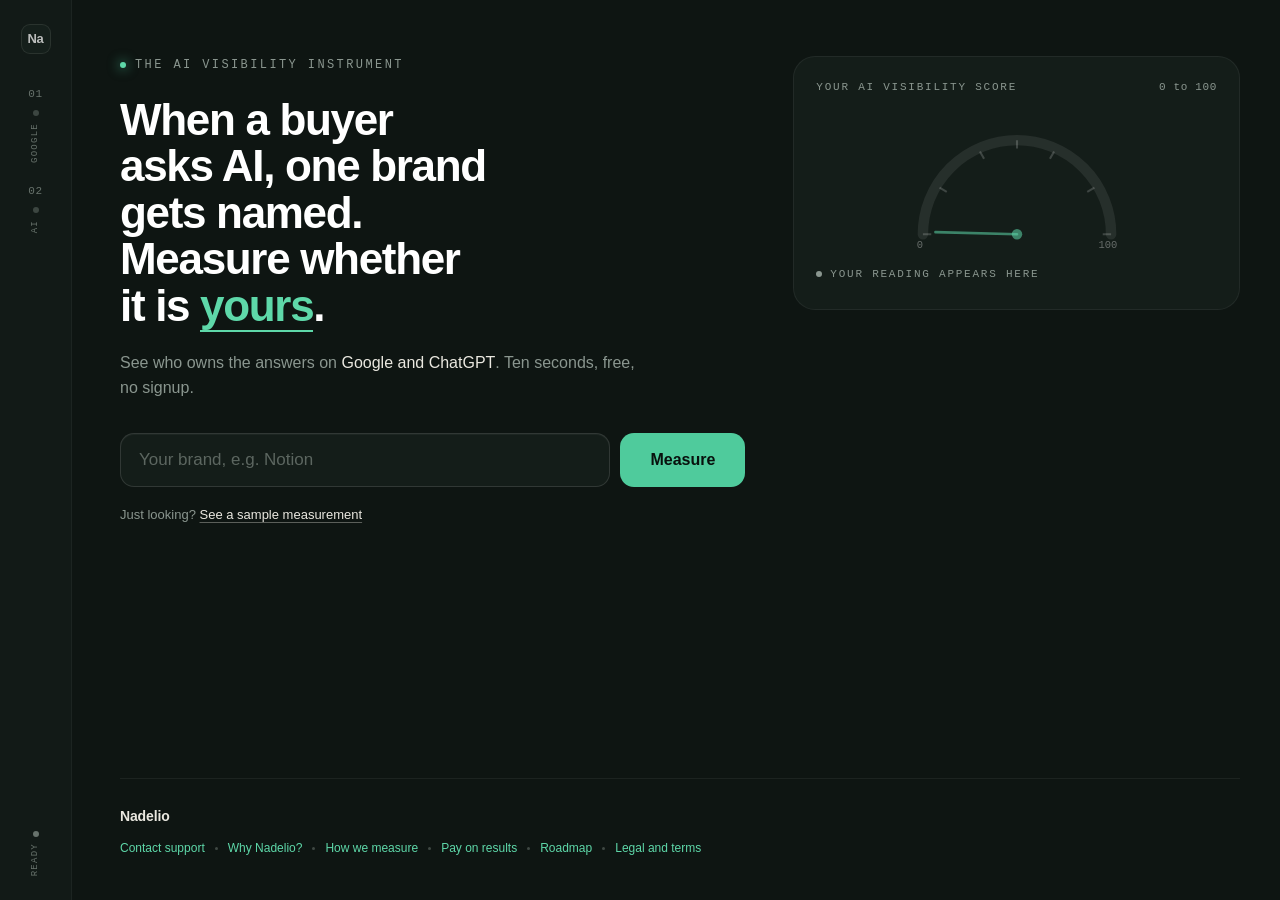
==== web/index.html @ 107b0530 "UX rounds 2-4: control chips, drawn dial, human labels; jury unanimous at 8.5 Iterated against the f" ====
<!DOCTYPE html>
<html lang="en">
<head>
<meta charset="UTF-8">
<meta name="viewport" content="width=device-width, initial-scale=1.0">
<title>Nadelio, the AI visibility score you can show your board</title>
<meta name="description" content="Type one brand. Measure who owns the answers your buyers follow, on Google and on ChatGPT/Claude, in 10 seconds. A bounded GEO visibility score, not noise.">
<link rel="canonical" href="https://www.nadelio.com/">

<!-- Open Graph -->
<meta property="og:type" content="website">
<meta property="og:url" content="https://www.nadelio.com/">
<meta property="og:title" content="Nadelio, the AI visibility score you can show your board">
<meta property="og:description" content="Type one brand. Measure who owns the answers your buyers follow, on Google and on ChatGPT/Claude. A bounded GEO visibility score, not noise.">
<meta property="og:image" content="https://www.nadelio.com/demo-nadelio.gif">

<!-- Twitter Card -->
<meta name="twitter:card" content="summary_large_image">
<meta name="twitter:title" content="Nadelio, the AI visibility score you can show your board">
<meta name="twitter:description" content="Type one brand. Measure who owns the answers your buyers follow, on Google and on ChatGPT/Claude.">
<meta name="twitter:image" content="https://www.nadelio.com/demo-nadelio.gif">

<meta name="theme-color" content="#0E1512">
<link rel="icon" href="data:image/svg+xml,<svg xmlns='http://www.w3.org/2000/svg' viewBox='0 0 32 32'><rect width='32' height='32' rx='8' fill='%230E1512'/><circle cx='16' cy='16' r='9' fill='none' stroke='%234FD1A5' stroke-width='2.4'/><circle cx='16' cy='16' r='3.2' fill='%238B6FE8'/></svg>">
<style>
  *{margin:0;padding:0;box-sizing:border-box;}
  /* ============================================================
     SIGNAL ROOM // THE INSTRUMENT CONSOLE  ,   design tokens
     Minimal system, few roots. OKLCH as enhancement, hex fallback.
     ============================================================ */
  :root{
    /* INSTRUMENT world (dark, measure) ,  luminance steps, not shadows */
    --ground:#0E1512;        /* viewport */
    --ground-2:#141D19;      /* rail, panels, level-1 cards */
    --ground-3:#19241F;      /* cards on cards, active inputs, hover */
    --dialog:#050907;        /* floating resolver / tooltip (only real shadow) */
    --hairline-dark:rgba(255,255,255,.06);
    --hairline-2:rgba(255,255,255,.12);
    /* ink */
    --paper-ink:#EAE8E0; --title-ink:#FFFFFF; --muted-dark:#8A968F;
    /* DOCUMENT world (light, deliverable) */
    --surface:#EDEBE4; --card-light:#FBFAF6; --line:#D9D6CC;
    --ink:#0E1512; --muted-light:#6E6C64;
    /* DATA colours ,  never a button, link, title or score */
    --sage-signal:#4FD1A5; --sage-ink:#3D6B5C;
    --violet-ai:#8B6FE8; --violet-ink:#6E5696;
    /* ACTION (single accent) and ALERT (single token) */
    --action:#43C899;        /* slightly desaturated sage, primary button + focus ring */
    --amber:#D9A441;         /* YOU pin + resolver low-confidence only */
    /* radii */
    --r-sm:14px; --r-md:18px; --r-lg:22px;
    /* type voices (CSP-safe, zero CDN, zero FOUT)
       DISPLAY: Inter when the reader has it, otherwise each platform's real
       display face, weight driven by font-weight (NOT a Windows-only named
       "Semibold" face that renders differently per OS). This is a curated
       system stack, cross-OS consistent. TODO tier-1: inline a real display
       woff2 (Inter Display or Geist) via @font-face data-URI once the font file
       is available in the repo, to make the headline pixel-identical everywhere. */
    --display:"Inter","Inter Display","Helvetica Neue",-apple-system,BlinkMacSystemFont,"Segoe UI",Roboto,Arial,system-ui,sans-serif;
    --body:"Inter","Segoe UI",-apple-system,BlinkMacSystemFont,Roboto,Helvetica,Arial,sans-serif;
    --mono:ui-monospace,"SF Mono","Cascadia Mono","Segoe UI Mono","Roboto Mono",Consolas,"Liberation Mono",monospace;
    /* motion tokens */
    --e-out:cubic-bezier(.2,.7,.3,1); --e-in:cubic-bezier(.4,0,1,1);
    --d-ui:180ms; --d-view:460ms;
    /* elevation (single real shadow, reserved for floating surfaces) */
    --shadow-float:0 24px 60px -32px rgba(0,0,0,.75);
  }
  /* OKLCH enhancement: sage and violet recalibrated to EQUAL perceptual
     luminance (approx L .78 C .13) so the two data ramps degrade with the
     same perception and neither colour visually wins. Falls back to hex. */
  @supports (color: oklch(0.78 0.13 160)){
    :root{
      --sage-signal:oklch(0.80 0.13 165);
      --violet-ai:oklch(0.72 0.14 292);
      --action:oklch(0.76 0.13 165);
      --sage-ink:oklch(0.52 0.09 165);
      --violet-ink:oklch(0.50 0.11 292);
    }
  }

  html,body{height:100%;}
  body{font-family:var(--body);color:var(--paper-ink);background:var(--ground);
    -webkit-font-smoothing:antialiased;-moz-osx-font-smoothing:grayscale;
    text-rendering:optimizeLegibility;line-height:1.55;overflow-x:hidden;}
  a{color:inherit;}
  .mono{font-family:var(--mono);font-variant-numeric:tabular-nums;font-feature-settings:"tnum" 1;}
  /* every measured digit aligns to the pixel */
  .num,.tnum,.cell,.rz-domain,.hm-qh,.trustline,.insights .v,.gauge .num,
  .anchor .col .big,.heron .n,.geo,.doc-price,.badge{font-variant-numeric:tabular-nums;font-feature-settings:"tnum" 1;}
  ::selection{background:rgba(79,209,165,.28);color:#fff;}
  :focus-visible{outline:2px solid var(--action);outline-offset:3px;border-radius:6px;}

  /* ============================================================
     ROOT L-FRAME  ,   rail (facade) + work (12-col, anchored left)
     ============================================================ */
  .console{display:grid;grid-template-columns:[rail] minmax(64px,72px) [work] 1fr;min-height:100dvh;background:var(--ground);}

  /* ---- RAIL: the instrument's front edge (dimmed chrome ~.7) ---- */
  .rail{grid-column:rail;position:sticky;top:0;height:100dvh;
    display:flex;flex-direction:column;align-items:center;
    padding:24px 0;gap:24px;background:var(--ground-2);
    border-right:1px solid var(--hairline-dark);opacity:.72;}
  .rail:hover,.rail:focus-within{opacity:1;transition:opacity var(--d-ui) var(--e-out);}
  .rail-mono{width:30px;height:30px;border-radius:9px;background:var(--ground-3);
    border:1px solid var(--hairline-2);display:flex;align-items:center;justify-content:center;
    font-family:var(--display);font-size:13px;font-weight:600;color:var(--title-ink);letter-spacing:-.02em;flex-shrink:0;}
  .rail-channels{display:flex;flex-direction:column;gap:20px;margin-top:8px;flex:1;align-items:center;}
  .chan{display:flex;flex-direction:column;align-items:center;gap:7px;color:var(--muted-dark);
    transition:color .3s var(--e-out);}
  .chan .cno{font-family:var(--mono);font-size:11px;letter-spacing:.06em;font-variant-numeric:tabular-nums;}
  .chan .clabel{font-family:var(--mono);font-size:9px;letter-spacing:.14em;text-transform:uppercase;
    writing-mode:vertical-rl;transform:rotate(180deg);line-height:1;}
  .chan .cdot{width:6px;height:6px;border-radius:50%;background:currentColor;opacity:.5;transition:opacity .3s,box-shadow .3s;}
  .chan.lit{color:var(--sage-signal);}
  .chan.lit .cdot{opacity:1;box-shadow:0 0 10px 1px rgba(79,209,165,.7);}
  .rail-state{display:flex;flex-direction:column;align-items:center;gap:6px;color:var(--muted-dark);flex-shrink:0;}
  .rail-state .sdot{width:6px;height:6px;border-radius:50%;background:var(--muted-dark);}
  .rail-state.live .sdot{background:var(--sage-signal);box-shadow:0 0 8px rgba(79,209,165,.7);animation:breathe 1.8s infinite;}
  .rail-state .slabel{font-family:var(--mono);font-size:9px;letter-spacing:.14em;text-transform:uppercase;
    writing-mode:vertical-rl;transform:rotate(180deg);line-height:1;}
  @keyframes breathe{0%,100%{opacity:1;}50%{opacity:.35;}}

  /* ---- WORK: 12-col grid, max 1200, anchored LEFT (air lives right) ---- */
  .work{grid-column:work;min-width:0;}
  .work-inner{max-width:1200px;margin:0;padding:56px 32px 40px 48px;
    display:grid;grid-template-columns:repeat(12,1fr);gap:24px;align-content:start;
    /* Compose the idle void: hero, results (grows), footer pinned to the fold.
       An empty page is a designed state, not leftover space under a floater. */
    min-height:100vh;grid-template-rows:auto 1fr auto;}
  .work-inner > *{grid-column:1/-1;}

  /* ============================================================
     ACT 1 ,  THE PROBE (asymmetric 7/5 hero, left-anchored)
     ============================================================ */
  .hero{grid-column:1/-1;display:grid;grid-template-columns:7fr 5fr;gap:48px;align-items:start;}
  .hero-l{min-width:0;}
  .hero-r{min-width:0;}

  .eyebrow{display:flex;align-items:center;gap:9px;font-family:var(--mono);font-size:12px;
    letter-spacing:.2em;text-transform:uppercase;color:var(--muted-dark);margin-bottom:22px;}
  .eyebrow .dot{width:6px;height:6px;border-radius:50%;background:var(--sage-signal);
    box-shadow:0 0 12px 1px rgba(79,209,165,.6);flex-shrink:0;}

  h1{font-family:var(--display);font-weight:600;letter-spacing:-.03em;line-height:1.06;
    color:var(--title-ink);max-width:15ch;text-wrap:balance;
    font-size:clamp(30px,4.4vw,44px);}
  /* Hero pivot: the eye must fall here. Sage accent (legitimate on the hero
     pivot) + a heavier cut + a low sage underline drawn as a background so it
     never adds layout. Sober, no gradient. */
  h1 .pivot{color:var(--sage-signal);font-weight:700;position:relative;
    white-space:nowrap;padding-bottom:.04em;
    background-image:linear-gradient(var(--sage-signal),var(--sage-signal));
    background-repeat:no-repeat;background-position:0 100%;
    background-size:100% 2px;}
  .lede{font-size:16px;color:var(--muted-dark);margin-top:20px;max-width:60ch;line-height:1.6;}
  .lede .strong{color:var(--paper-ink);font-weight:500;}

  /* the probe bar: wide, anchored to the column's left edge */
  .bar-input{display:flex;gap:10px;margin-top:32px;width:100%;}
  .bar-input input{flex:1;min-width:0;font-family:var(--body);font-size:17px;color:#fff;
    background:var(--ground-2);border:1px solid var(--hairline-2);border-radius:var(--r-sm);
    padding:16px 18px;outline:none;transition:border-color var(--d-ui),box-shadow var(--d-ui);
    box-shadow:inset 0 1px 0 rgba(255,255,255,.04);}
  .bar-input input::placeholder{color:#5c6660;}
  .bar-input input:focus{border-color:var(--action);background:var(--ground-3);
    box-shadow:0 0 0 4px rgba(67,200,153,.16),inset 0 1px 0 rgba(255,255,255,.04);}
  .bar-input button{font-family:var(--body);font-size:16px;font-weight:600;cursor:pointer;
    border-radius:var(--r-sm);padding:0 30px;border:none;background:var(--action);color:#08110D;
    white-space:nowrap;transition:transform .12s var(--e-out),filter var(--d-ui);}
  .bar-input button:hover{filter:brightness(1.08);}
  .bar-input button:active{transform:scale(.97);}
  .bar-input button:disabled{opacity:.5;cursor:wait;}

  .trustline{font-family:var(--mono);font-size:13px;color:var(--muted-dark);margin-top:16px;letter-spacing:.01em;
    display:flex;align-items:center;gap:8px;flex-wrap:wrap;}
  .trustline b{color:var(--sage-signal);font-weight:600;}
  .trustline .sep{width:3px;height:3px;border-radius:50%;background:rgba(138,150,143,.5);flex-shrink:0;}

  .refine-toggle{margin-top:18px;}
  .refine-toggle a{font-size:13px;color:var(--muted-dark);text-decoration:underline;
    text-underline-offset:3px;text-decoration-color:rgba(138,150,143,.5);cursor:pointer;}
  .refine-toggle a:hover{color:var(--paper-ink);}
  #hintRow{display:none;margin-top:12px;flex-direction:column;gap:8px;max-width:60ch;}
  /* Compact refine: when the resolver asks for the official site, show ONLY the
     URL field. Description + market stay one click away behind "More options",
     so the ambiguous-identity state never shows three empty fields at once. */
  #hintRow.compact #hint,#hintRow.compact .refine-row{display:none;}
  #hintRow .more-opts{display:none;font-size:12px;color:var(--muted-dark);cursor:pointer;text-decoration:underline;text-underline-offset:3px;width:fit-content;}
  #hintRow.compact .more-opts{display:inline-block;}
  /* The measurement plan: a row of unbreakable chips, each a control, not a
     label. Tappable chips open the matching refine field, so removing the old
     refine block cost the user nothing. */
  .plan-strip{display:flex;flex-wrap:wrap;align-items:center;gap:6px 8px;
    padding:10px 14px;margin-top:10px;border:1px solid var(--hairline-dark);
    border-radius:10px;background:rgba(255,255,255,.02);max-width:640px;}
  /* Author display:flex would defeat the hidden attribute's UA display:none,
     leaving an empty bordered shell at idle. The strip has NO material
     existence until its first chip is born. */
  .plan-strip[hidden]{display:none;}
  .plan-strip .k{font-family:var(--mono);font-size:10px;letter-spacing:.12em;text-transform:uppercase;color:var(--sage-signal);margin-right:4px;white-space:nowrap;}
  .plan-chip{font-size:12.5px;color:var(--muted-dark);white-space:nowrap;
    padding:3px 10px;border:1px solid var(--hairline-dark);border-radius:20px;background:rgba(255,255,255,.03);}
  .plan-chip.tap{cursor:pointer;border-style:dashed;transition:border-color var(--d-ui),color var(--d-ui);}
  .plan-chip.tap:hover{border-color:var(--sage-signal);color:var(--paper-ink);}
  a.plan-chip{text-decoration:none;}
  .dial-rest{width:100%;max-width:230px;display:block;margin:6px auto 10px;}
  .refine-field{width:100%;font-family:var(--body);font-size:14px;color:#fff;background:var(--ground-2);
    border:1px solid var(--hairline-2);border-radius:12px;padding:12px 14px;outline:none;transition:border-color var(--d-ui);}
  .refine-field::placeholder{color:#5c6660;}
  .refine-field:focus{border-color:var(--action);background:var(--ground-3);}
  .refine-row{display:flex;gap:8px;align-items:center;margin-top:4px;flex-wrap:wrap;}
  .refine-row label{font-family:var(--mono);font-size:12px;color:var(--muted-dark);text-transform:uppercase;letter-spacing:.08em;}
  #market{font-family:var(--body);font-size:13px;color:#fff;background:var(--ground-2);
    border:1px solid var(--hairline-2);border-radius:10px;padding:9px 11px;outline:none;cursor:pointer;}
  .refine-run{font-family:var(--body);font-size:13px;font-weight:500;cursor:pointer;border-radius:10px;
    padding:9px 18px;border:1px solid var(--hairline-2);background:transparent;color:var(--paper-ink);}
  .refine-run:hover{border-color:var(--action);color:#fff;}

  .sample-line{margin-top:18px;font-size:13px;color:var(--muted-dark);}
  .sample-line a{color:var(--paper-ink);text-decoration:underline;text-underline-offset:3px;
    text-decoration-color:rgba(234,232,224,.35);cursor:pointer;}
  .sample-line a:hover{color:var(--sage-signal);}

  /* ---- ACT 1, right column: the instrument cartridge (always visible) ---- */
  .cartouche{background:var(--ground-2);border:1px solid var(--hairline-dark);border-radius:var(--r-lg);
    padding:22px 22px 26px;position:relative;overflow:hidden;}
  .cartouche-plate{display:flex;align-items:baseline;justify-content:space-between;gap:12px;margin-bottom:18px;}
  .cartouche-plate .lab{font-family:var(--mono);font-size:11px;letter-spacing:.16em;text-transform:uppercase;color:var(--muted-dark);}
  .cartouche-plate .range{font-family:var(--mono);font-size:11px;letter-spacing:.06em;color:var(--muted-dark);}
  .cartouche-await{font-family:var(--mono);font-size:11px;letter-spacing:.16em;text-transform:uppercase;
    color:var(--muted-dark);margin-top:16px;display:flex;align-items:center;gap:8px;}
  .cartouche-await .pulse{width:6px;height:6px;border-radius:50%;background:var(--muted-dark);animation:breathe 2.4s infinite;}
  .sk-grid{display:grid;grid-template-columns:repeat(5,1fr);gap:8px;opacity:.55;}
  .sk-grid i{height:30px;border-radius:8px;
    background:linear-gradient(90deg,rgba(255,255,255,.03),rgba(255,255,255,.07),rgba(255,255,255,.03));
    background-size:200% 100%;animation:shimmer 3.2s ease-in-out infinite;}
  .sk-grid i:nth-child(4n){background-color:rgba(79,209,165,.06);}
  .sk-grid i:nth-child(7n){background-color:rgba(139,111,232,.06);}
  @keyframes shimmer{0%,100%{background-position:200% 0;}50%{background-position:-200% 0;}}

  #out{grid-column:1/-1;margin-top:8px;}

  /* ============================================================
     empty state inside #out (idle skeleton)
     ============================================================ */
  .skeleton{border:1px solid var(--hairline-dark);border-radius:var(--r-lg);padding:28px 26px;
    background:var(--ground-2);position:relative;overflow:hidden;}
  .sk-label{font-family:var(--mono);font-size:12px;letter-spacing:.14em;text-transform:uppercase;color:var(--muted-dark);margin-bottom:16px;}
  .sk-copy{font-size:14px;color:var(--muted-dark);margin-top:22px;}

  /* ============================================================
     ACT 2 ,  THE READING (dark instrument card)
     ============================================================ */
  .card{background:var(--ground-2);border:1px solid var(--hairline-dark);border-radius:var(--r-lg);
    padding:32px 30px;position:relative;overflow:hidden;
    box-shadow:0 1px 0 rgba(255,255,255,.04) inset;
    animation:cardin var(--d-view) var(--e-out) both;}
  @keyframes cardin{from{opacity:0;transform:translateY(14px);}to{opacity:1;transform:none;}}

  .badge{display:inline-flex;align-items:center;gap:7px;font-family:var(--mono);font-size:11px;
    letter-spacing:.1em;text-transform:uppercase;padding:6px 11px;border-radius:8px;margin-bottom:18px;}
  .badge.demo{background:rgba(255,255,255,.05);color:var(--muted-dark);}
  .badge.live{background:rgba(79,209,165,.14);color:var(--sage-signal);}
  .badge.cached{background:rgba(79,209,165,.1);color:var(--sage-signal);}
  .badge .lv{width:6px;height:6px;border-radius:50%;background:var(--sage-signal);box-shadow:0 0 8px rgba(79,209,165,.7);animation:breathe 1.8s infinite;}

  .guarantee{display:inline-flex;align-items:center;gap:8px;font-size:13px;color:var(--sage-signal);
    background:rgba(79,209,165,.09);border:1px solid rgba(79,209,165,.25);border-radius:10px;
    padding:9px 13px;margin-bottom:18px;line-height:1.4;flex-wrap:wrap;}
  .guarantee .chk{font-weight:700;}
  .guarantee a{color:var(--sage-signal);text-decoration:underline;text-underline-offset:2px;}

  .sector{font-size:13px;color:var(--muted-dark);margin-bottom:20px;line-height:1.6;}
  .sector b{color:var(--paper-ink);font-weight:500;}

  /* ACT 2 head band: identity left, GEO dial right */
  .readhead{display:flex;align-items:flex-start;justify-content:space-between;gap:26px;flex-wrap:wrap;margin-bottom:22px;}
  .verdict{min-width:0;flex:1;}
  .verdict h2{font-family:var(--display);font-size:28px;font-weight:600;letter-spacing:-.02em;line-height:1.14;color:var(--title-ink);max-width:20ch;text-wrap:balance;}
  .verdict .biz{font-size:15px;color:var(--paper-ink);line-height:1.6;margin-top:12px;max-width:56ch;}
  .verdict .biz b{color:#fff;font-weight:600;}
  .verdict .vsent{font-family:var(--mono);font-size:13px;color:var(--paper-ink);margin-top:14px;letter-spacing:.01em;
    opacity:0;transition:opacity .5s var(--e-out);}
  .verdict .vsent.in{opacity:1;}
  .verdict .vsent b{color:#fff;}

  /* the GEO score dial (the ONE hero number, /100) ,  a gauge, not a centred hero.
     The count-up and radial glow serve this score alone. Share of voice lives
     in .sub as secondary context, never as a rival dial. */
  .dial{flex-shrink:0;min-width:172px;background:var(--ground-3);border:1px solid var(--hairline-dark);
    border-radius:var(--r-md);padding:18px 22px;position:relative;overflow:hidden;}
  .dial::before{content:"";position:absolute;left:0;top:0;width:150px;height:150px;
    background:radial-gradient(circle at 30% 30%,rgba(79,209,165,.18),transparent 68%);
    opacity:0;transition:opacity .8s var(--e-out);pointer-events:none;}
  .dial.glow::before{opacity:1;}
  .dial .cap{font-family:var(--mono);font-size:11px;letter-spacing:.1em;text-transform:uppercase;color:var(--muted-dark);}
  .dial .n{font-family:var(--mono);font-size:58px;font-weight:600;letter-spacing:-.02em;color:var(--paper-ink);line-height:.95;margin-top:8px;}
  .dial .n .p{font-size:20px;color:var(--muted-dark);}
  .dial .dial-tag{font-family:var(--mono);font-size:12px;font-weight:600;letter-spacing:.06em;text-transform:uppercase;margin-top:6px;}
  .dial .sub{font-family:var(--mono);font-size:11px;color:var(--muted-dark);margin-top:8px;letter-spacing:.04em;line-height:1.5;}
  /* Bounded-score meta: the +/- interval and the STABLE/MODERE/VOLATIL verdict.
     The interval is the whole differentiator, so it reads as part of the number,
     not a footnote. */
  .dial .pm{font-size:22px;color:var(--muted-dark);font-weight:600;margin-left:2px;}
  .dial .ci{font-family:var(--mono);font-size:11px;color:var(--muted-dark);margin-top:6px;letter-spacing:.03em;}
  .vbadge{display:inline-flex;align-items:center;gap:5px;font-family:var(--mono);font-size:10px;font-weight:700;letter-spacing:.09em;text-transform:uppercase;padding:3px 8px;border-radius:6px;margin-top:8px;}
  .vbadge::before{content:"";width:6px;height:6px;border-radius:50%;background:currentColor;}
  .vbadge.stable{color:var(--sage-signal);background:rgba(79,209,165,.12);}
  .vbadge.modere{color:var(--amber);background:rgba(214,158,74,.14);}
  .vbadge.volatil{color:#E08A5C;background:rgba(224,138,92,.14);}
  .vbadge.single{color:var(--muted-dark);background:var(--ground-2);}
  /* Bounded side-by-side comparison (you vs rival). The whole point is the one
     sentence at the bottom, which a rival without variance data cannot produce. */
  .cmp-bounded{background:var(--ground-3);border:1px solid var(--hairline-dark);border-radius:14px;padding:18px 20px;margin-top:18px;}
  .cmp-bounded .cmp-cap{font-family:var(--mono);font-size:11px;letter-spacing:.1em;text-transform:uppercase;color:var(--muted-dark);margin-bottom:14px;}
  .cmp-grid{display:flex;align-items:center;gap:16px;}
  .cmp-side{flex:1;min-width:0;}
  .cmp-name{font-size:13px;font-weight:600;color:var(--paper-ink);margin-bottom:6px;overflow:hidden;text-overflow:ellipsis;white-space:nowrap;}
  .cmp-num{font-family:var(--mono);font-size:34px;font-weight:600;color:var(--paper-ink);line-height:1;letter-spacing:-.02em;}
  .cmp-num .cmp-pm{font-size:15px;color:var(--muted-dark);font-weight:600;margin-left:2px;}
  .cmp-side .vbadge{margin-top:8px;}
  .cmp-vs{font-family:var(--mono);font-size:12px;color:var(--muted-dark);text-transform:uppercase;letter-spacing:.08em;flex-shrink:0;}
  .cmp-verdict{margin-top:16px;padding:12px 14px;border-radius:10px;font-size:13.5px;line-height:1.5;border-left:3px solid;}
  .cmp-verdict.stable{background:rgba(79,209,165,.08);border-left-color:var(--sage-signal);color:var(--paper-ink);}
  .cmp-verdict.modere{background:rgba(214,158,74,.09);border-left-color:var(--amber);color:var(--paper-ink);}

  .insight{font-size:14px;line-height:1.65;color:var(--paper-ink);background:rgba(79,209,165,.06);
    border-left:3px solid var(--sage-signal);padding:13px 16px;border-radius:0 10px 10px 0;margin-bottom:22px;}
  .insight b{font-weight:600;color:#fff;}

  /* ---- HEATMAP: two territories, tabular, sweep reveal ---- */
  .hm{overflow-x:auto;-webkit-overflow-scrolling:touch;}
  .hm-grid{display:grid;gap:6px;min-width:min-content;}
  .hm-qh{font-family:var(--mono);font-size:11px;color:var(--muted-dark);text-align:center;padding:0 4px 6px;line-height:1.3;align-self:end;letter-spacing:.02em;}
  .hm-corner{}
  .hm-bname{font-size:14px;font-weight:450;color:var(--paper-ink);display:flex;align-items:center;gap:7px;white-space:nowrap;padding-right:8px;}
  .hm-bname.you-row{color:#fff;font-weight:600;}
  .hm-bname .you{font-family:var(--mono);font-size:9px;letter-spacing:.06em;text-transform:uppercase;color:#08110D;background:var(--amber);border-radius:5px;padding:1px 6px;}
  .cell{height:38px;border-radius:8px;display:flex;align-items:center;justify-content:center;
    font-family:var(--mono);font-size:12px;font-weight:600;cursor:default;position:relative;
    transform:scale(.6);opacity:0;transition:transform .18s var(--e-out),box-shadow .12s,filter .2s;}
  .cell.in{transform:scale(1);opacity:1;}
  .cell.has{cursor:pointer;color:#08110D;}
  .cell.empty{background:transparent;border:1px dashed rgba(255,255,255,.14);color:transparent;}
  .cell.you-cell{box-shadow:0 0 0 2px var(--amber);}
  .hm:hover .cell.has{filter:saturate(.8) brightness(1.05);}
  .cell.has:hover,.cell.has:focus-visible{transform:scale(1.12) !important;filter:none !important;box-shadow:var(--shadow-float);z-index:5;}
  .cell.you-cell:hover{box-shadow:0 0 0 2px var(--amber),var(--shadow-float) !important;}
  .cell.ai.has{color:#fff;}
  .cell.ai.primary{box-shadow:inset 0 0 0 2px rgba(255,255,255,.7);}
  .cell.ai.primary.you-cell{box-shadow:inset 0 0 0 2px rgba(255,255,255,.7),0 0 0 2px var(--amber);}

  .tip{position:fixed;z-index:50;background:var(--dialog);color:#fff;font-size:12px;line-height:1.45;
    padding:9px 12px;border-radius:9px;max-width:260px;pointer-events:none;opacity:0;transform:translateY(4px);
    transition:opacity .15s,transform .15s;box-shadow:var(--shadow-float);border:1px solid var(--hairline-2);}
  .tip.show{opacity:1;transform:none;}
  .tip .q{color:var(--sage-signal);font-size:11px;margin-top:3px;font-family:var(--mono);}

  .hm-section{font-family:var(--mono);font-size:11px;letter-spacing:.12em;text-transform:uppercase;
    grid-column:1/-1;padding:14px 0 6px;display:flex;align-items:center;gap:8px;}
  .hm-section.serp{color:var(--sage-signal);}
  .hm-section.ai{color:var(--violet-ai);border-top:1px solid var(--hairline-2);margin-top:8px;}
  .hm-section .sub{font-weight:400;color:var(--muted-dark);text-transform:none;letter-spacing:0;font-family:var(--body);}
  .hm-legend{font-size:12px;color:var(--muted-dark);margin-top:16px;line-height:1.6;}
  .hm-legend b{color:var(--sage-signal);}.hm-legend .vi{color:var(--violet-ai);}

  .celldetail{grid-column:1/-1;font-size:13px;color:var(--paper-ink);background:rgba(255,255,255,.04);
    border:1px solid var(--hairline-dark);border-radius:10px;padding:11px 14px;margin-top:4px;display:none;}
  .celldetail.show{display:block;}
  .celldetail .q{color:var(--sage-signal);font-family:var(--mono);font-size:12px;}

  /* radar sweep (transform-only, once per read) */
  .hm-scope{position:relative;}
  .radar{position:absolute;top:0;bottom:0;width:120px;pointer-events:none;left:0;
    background:linear-gradient(90deg,transparent,rgba(79,209,165,.10),transparent);
    opacity:0;}
  .radar.run{animation:radarsweep .9s var(--e-out) forwards;}
  @keyframes radarsweep{0%{opacity:0;transform:translateX(-120px);}15%{opacity:1;}85%{opacity:1;}100%{opacity:0;transform:translateX(calc(100% + 120px));}}

  /* mobile stacked heatmap */
  .hm-cards{display:none;}
  @media(max-width:640px){
    .hm-grid{display:none;}
    .hm-cards{display:block;}
    .hm-qcard{border:1px solid var(--hairline-dark);border-radius:12px;padding:13px 14px;margin-bottom:10px;background:rgba(255,255,255,.02);}
    .hm-qcard .qt{font-family:var(--mono);font-size:12px;color:var(--muted-dark);margin-bottom:9px;line-height:1.4;}
    .hm-qcard .terr{font-family:var(--mono);font-size:10px;letter-spacing:.1em;text-transform:uppercase;margin:8px 0 5px;}
    .hm-qcard .terr.serp{color:var(--sage-signal);}
    .hm-qcard .terr.ai{color:var(--violet-ai);}
    .hm-brow{display:flex;align-items:center;justify-content:space-between;gap:8px;padding:4px 0;font-size:13px;}
    .hm-brow .bn{color:var(--paper-ink);display:flex;align-items:center;gap:6px;}
    .hm-brow.you-row .bn{color:#fff;font-weight:600;}
    .hm-brow .rk{font-family:var(--mono);font-variant-numeric:tabular-nums;font-weight:600;padding:2px 9px;border-radius:6px;color:#08110D;}
    .hm-brow .rk.ai{color:#fff;}
    .hm-brow .rk.absent{background:transparent;border:1px dashed rgba(255,255,255,.14);color:var(--muted-dark);}
    .hm-brow .you{font-family:var(--mono);font-size:9px;text-transform:uppercase;color:#08110D;background:var(--amber);border-radius:5px;padding:1px 6px;}
  }

  .insights{display:flex;gap:26px;margin-top:24px;flex-wrap:wrap;}
  .insights .k{font-family:var(--mono);font-size:11px;letter-spacing:.1em;text-transform:uppercase;color:var(--muted-dark);margin-bottom:5px;}
  .insights .v{font-size:14px;color:var(--paper-ink);}
  .insights .v .mono{color:#fff;}

  .empty-state{padding:14px 0 4px;}
  .empty-state .big{font-family:var(--display);font-size:22px;font-weight:600;letter-spacing:-.02em;margin-bottom:8px;color:#fff;}
  .empty-state .desc{font-size:14px;color:var(--muted-dark);max-width:52ch;line-height:1.6;}

  /* progress stage ,  left aligned, worked loader */
  .stage{color:var(--muted-dark);font-size:14px;padding:26px 0;}
  .stage b{color:var(--sage-signal);}
  .stage .bar{height:3px;background:rgba(255,255,255,.08);border-radius:2px;max-width:300px;margin:18px 0 0;overflow:hidden;}
  .stage .bar i{display:block;height:100%;width:32%;background:var(--sage-signal);border-radius:2px;animation:slide 1.3s ease-in-out infinite;}
  @keyframes slide{0%{margin-left:-32%;}100%{margin-left:100%;}}
  .beats{display:flex;gap:6px;flex-wrap:wrap;margin-top:16px;font-family:var(--mono);font-size:12px;}
  .beats span{color:var(--muted-dark);}
  .beats span.done{color:var(--sage-signal);}
  .beats span.active{color:#fff;}
  .beats .sep{color:rgba(255,255,255,.2);}

  /* decision / confirm card (low-confidence only) */
  .decision{background:rgba(255,255,255,.03);border:1px solid var(--hairline-dark);border-left:3px solid var(--amber);border-radius:0 12px 12px 0;padding:16px 18px;margin-bottom:18px;}
  .decision .k{font-family:var(--mono);font-size:11px;letter-spacing:.1em;text-transform:uppercase;color:var(--amber);margin-bottom:8px;}
  .decision .idn{font-size:15px;line-height:1.5;color:#fff;}
  .decision .src{font-size:12px;color:var(--muted-dark);margin-top:6px;}
  .decision .src a{color:var(--sage-signal);text-decoration:underline;text-underline-offset:2px;}
  .decision .prompt{font-size:13px;color:var(--muted-dark);margin-top:14px;}
  .btn-primary{font-family:var(--body);font-size:14px;font-weight:600;cursor:pointer;border-radius:12px;padding:12px 22px;border:none;background:var(--action);color:#08110D;}
  .btn-primary:hover{filter:brightness(1.08);}
  .btn-ghost{font-family:var(--body);font-size:13px;cursor:pointer;border:none;background:none;color:var(--muted-dark);text-decoration:underline;text-underline-offset:3px;padding:8px 4px;}
  .btn-ghost:hover{color:var(--paper-ink);}

  /* email gate (pre-paywall) ,  left aligned */
  .pro-cta{display:flex;align-items:center;gap:10px;margin-top:22px;padding-top:18px;border-top:1px dashed var(--hairline-2);flex-wrap:wrap;}
  .pro-cta .label{font-size:13px;color:var(--muted-dark);width:100%;margin-bottom:4px;}
  .pro-cta input{font-family:var(--body);font-size:13px;padding:10px 13px;border:1px solid var(--hairline-2);border-radius:9px;outline:none;background:var(--ground-2);color:#fff;width:220px;transition:border-color var(--d-ui);}
  .pro-cta input::placeholder{color:#5c6660;}
  .pro-cta input:focus{border-color:var(--action);}
  .pro-cta button{font-family:var(--body);font-size:13px;font-weight:600;padding:10px 16px;border:none;border-radius:9px;background:var(--action);color:#08110D;cursor:pointer;}
  .pro-cta button:hover{filter:brightness(1.08);}
  .pro-cta .ok{font-size:13px;color:var(--sage-signal);display:none;width:100%;}
  .pro-cta .monitor{width:100%;font-size:12px;color:var(--muted-dark);margin-top:10px;}
  /* Real monitoring subscription tiers (Étage 0). Buttons, not links: this is
     the recurring product, priced at market (99-499), never the 29 loss-leader. */
  .sub-row{width:100%;display:flex;gap:10px;margin-top:12px;flex-wrap:wrap;}
  .sub-tier{flex:1;min-width:150px;text-align:left;font-family:var(--body);cursor:pointer;
    background:var(--ground-2);border:1px solid var(--hairline-2);border-radius:11px;
    padding:11px 13px;color:#fff;transition:border-color var(--d-ui);}
  .sub-tier:hover{border-color:var(--action);filter:none;}
  .sub-tier .tn{font-size:12px;font-weight:600;letter-spacing:.04em;text-transform:uppercase;color:var(--sage-signal);}
  .sub-tier .tp{font-family:var(--mono);font-size:16px;font-weight:600;margin-top:2px;}
  .sub-tier .tp span{font-size:11px;color:var(--muted-dark);font-weight:400;}
  .sub-tier .td{font-size:11px;color:var(--muted-dark);margin-top:2px;line-height:1.4;}
  .sub-msg{width:100%;font-size:12px;color:var(--amber);display:none;}
  .sub-banner{background:rgba(79,209,165,.1);border:1px solid rgba(79,209,165,.3);border-radius:12px;
    padding:16px 18px;font-size:14px;color:var(--sage-signal);margin-bottom:14px;}
  .pro-cta .monitor a{color:var(--sage-signal);text-decoration:underline;text-underline-offset:2px;cursor:pointer;}

  /* ============================================================
     ACT 3 ,  THE PLANCHE (light document, paid deliverable)
     register switch: dark control recedes, paper attests
     ============================================================ */
  .doc{background:var(--surface);color:var(--ink);border-radius:var(--r-lg);margin-top:30px;
    padding:34px 30px;border:1px solid var(--line);box-shadow:var(--shadow-float);
    display:grid;grid-template-columns:1fr 300px;gap:32px;align-items:start;
    animation:planchein var(--d-view) var(--e-out) both;}
  @keyframes planchein{from{opacity:0;transform:translateY(18px) scale(.99);}to{opacity:1;transform:none;}}
  .doc-main{min-width:0;max-width:66ch;}
  .doc-side{min-width:0;}
  .doc .doc-eyebrow{font-family:var(--mono);font-size:11px;letter-spacing:.14em;text-transform:uppercase;color:var(--muted-light);margin-bottom:14px;grid-column:1/-1;}
  .doc h3{font-family:var(--display);font-size:24px;font-weight:600;letter-spacing:-.02em;color:var(--ink);line-height:1.2;margin-bottom:8px;}
  .doc .doc-sub{font-size:14px;color:var(--muted-light);line-height:1.6;margin-bottom:22px;}
  .doc .insight{color:#2b2b26;background:rgba(61,107,92,.08);border-left:3px solid var(--sage-ink);}
  .doc .insight b{color:var(--ink);}
  .doc .k{font-family:var(--mono);font-size:11px;letter-spacing:.1em;text-transform:uppercase;color:var(--muted-light);}
  .doc ol,.doc ul{padding-left:20px;}
  .doc li{margin-bottom:8px;line-height:1.55;font-size:14px;}
  .doc a{color:var(--sage-ink);text-underline-offset:2px;}
  .doc .divider{border-top:1px dashed var(--line);margin:24px 0;}

  .thumb{display:flex;align-items:center;gap:14px;background:var(--card-light);border:1px solid var(--line);border-radius:12px;padding:14px 16px;margin-top:18px;}
  .thumb .ico{width:42px;height:42px;border-radius:10px;background:var(--ground);display:flex;align-items:center;justify-content:center;flex-shrink:0;}
  .thumb .t{font-size:14px;font-weight:600;color:var(--ink);word-break:break-all;}
  .thumb .d{font-size:12px;color:var(--muted-light);margin-top:2px;}

  .anchor{display:grid;grid-template-columns:1fr 1fr;gap:14px;margin:22px 0;}
  .anchor .col{border:1px solid var(--line);border-radius:12px;padding:14px 16px;background:var(--card-light);}
  .anchor .col.hi{border-color:var(--sage-ink);background:rgba(61,107,92,.06);}
  .anchor .col .lab{font-family:var(--mono);font-size:11px;letter-spacing:.08em;text-transform:uppercase;color:var(--muted-light);margin-bottom:6px;}
  .anchor .col .big{font-family:var(--mono);font-size:26px;font-weight:600;letter-spacing:-.01em;color:var(--ink);line-height:1.05;}
  .anchor .col .sm{font-size:12px;color:var(--muted-light);margin-top:4px;line-height:1.4;}

  .doc-cta{margin-top:8px;}
  .doc-cta .actionbar{display:flex;align-items:center;gap:16px;flex-wrap:wrap;}
  .doc-cta .go{font-family:var(--body);font-size:16px;font-weight:600;cursor:pointer;border-radius:14px;padding:14px 30px;border:none;background:var(--ink);color:#fff;}
  .doc-cta .go:hover{filter:brightness(1.15);}
  .doc-cta .doc-price{font-family:var(--mono);font-size:28px;font-weight:600;color:var(--ink);letter-spacing:-.01em;}
  .doc-cta .doc-price .eu{font-size:15px;color:var(--muted-light);}
  .doc-cta .bene{font-size:13px;color:var(--muted-light);margin-top:12px;line-height:1.5;}
  .doc-cta .stripe{font-family:var(--mono);font-size:11px;color:var(--muted-light);margin-top:10px;display:inline-flex;align-items:center;gap:6px;letter-spacing:.04em;}
  .doc-cta .stripe .lock{color:var(--sage-ink);}

  /* GEO gauge (arc SVG) in the planche side column */
  .gauge{display:flex;flex-direction:column;gap:16px;margin:0 0 22px;padding:20px 22px;background:var(--card-light);border:1px solid var(--line);border-radius:var(--r-md);}
  .gauge .gaugetop{display:flex;align-items:center;gap:16px;}
  .gauge svg{flex-shrink:0;}
  .gauge .num{font-family:var(--mono);font-size:42px;font-weight:600;letter-spacing:-.02em;line-height:1;}
  .gauge .num .o{font-size:18px;color:var(--muted-light);}
  .gauge .meta{flex:1;min-width:0;}
  .gauge .meta .lab{font-family:var(--mono);font-size:11px;letter-spacing:.08em;text-transform:uppercase;color:var(--muted-light);margin-bottom:6px;}
  .gauge .meta .desc{font-size:12px;color:var(--muted-light);margin-top:8px;line-height:1.5;}
  .gauge .arcfill{transition:stroke-dashoffset .8s var(--e-out);}
  .dl-btn{font-family:var(--body);font-size:14px;font-weight:600;cursor:pointer;border-radius:12px;padding:12px 22px;border:1px solid var(--sage-ink);background:transparent;color:var(--sage-ink);}
  .dl-btn:hover{background:rgba(61,107,92,.08);}

  /* payment status thread ,  left aligned */
  .paythread{font-family:var(--mono);font-size:13px;line-height:1.9;color:var(--muted-dark);}
  .paythread .step{display:block;}
  .paythread .step.done{color:var(--sage-signal);}
  .paythread .step.active{color:#fff;}
  .retry-row{display:flex;gap:12px;flex-wrap:wrap;margin-top:18px;align-items:center;}
  .support-link{color:var(--sage-signal);text-decoration:underline;text-underline-offset:2px;}

  /* ============================================================
     FOOTER ,  left aligned
     ============================================================ */
  footer.site{grid-column:1/-1;margin-top:44px;padding-top:24px;border-top:1px solid var(--hairline-dark);font-size:12px;color:var(--muted-dark);line-height:1.9;}
  footer.site .brandline{font-family:var(--display);font-size:14px;color:var(--paper-ink);font-weight:600;margin-bottom:8px;letter-spacing:-.01em;}
  footer.site a{color:var(--sage-signal);text-decoration:none;}
  footer.site a:hover{text-decoration:underline;text-underline-offset:2px;}
  footer.site .row{display:flex;gap:10px;flex-wrap:wrap;align-items:center;}
  footer.site .sep{width:3px;height:3px;border-radius:50%;background:rgba(138,150,143,.4);flex-shrink:0;}
  footer.site .stripe-badge{font-family:var(--mono);font-size:11px;color:var(--muted-dark);letter-spacing:.03em;}
  footer.site .count{font-family:var(--mono);color:var(--sage-signal);}

  /* ============================================================
     PERSISTENT ENTITY RESOLVER ,  one card that matures (never destroyed)
     Anchored under the probe bar, left. border-left drives confidence.
     ============================================================ */
  .resolver{margin-top:16px;width:100%;background:var(--ground-2);border:1px solid var(--hairline-dark);
    border-left:3px solid rgba(255,255,255,.12);border-radius:var(--r-sm);padding:14px 16px;
    display:grid;grid-template-columns:44px 1fr;gap:14px;position:relative;overflow:hidden;
    transition:border-left-color .35s var(--e-out);
    animation:rzin var(--d-view) var(--e-out) both;}
  .resolver[hidden]{display:none;}
  .resolver.rz-high{border-left-color:var(--sage-signal);box-shadow:var(--shadow-float);}
  .resolver.rz-low{border-left-color:var(--amber);}
  @keyframes rzin{from{opacity:0;transform:translateY(-6px);}to{opacity:1;transform:none;}}

  .rz-fav{width:44px;height:44px;border-radius:10px;background:rgba(255,255,255,.04);
    border:1px solid var(--hairline-2);overflow:hidden;position:relative;flex-shrink:0;
    display:flex;align-items:center;justify-content:center;transition:box-shadow .35s var(--e-out);}
  .resolver.rz-high .rz-fav{box-shadow:0 0 0 3px rgba(79,209,165,.12);}
  .rz-globe{position:absolute;inset:0;display:flex;align-items:center;justify-content:center;}
  .rz-globe svg{width:22px;height:22px;display:block;}
  .rz-mono{position:absolute;inset:0;display:flex;align-items:center;justify-content:center;
    font-family:var(--display);font-size:18px;font-weight:600;color:var(--muted-dark);}
  .rz-fav img.fav{position:absolute;inset:0;width:44px;height:44px;object-fit:contain;
    opacity:0;transition:opacity .4s var(--e-out);background:transparent;}
  .rz-fav img.fav.on{opacity:1;}
  .rz-fav--load::after{content:"";position:absolute;inset:0;z-index:2;
    background:linear-gradient(90deg,rgba(255,255,255,.02),rgba(255,255,255,.09),rgba(255,255,255,.02));
    background-size:200% 100%;animation:shimmer 1.6s ease-in-out infinite;}

  .rz-meta{display:flex;flex-direction:column;gap:3px;min-width:0;padding-right:96px;}
  .rz-badge{position:absolute;top:12px;right:14px;font-family:var(--mono);font-size:10px;
    letter-spacing:.1em;text-transform:uppercase;padding:3px 8px;border-radius:6px;white-space:nowrap;}
  .rz-badge.high{background:rgba(79,209,165,.12);color:var(--sage-signal);}
  .rz-badge.low{background:rgba(217,164,65,.12);color:var(--amber);}
  .rz-badge.resolving{background:rgba(255,255,255,.05);color:var(--muted-dark);}
  .rz-badge.resolving .lv{display:inline-block;width:5px;height:5px;border-radius:50%;background:var(--muted-dark);margin-right:5px;animation:breathe 1.8s infinite;vertical-align:middle;}

  .rz-name{font-family:var(--display);font-size:16px;font-weight:600;color:#fff;white-space:nowrap;overflow:hidden;text-overflow:ellipsis;transition:opacity .12s var(--e-out);}
  .rz-name.muted{color:var(--muted-dark);font-weight:500;}
  .rz-domain{font-family:var(--mono);font-size:12px;color:var(--muted-dark);display:flex;align-items:center;gap:6px;white-space:nowrap;overflow:hidden;text-overflow:ellipsis;transition:opacity .12s var(--e-out);}
  .resolver.rz-high .rz-domain,.rz-domain.sage{color:var(--sage-signal);}
  .rz-domain .dot{width:5px;height:5px;border-radius:50%;background:currentColor;flex-shrink:0;}
  .rz-domain a{color:inherit;text-decoration:none;}
  .rz-domain a:hover{text-decoration:underline;text-underline-offset:2px;}
  .rz-desc{font-size:12.5px;color:var(--muted-dark);line-height:1.45;display:-webkit-box;-webkit-line-clamp:2;-webkit-box-orient:vertical;overflow:hidden;transition:opacity .12s var(--e-out);}
  .rz-sk{height:9px;border-radius:5px;margin-top:5px;
    background:linear-gradient(90deg,rgba(255,255,255,.03),rgba(255,255,255,.08),rgba(255,255,255,.03));
    background-size:200% 100%;animation:shimmer 1.6s ease-in-out infinite;}
  .rz-sk.w1{width:88%;}.rz-sk.w2{width:64%;}

  .rz-actions{grid-column:1/-1;margin-top:12px;display:flex;gap:10px;align-items:center;flex-wrap:wrap;}
  .rz-q{grid-column:1/-1;font-family:var(--mono);font-size:12px;color:var(--sage-signal);margin-top:10px;}
  .rz-lock{font-family:var(--mono);font-size:11px;color:var(--sage-signal);letter-spacing:.03em;}
  .rz-exmode{font-family:var(--mono);font-size:11px;letter-spacing:.08em;text-transform:uppercase;color:var(--muted-dark);grid-column:1/-1;margin-top:8px;}
  .rz-ghostfix{font-size:11px;color:var(--muted-dark);text-decoration:underline;text-underline-offset:3px;text-decoration-color:rgba(138,150,143,.4);cursor:pointer;background:none;border:none;padding:2px 0;font-family:var(--body);}
  .rz-ghostfix:hover{color:var(--paper-ink);}
  .rz-hint{grid-column:1/-1;font-size:12px;color:var(--muted-dark);line-height:1.5;margin-top:2px;}
  .rz-toast{grid-column:1/-1;font-family:var(--mono);font-size:11px;color:var(--sage-signal);margin-top:8px;animation:rzin .3s var(--e-out) both;}

  /* shared-element continuity for the identity couple + score */
  .vt-identity{}
  @media(min-width:1041px){
    .rz-fav{view-transition-name:bp-identity-fav;}
  }

  /* ============================================================
     RESPONSIVE
     ============================================================ */
  @media(max-width:1040px){
    .console{grid-template-columns:1fr;}
    /* rail becomes a thin top bar, non-sticky, ferré gauche */
    .rail{grid-column:1;position:static;height:48px;width:100%;flex-direction:row;
      align-items:center;justify-content:flex-start;gap:18px;padding:0 16px;opacity:1;
      border-right:none;border-bottom:1px solid var(--hairline-dark);}
    .rail-mono{width:26px;height:26px;font-size:12px;}
    .rail-channels{flex-direction:row;gap:16px;margin-top:0;flex:0 0 auto;}
    .chan{flex-direction:row;gap:6px;}
    .chan .clabel{writing-mode:horizontal-tb;transform:none;}
    .rail-state{flex-direction:row;gap:6px;margin-left:auto;}
    .rail-state .slabel{writing-mode:horizontal-tb;transform:none;}
    .work{grid-column:1;}
    .work-inner{padding:36px 20px 40px;}
    .hero{grid-template-columns:1fr;gap:28px;}
    .hero-r{order:2;}
    .doc{grid-template-columns:1fr;}
    .doc-side{order:-1;}
    .work-inner{grid-template-columns:1fr;gap:20px;}
    .work-inner > *{grid-column:auto;}
  }
  @media(max-width:640px){
    .work-inner{padding:28px 16px 36px;}
    h1{font-size:clamp(26px,8vw,32px);}
    .lede{max-width:100%;font-size:15px;}
    .trustline{flex-wrap:wrap;font-size:12px;row-gap:6px;}
    .bar-input{flex-direction:column;}
    .verdict h2{font-size:22px;}
    .dial .n{font-size:44px;}
    .anchor{grid-template-columns:1fr;}
    .rz-meta{padding-right:0;}
    .rz-badge{position:static;align-self:flex-start;margin-bottom:2px;}
    .resolver{grid-template-columns:40px 1fr;}
    .readhead{flex-direction:column;}
  }

  @media (prefers-reduced-motion:reduce){
    *,*::before,*::after{animation-duration:.001ms !important;animation-iteration-count:1 !important;transition-duration:.001ms !important;}
    .cell{transform:none;opacity:1;}
    .verdict .vsent{opacity:1;}
    .radar{display:none;}
    .dial.glow::before{opacity:1;}
    .gauge .arcfill{transition:none;}
  }
</style>
</head>
<body>
<div id="tip" class="tip" aria-hidden="true"></div>

<div class="console">
  <!-- ============ RAIL: the instrument facade ============ -->
  <aside class="rail" aria-label="Instrument channels">
    <div class="rail-mono" aria-label="Nadelio">Na</div>
    <div class="rail-channels">
      <div class="chan" id="chan01"><span class="cno mono">01</span><span class="cdot"></span><span class="clabel">GOOGLE</span></div>
      <div class="chan" id="chan02"><span class="cno mono">02</span><span class="cdot"></span><span class="clabel">AI</span></div>
    </div>
    <div class="rail-state" id="railState"><span class="sdot"></span><span class="slabel" id="railStateLabel">Ready</span></div>
  </aside>

  <!-- ============ WORK: 12-col grid, anchored left ============ -->
  <main class="work">
    <div class="work-inner">

      <!-- ACT 1 ,  THE PROBE (7/5 asymmetric hero) -->
      <section class="hero">
        <div class="hero-l">
          <div class="eyebrow"><span class="dot" aria-hidden="true"></span> The AI visibility instrument</div>
          <h1>When a buyer asks AI, one brand gets named. Measure whether it is <span class="pivot">yours</span>.</h1>
          <p class="lede">See who owns the answers on <span class="strong">Google and ChatGPT</span>. Ten seconds, free, no signup.</p>

          <div class="bar-input">
            <input id="brand" type="text" placeholder="Your brand, e.g. Notion" onkeydown="if(event.key==='Enter')run(true)" aria-label="Your brand"/>
            <button id="goBtn" onclick="run(true)">Measure</button>
          </div>

          <!-- PERSISTENT ENTITY RESOLVER: one card, never destroyed. -->
          <div id="resolver" class="resolver" hidden></div>

          <!-- The measurement plan, one quiet line, right under the card. -->
          <div id="planStrip" class="plan-strip" hidden></div>

          <div id="hintRow">
            <input id="officialUrl" class="refine-field" type="text" placeholder="Official website, locks the exact company" oninput="onUrlInput()" onkeydown="if(event.key==='Enter')preview()"/>
            <input id="hint" class="refine-field" type="text" placeholder="Or a few words: 'French techno label', 'AP automation'" onkeydown="if(event.key==='Enter')preview()"/>
            <div class="refine-row">
              <label for="market">Market</label>
              <select id="market">
                <option value="">Auto</option>
                <option value="fr">France</option>
                <option value="us">US / Global</option>
                <option value="dach">DACH</option>
                <option value="uk">UK</option>
              </select>
              <button id="previewBtn" class="refine-run" onclick="preview()">Update identification</button>
            </div>
            <a class="more-opts" onclick="expandHint()" tabindex="0" onkeydown="if(event.key==='Enter')expandHint()">More options</a>
          </div>

          <div class="sample-line">Just looking? <a onclick="run(false)" tabindex="0" onkeydown="if(event.key==='Enter')run(false)">See a sample measurement</a></div>
        </div>

        <!-- ACT 1 right: instrument cartridge (idle heatmap filigree) -->
        <aside class="hero-r" aria-hidden="true">
          <div class="cartouche">
            <div class="cartouche-plate">
              <span class="lab">Your AI visibility score</span>
              <span class="range mono">0 to 100</span>
            </div>
            <!-- A drawn dial at rest, not a loading skeleton: graduated 0-100 arc,
                 needle parked at zero. The wait is a designed state. -->
            <svg class="dial-rest" viewBox="0 0 220 130" aria-hidden="true">
              <path d="M 20 115 A 90 90 0 0 1 200 115" fill="none" stroke="rgba(255,255,255,.08)" stroke-width="10" stroke-linecap="round"/>
              <g stroke="rgba(255,255,255,.18)" stroke-width="2">
                <line x1="20" y1="115" x2="28" y2="115"/>
                <line x1="35.9" y1="70.5" x2="42.8" y2="74.5"/>
                <line x1="74.5" y1="35.9" x2="78.5" y2="42.8"/>
                <line x1="110" y1="25" x2="110" y2="33"/>
                <line x1="145.5" y1="35.9" x2="141.5" y2="42.8"/>
                <line x1="184.1" y1="70.5" x2="177.2" y2="74.5"/>
                <line x1="200" y1="115" x2="192" y2="115"/>
              </g>
              <line x1="110" y1="115" x2="32" y2="113" stroke="var(--sage-signal)" stroke-width="2.5" stroke-linecap="round" opacity=".55"/>
              <circle cx="110" cy="115" r="5" fill="var(--sage-signal)" opacity=".55"/>
              <text x="14" y="128" font-family="var(--mono)" font-size="10" fill="rgba(255,255,255,.35)">0</text>
              <text x="188" y="128" font-family="var(--mono)" font-size="10" fill="rgba(255,255,255,.35)">100</text>
            </svg>
            <div class="cartouche-await"><span class="pulse"></span> Your reading appears here</div>
          </div>
        </aside>
      </section>

      <!-- ACT 2 + ACT 3 render into #out -->
      <div id="out"></div>

      <footer class="site">
        <div class="brandline">Nadelio</div>
        <div class="row">
          <a href="mailto:adam.chabbi94@gmail.com">Contact support</a>
          <span class="sep"></span>
          <a href="/compare">Why Nadelio?</a>
          <span class="sep"></span>
          <a href="/methodology">How we measure</a>
          <span class="sep"></span>
          <a href="/settlement">Pay on results</a>
          <span class="sep"></span>
          <a href="/roadmap">Roadmap</a>
          <span class="sep"></span>
          <a href="mailto:adam.chabbi94@gmail.com">Legal and terms</a>
        </div>
      </footer>

    </div>
  </main>
</div>

<script>
  var SUPPORT_EMAIL='adam.chabbi94@gmail.com';
  var esc=function(s){return String(s).replace(/[&<>"']/g,function(c){return {'&':'&amp;','<':'&lt;','>':'&gt;','"':'&quot;',"'":"&#39;"}[c];});};
  function useChip(b){document.getElementById('brand').value=b;run(true);}

  // ============ MOTION HELPERS ============
  function reduceMotion(){return !!(window.matchMedia&&window.matchMedia('(prefers-reduced-motion:reduce)').matches);}
  // Progressive-enhancement shared-element transition. If unsupported, run fn() direct.
  function withViewTransition(fn){
    if(reduceMotion()||!document.startViewTransition){fn();return;}
    try{document.startViewTransition(fn);}catch(e){fn();}
  }
  // One requestAnimationFrame drives the whole count-up (no concurrent timers).
  function countUp(el,target,dur){
    if(!el)return;
    target=Number(target)||0;dur=dur||600;
    var dec=(target%1!==0);
    if(reduceMotion()){el.textContent=dec?target.toFixed(1):String(Math.round(target));return;}
    var t0=null;
    function step(ts){
      if(!t0)t0=ts;
      var p=Math.min((ts-t0)/dur,1);
      var e=1-Math.pow(1-p,3);
      var v=target*e;
      el.textContent=dec?v.toFixed(1):String(Math.round(v));
      if(p<1)requestAnimationFrame(step);
      else el.textContent=dec?target.toFixed(1):String(Math.round(target));
    }
    requestAnimationFrame(step);
  }
  // Light up a rail channel (voyant d'instrument).
  function litChannel(id){var el=document.getElementById(id);if(el)el.classList.add('lit');}
  function resetChannels(){['chan01','chan02'].forEach(function(id){var el=document.getElementById(id);if(el)el.classList.remove('lit');});}
  function setRailState(mode){
    var el=document.getElementById('railState'),lab=document.getElementById('railStateLabel');
    if(!el)return;
    el.classList.remove('live');
    if(mode==='live'){el.classList.add('live');if(lab)lab.textContent='Live';}
    else if(mode==='cached'){if(lab)lab.textContent='Cached';}
    else{if(lab)lab.textContent='Ready';}
  }

  // ============ ENTITY RESOLVER ,  persistent identity card ============
  // Favicon is EXTERNAL: cascade Google S2 -> DuckDuckGo -> inline globe SVG,
  // then a monogram initial if even the globe slot is empty. referrerpolicy
  // prevents leaking the page URL. Slot is a fixed 44px so the placeholder holds
  // from first paint (zero layout-shift). The globe data-URI is encoded via
  // encodeURIComponent (BUG FIX a: no raw SVG injected into the src attribute).
  var GLOBE_RAW='<svg width="22" height="22" viewBox="0 0 24 24" fill="none" stroke="#8A968F" stroke-width="1.6" xmlns="http://www.w3.org/2000/svg"><circle cx="12" cy="12" r="9"/><path d="M3 12h18M12 3c2.5 2.6 2.5 15.4 0 18M12 3c-2.5 2.6-2.5 15.4 0 18"/></svg>';
  var GLOBE_URI='data:image/svg+xml,'+encodeURIComponent(GLOBE_RAW);
  // Inline the globe as real markup (not an <img src=dataURI>) so the craft is
  // independent of any network. A monogram sits under it as the last fallback.
  function fallbackSlot(brand){
    var initial=(String(brand||'').trim().charAt(0)||'').toUpperCase();
    var mono=initial?'<span class="rz-mono" aria-hidden="true">'+esc(initial)+'</span>':'';
    return '<span class="rz-globe" aria-hidden="true">'+GLOBE_RAW+'</span>'+mono;
  }
  function hostOf(u){
    if(!u)return '';
    u=String(u).trim();
    if(u.indexOf('://')<0)u='https://'+u;
    try{var h=new URL(u).hostname.replace(/^www\./,'').toLowerCase();
        return /^[a-z0-9-]+(\.[a-z0-9-]+)+$/.test(h)?h:'';}
    catch(e){return '';}
  }
  // Favicon craft is independent of the domain: the slot always shows a fallback
  // (globe + monogram) behind the <img>; the real favicon only fades in on load.
  function faviconImg(host,brand){
    var base=fallbackSlot(brand);
    if(!host)return base;
    var g="this.onerror=null;this.style.display='none'";
    var dd="this.onerror=function(){"+g+"};this.src='https://icons.duckduckgo.com/ip3/"+host+".ico'";
    return base+
      '<img class="fav" width="44" height="44" referrerpolicy="no-referrer" '+
      'onload="this.classList.add(\'on\')" '+
      'onerror="'+dd+'" src="https://www.google.com/s2/favicons?domain='+host+'&sz=64" alt="">';
  }

  // Anti-race: every preview() bumps _rzGen; a resolver render carries the token
  // it was born with and is ignored once stale. clarifyCount enforces the
  // one-question ceiling. _autoChainTimer holds the high-confidence auto-chain.
  var _rzGen=0;
  var _autoChainTimer=null;

  function stripScheme(u){return String(u||'').replace(/^https?:\/\//,'').replace(/\/+$/,'');}
  function truncDesc(s,n){s=String(s||'').trim();n=n||110;return s.length>n?s.slice(0,n-1).trimEnd()+'…':s;}

  // Populate (never re-create) the #resolver card. state: 'resolving'|'high'|'low'.
  function renderResolver(state,d,gen){
    var el=document.getElementById('resolver');if(!el)return;
    if(typeof gen==='number'&&gen!==_rzGen)return; // stale reply, ignore
    d=d||{};
    el.hidden=false;
    el.classList.remove('rz-high','rz-low');

    if(state==='resolving'){
      var host=d.host||'';
      var brand=d.brand||'';
      el.innerHTML=
        '<div class="rz-fav'+(host?' rz-fav--load':'')+'">'+faviconImg(host,brand)+'</div>'+
        '<div class="rz-meta">'+
          '<span class="rz-badge resolving"><span class="lv"></span>'+(d.live?'Recognized, press Enter to lock it in.':'Reading…')+'</span>'+
          '<div class="rz-name">'+esc(brand||host||'Identifying…')+'</div>'+
          (host?'<div class="rz-domain"><span class="dot"></span>'+esc(host)+'</div>':'<div class="rz-sk w1"></div>')+
          '<div class="rz-sk w2"></div>'+
        '</div>';
      return;
    }

    var name=d.name||'';
    var host=hostOf(d.official_url)||d.host||'';
    var desc=d.desc||'';

    if(state==='high'){
      el.classList.add('rz-high');
      var toastHtml='';
      if(d.toast){
        var sm=[];if(d.sector)sm.push(d.sector);if(d.market)sm.push(d.market);
        toastHtml=sm.length
          ?'<div class="rz-toast">Locked: '+esc(sm.join(', '))+'.</div>'
          :'<div class="rz-toast">Locked on '+esc(host||d.brand||'the site')+'. Measuring the right company.</div>';
      }
      el.innerHTML=
        '<div class="rz-fav">'+faviconImg(host,name||d.brand)+'</div>'+
        '<div class="rz-meta">'+
          '<span class="rz-badge high">Verified on the web</span>'+
          '<div class="rz-name">'+esc(name||d.brand||host)+'</div>'+
          (host?'<div class="rz-domain sage"><span class="dot"></span><a href="'+esc('https://'+host)+'" target="_blank" rel="noopener">'+esc(host)+'</a></div>':'')+
          (desc?'<div class="rz-desc">'+esc(truncDesc(desc,150))+'</div>':'')+
        '</div>'+
        '<div class="rz-actions">'+
          '<span class="rz-lock">Identity locked'+(host?' from '+esc(host):'')+'</span>'+
          '<button class="rz-ghostfix" onclick="cancelAutoChain()">Not '+esc(name||d.brand||'this')+'? Fix it</button>'+
        '</div>'+
        toastHtml;
      return;
    }

    // LOW ,  one question, amber. Two shapes: homonym found vs no identity.
    el.classList.add('rz-low');
    var brand=d.brand||'';
    var hasIdentity=!!(d.identified_as||name||host||desc);
    var q='';
    var descHtml='';
    var domainHtml='';
    if(hasIdentity){
      domainHtml=host?'<div class="rz-domain"><span class="dot"></span><a href="'+esc('https://'+host)+'" target="_blank" rel="noopener">'+esc(host)+'</a></div>':'';
      descHtml=desc?'<div class="rz-desc">'+esc(truncDesc(desc,150))+'</div>':'';
    }else{
      descHtml='<div class="rz-desc">Common name, several companies share it. Paste your official site and the read locks onto the right one.</div>';
    }
    var nameCls=hasIdentity&&name?'rz-name':'rz-name muted';
    var nameTxt=hasIdentity&&name?name:brand;
    // ONE branch, one primary. With a credible guess the primary IS the measure
    // (a single tap keeps going); doubting it is the quiet secondary path. With
    // no guess at all, the primary is the one thing that unblocks: the site.
    var actions=hasIdentity
      ?'<button class="btn-primary" onclick="confirmAnalyze()">Yes, measure '+esc(host||brand)+'</button>'+
       '<button class="btn-ghost" onclick="openHintCompact()">Not this one?</button>'
      :'<button class="btn-primary" onclick="openHintCompact()">Paste your site</button>'+
       '<button class="btn-ghost" onclick="confirmAnalyze()">Measure on the name anyway</button>';
    el.innerHTML=
      '<div class="rz-fav">'+faviconImg(host,nameTxt||brand)+'</div>'+
      '<div class="rz-meta">'+
        '<span class="rz-badge low">Best guess</span>'+
        '<div class="'+nameCls+'">'+esc(nameTxt||'Best guess')+'</div>'+
        domainHtml+descHtml+
      '</div>'+
      '<div class="rz-actions">'+actions+'</div>';
  }

  function cancelAutoChain(){
    if(_autoChainTimer){clearTimeout(_autoChainTimer);_autoChainTimer=null;}
    var el=document.getElementById('resolver');
    var brand=el&&el.dataset.rzBrand?el.dataset.rzBrand:document.getElementById('brand').value.trim();
    renderResolver('low',{brand:brand,identified_as:'',name:'',official_url:'',desc:''},_rzGen);
    openHintCompact();
  }

  // LIVE REWARD: as the user types a plausible domain, show its real favicon now.
  function onUrlInput(){
    var u=document.getElementById('officialUrl');if(!u)return;
    var h=hostOf(u.value);
    if(h){
      renderResolver('resolving',{host:h,brand:document.getElementById('brand').value.trim(),live:true},_rzGen);
    }
  }
  function shortQ(q){return q.length>22?q.slice(0,20)+'…':q;}
  function getMarket(){var el=document.getElementById('market');return el?el.value.trim():'';}
  function isDeep(){return hasPaidParam();}

  // rank -> sage intensity (darker = better rank) ,  SERP green
  function rankColor(rank){if(rank==null)return 'transparent';var t=Math.max(0,Math.min(1,(10-rank)/9));
    var stops=[[42,74,64],[62,120,102],[79,180,140],[79,209,165]];
    var i=t*(stops.length-1),lo=Math.floor(i),hi=Math.min(lo+1,stops.length-1),f=i-lo;
    var c=stops[lo].map(function(v,k){return Math.round(v+(stops[hi][k]-v)*f);});
    return 'rgb('+c[0]+','+c[1]+','+c[2]+')';}
  // rank -> violet intensity ,  AI engine
  function rankColorAI(rank){if(rank==null)return 'transparent';var t=Math.max(0,Math.min(1,(10-rank)/9));
    var stops=[[58,48,86],[92,74,150],[125,100,205],[139,111,232]];
    var i=t*(stops.length-1),lo=Math.floor(i),hi=Math.min(lo+1,stops.length-1),f=i-lo;
    var c=stops[lo].map(function(v,k){return Math.round(v+(stops[hi][k]-v)*f);});
    return 'rgb('+c[0]+','+c[1]+','+c[2]+')';}

  var tip=document.getElementById('tip');
  function showTip(e,html){tip.innerHTML=html;tip.classList.add('show');moveTip(e);}
  function moveTip(e){var x=e.clientX+14,y=e.clientY+14;if(x>window.innerWidth-270)x=e.clientX-260;tip.style.left=x+'px';tip.style.top=y+'px';}
  function hideTip(){tip.classList.remove('show');}
  function tapCell(el,html){
    var host=el.closest('.hm-grid');if(!host)return;
    var panel=host.querySelector('.celldetail');
    if(!panel){panel=document.createElement('div');panel.className='celldetail';host.appendChild(panel);}
    panel.innerHTML=html;panel.classList.add('show');
  }

  function toggleHint(){
    var row=document.getElementById('hintRow');
    var open=row.style.display!=='none'&&row.style.display!=='';
    row.classList.remove('compact'); // manual open always shows every option
    row.style.display=open?'none':'flex';
    if(!open)document.getElementById('hint').focus();
  }
  // Opens the refine row in COMPACT mode: URL field only. Used when the
  // resolver asks for the official site, so the user faces one field, not three.
  function openHintCompact(){
    var row=document.getElementById('hintRow');
    if(row){row.classList.add('compact');row.style.display='flex';}
    var u=document.getElementById('officialUrl');if(u)u.focus();
  }
  function expandHint(){
    var row=document.getElementById('hintRow');
    if(row)row.classList.remove('compact');
  }

  // Drawn empty state: filigree heatmap skeleton. No auto-run.
  function hideResolver(){var el=document.getElementById('resolver');if(el){el.hidden=true;el.dataset.rzBrand='';}}
  function drawEmptyState(){
    // At rest the page shows nothing below the hero: no skeleton theater. The
    // right-rail dial (drawn, needle at zero) is the only "waiting" material.
    hideResolver();
    hidePlan();
    var out=document.getElementById('out');if(out)out.innerHTML='';
  }
  function hidePlan(){var p=document.getElementById('planStrip');if(p){p.hidden=true;p.innerHTML='';}}
  function showPlan(html){var p=document.getElementById('planStrip');if(p){p.innerHTML=html;p.hidden=false;}}

  async function run(live){
    var out=document.getElementById('out'),btn=document.getElementById('goBtn');
    var brand=document.getElementById('brand').value.trim();
    if(!live){
      hideResolver();
      btn.disabled=true;
      out.innerHTML='<div class="card"><div class="stage">Loading a sample measurement…<div class="bar"><i></i></div></div></div>';
      var sd,sr;
      try{sr=await fetch('/api/analyze',{method:'POST',headers:{'Content-Type':'application/json'},body:JSON.stringify({live:false,brand:brand})});sd=await sr.json();}
      catch(e){out.innerHTML='<div class="card"><div class="stage">The instrument is spinning up. Give it a few seconds and measure again.</div></div>';btn.disabled=false;return;}
      if(sd.error){out.innerHTML='<div class="card"><div class="stage">'+esc(typeof sd.error==='string'?sd.error:(sd.message||'Something went wrong.'))+'</div></div>';btn.disabled=false;return;}
      render(sd);btn.disabled=false;return;
    }
    if(!brand){document.getElementById('brand').focus();return;}
    preview();
  }

  async function preview(forceWeb){
    var out=document.getElementById('out'),btn=document.getElementById('goBtn'),pbtn=document.getElementById('previewBtn');
    var brand=document.getElementById('brand').value.trim();
    if(!brand){document.getElementById('brand').focus();return;}
    var hintEl=document.getElementById('hint');
    var hint=hintEl?hintEl.value.trim():'';
    var urlEl=document.getElementById('officialUrl');
    var officialUrl=urlEl?urlEl.value.trim():'';
    var market=getMarket(),deep=isDeep();
    btn.disabled=true;if(pbtn)pbtn.disabled=true;
    resetChannels();setRailState('idle');
    var myGen=++_rzGen;
    var seedHost=hostOf(officialUrl)||(function(){var b=document.getElementById('brand').value.trim();return hostOf(b);})();
    renderResolver('resolving',{host:seedHost,brand:brand},myGen);
    out.innerHTML='<div class="card"><div class="stage">Identifying <b>'+esc(brand)+'</b> on the web…<div class="bar"><i></i></div>'+
      '<div class="beats"><span class="active">Identification</span><span class="sep">&#8594;</span><span>SERP</span><span class="sep">&#8594;</span><span>AI</span></div></div></div>';
    var data,res;
    try{
      res=await fetch('/api/infer',{method:'POST',headers:{'Content-Type':'application/json'},body:JSON.stringify({brand:brand,hint:hint,official_url:officialUrl,market:market,deep:deep,force_web:!!forceWeb})});
      data=await res.json();
    }catch(e){
      out.innerHTML='<div class="card"><div class="stage">Could not reach the instrument. Try again in a moment.</div></div>';
      btn.disabled=false;if(pbtn)pbtn.disabled=false;return;
    }
    if(!res.ok||data.error){
      out.innerHTML='<div class="card"><div class="stage">'+esc(typeof data.error==='string'?data.error:'Could not identify this brand.')+'</div></div>';
      btn.disabled=false;if(pbtn)pbtn.disabled=false;return;
    }
    renderPreview(data,myGen);
    btn.disabled=false;if(pbtn)pbtn.disabled=false;
  }

  function renderPreview(data,gen){
    var out=document.getElementById('out');
    if(typeof gen==='number'&&gen!==_rzGen)return;
    var competitors=data.competitors||[],queries=data.queries||[];
    var market=data.market||'',lang=data.query_language||'';
    var identifiedAs=data.identified_as||'';
    var confidence=(data.confidence||'low').toLowerCase();
    var officialUrl=data.official_url||'';
    var evidence=data.evidence||[];
    // BUG FIX b: a web-confirmed brand stays high (zero-friction). We only force
    // low when the backend says low AND there is no web evidence at all. When the
    // backend returns high (already gated server-side to require evidence), trust
    // it: Stripe/Notion/Vercel resolve with a favicon+official domain and chain
    // straight through. A backend "low" WITH real evidence (a resolved homonym,
    // e.g. Steritech) still surfaces the one confirmation question, so the
    // anti-homonym guard is intact.
    var hasEvidence=evidence.length>0||!!officialUrl||!!(data.og_site_name||data.display_desc);
    var lowConfidence=(confidence!=='high')||!hasEvidence;
    out.dataset.previewBrand=data.brand;
    out.dataset.previewSector=data.sector||'';
    out.dataset.previewMarket=market;
    out.dataset.previewLang=lang;
    out.dataset.previewCompetitors=JSON.stringify(competitors);
    out.dataset.previewQueries=JSON.stringify(queries);
    out.dataset.previewIdentifiedAs=identifiedAs;
    out.dataset.previewConfidence=confidence;
    out.dataset.previewOfficialUrl=officialUrl;

    var ev0=evidence[0]||{};
    var dispName=data.og_site_name||ev0.site_name||data.brand||'';
    var dispDesc=data.display_desc||ev0.description||(identifiedAs?truncDesc(identifiedAs,110):'');
    var relEl=document.getElementById('resolver');
    if(relEl)relEl.dataset.rzBrand=data.brand||'';

    if(!lowConfidence){
      var corrected=parseInt(out.dataset.clarifyCount||'0',10)>0;
      out.dataset.clarifyCount='0';
      renderResolver('high',{brand:data.brand,name:dispName,official_url:officialUrl,desc:dispDesc,
        toast:corrected,sector:data.sector||'',market:market},gen);
      out.innerHTML='<div class="card"><div class="stage">Identity confirmed, measuring <b>'+esc(data.brand)+'</b>…<div class="bar"><i></i></div>'+
        '<div class="beats"><span class="done">Identification &#10003;</span><span class="sep">&#8594;</span><span class="active">SERP running</span><span class="sep">&#8594;</span><span>AI running</span></div></div></div>';
      if(_autoChainTimer){clearTimeout(_autoChainTimer);}
      _autoChainTimer=setTimeout(function(){_autoChainTimer=null;confirmAnalyze();},reduceMotion()?200:700);
      return;
    }

    var clarifyCount=parseInt(out.dataset.clarifyCount||'0',10)+1;
    out.dataset.clarifyCount=String(clarifyCount);
    if(clarifyCount>=2){
      renderResolverPlateau({brand:data.brand,name:dispName,official_url:officialUrl,desc:dispDesc},gen);
    }else{
      renderResolver('low',{brand:data.brand,identified_as:identifiedAs,name:(ev0.site_name||data.og_site_name||''),official_url:officialUrl,desc:dispDesc},gen);
    }

    // The plan as tappable chips: every parameter is a control that opens the
    // matching refine field. Sample size and method are declared BEFORE the
    // click, with the methodology one tap away, never discovered after.
    var rivals=competitors.filter(function(c){return c.toLowerCase()!==(data.brand||'').toLowerCase();}).slice(0,4);
    showPlan('<span class="k">The plan</span>'+
      '<span class="plan-chip tap" onclick="openRefineField(\'hint\')" title="Adjust the sector">'+esc(data.sector||'Sector to confirm')+'</span>'+
      (market?'<span class="plan-chip tap" onclick="openRefineField(\'market\')" title="Change the market">'+esc(market)+'</span>':'')+
      (rivals.length?'<span class="plan-chip tap" onclick="openRefineField(\'hint\')" title="Adjust who you are measured against">vs '+esc(rivals.join(', '))+'</span>':'')+
      '<span class="plan-chip">'+queries.length+' '+(queries.length>1?'queries':'query')+' &times; 3 runs</span>'+
      '<a class="plan-chip" href="/methodology" title="How the interval is computed">95% confidence interval</a>');
    out.innerHTML='';
  }
  // A plan chip was tapped: open the FULL refine row and focus the matching field.
  function openRefineField(id){
    var row=document.getElementById('hintRow');
    if(row){row.classList.remove('compact');row.style.display='flex';}
    var f=document.getElementById(id);if(f)f.focus();
  }

  function renderResolverPlateau(d,gen){
    var el=document.getElementById('resolver');if(!el)return;
    if(typeof gen==='number'&&gen!==_rzGen)return;
    d=d||{};
    var host=hostOf(d.official_url)||'';
    el.hidden=false;el.classList.remove('rz-high');el.classList.add('rz-low');
    el.innerHTML=
      '<div class="rz-fav">'+faviconImg(host,d.name||d.brand)+'</div>'+
      '<div class="rz-meta">'+
        '<span class="rz-badge low">Best guess</span>'+
        '<div class="rz-name">'+esc(d.name||d.brand||'Best guess')+'</div>'+
        (host?'<div class="rz-domain"><span class="dot"></span>'+esc(host)+'</div>':'')+
        '<div class="rz-desc">Could not read that site, I will measure on the name.</div>'+
      '</div>'+
      '<div class="rz-actions">'+
        '<button class="btn-primary" onclick="confirmAnalyze()">Measure now</button>'+
        '<button class="btn-ghost" onclick="refinePreview()">Try another site</button>'+
      '</div>';
  }

  function refinePreview(){
    var u=document.getElementById('officialUrl');
    var h=document.getElementById('hint');
    var haveUrl=u&&u.value.trim();
    var haveHint=h&&h.value.trim();
    if(haveUrl||haveHint){preview(true);return;}
    openHintCompact();
  }

  async function confirmAnalyze(){
    hidePlan(); // measuring starts: the plan line handed its job to the progress card
    var out=document.getElementById('out'),btn=document.getElementById('goBtn');
    var brand=out.dataset.previewBrand||document.getElementById('brand').value.trim();
    var sector=out.dataset.previewSector||'';
    var marketLabel=out.dataset.previewMarket||'';
    var queryLanguage=out.dataset.previewLang||'';
    var identifiedAs=out.dataset.previewIdentifiedAs||'';
    var confidence=out.dataset.previewConfidence||'';
    var competitors=[],queries=[];
    try{competitors=JSON.parse(out.dataset.previewCompetitors||'[]');}catch(e){}
    try{queries=JSON.parse(out.dataset.previewQueries||'[]');}catch(e){}
    btn.disabled=true;
    litChannel('chan01');
    out.innerHTML='<div class="card"><div class="stage">Measuring live SERP and AI for <b>'+esc(brand)+'</b>…<div class="bar"><i></i></div>'+
      '<div class="beats"><span class="done">Identification &#10003;</span><span class="sep">&#8594;</span><span class="active">SERP running</span><span class="sep">&#8594;</span><span>AI running</span></div></div></div>';
    var data,res;
    try{
      res=await fetch('/api/analyze',{method:'POST',headers:{'Content-Type':'application/json'},body:JSON.stringify({live:true,brand:brand,sector:sector,competitors:competitors,queries:queries,market_label:marketLabel,query_language:queryLanguage,identified_as:identifiedAs,confidence:confidence,deep:isDeep()})});
      data=await res.json();
    }catch(e){
      out.innerHTML='<div class="card"><div class="stage">Could not reach the instrument. Try again in a moment.</div></div>';
      btn.disabled=false;return;
    }
    if(res.status===429&&(data.error==='quota_ip'||data.error==='quota_global')){
      out.innerHTML='<div class="card"><div class="stage" style="background:rgba(217,164,65,.1);border:1px solid rgba(217,164,65,.3);border-radius:12px;padding:18px;color:var(--amber)">'+esc(data.message||'Live analysis limit reached.')+'</div>'+
        '<div class="pro-cta"><button onclick="run(false)" style="background:var(--paper-ink)">See sample instead</button></div>'+proCta()+'</div>';
      btn.disabled=false;return;
    }
    if(data.error){out.innerHTML='<div class="card"><div class="stage">'+esc(typeof data.error==='string'?data.error:(data.message||'Something went wrong.'))+'</div></div>';btn.disabled=false;return;}
    litChannel('chan02');
    render(data);btn.disabled=false;
  }

  // Email capture BEFORE the paywall + a single line pointing at the settlement
  // story. Deliberately a link, not a price: pricing lives on /settlement, next
  // to the thesis that gives it meaning, not as bare buttons under a free audit.
  function proCta(){
    return '<div class="pro-cta"><span class="label">Receive this diagnosis and your 3 blind spots by email.</span><input id="proEmail" type="email" placeholder="your@email.com"><button onclick="notifyMe()">Send it to me</button><span class="ok" id="proOk">You\'re on the list.</span>'+
      '<span class="monitor">Nadelio also settles AI-visibility contracts on results. <a href="/settlement">See how</a></span></div>';
  }
  async function resumeSubscription(sessionId){
    var out=document.getElementById('out');
    try{
      var res=await fetch('/api/verify-subscription',{method:'POST',headers:{'Content-Type':'application/json'},body:JSON.stringify({session_id:sessionId})});
      var d=await res.json();
      if(d&&d.ok){
        out.innerHTML='<div class="card"><div class="sub-banner">Monitoring is live for <b>'+esc(d.brand||'your brand')+'</b> ('+esc(d.tier||'')+' plan). First bounded measurement runs this week, you will be alerted the moment the score turns volatile.</div></div>';
      }else{
        out.innerHTML='<div class="card"><div class="stage">We could not confirm this subscription. If you just paid, give it a minute and refresh, or contact support.</div></div>';
      }
    }catch(e){
      out.innerHTML='<div class="card"><div class="stage">Could not verify the subscription right now. Refresh in a moment.</div></div>';
    }
    try{history.replaceState(null,'','/');}catch(e){}
  }
  function notifyMe(){
    var em=document.getElementById('proEmail');var ok=document.getElementById('proOk');
    if(!em||!em.value||em.value.indexOf('@')<1)return;
    fetch('/api/waitlist',{method:'POST',headers:{'Content-Type':'application/json'},body:JSON.stringify({email:em.value})}).then(function(){ok.style.display='inline';em.style.display='none';em.nextElementSibling.style.display='none';}).catch(function(){ok.textContent='Something went wrong.';ok.style.display='inline';ok.style.color='var(--muted-dark)';});
  }
  function notifyMonitoring(a){
    var em=document.getElementById('proEmail');
    var email=em&&em.value&&em.value.indexOf('@')>0?em.value:'';
    fetch('/api/waitlist',{method:'POST',headers:{'Content-Type':'application/json'},body:JSON.stringify({email:email,plan:'monitoring'})}).catch(function(){});
    if(a)a.textContent='Noted, we will be in touch.';
  }

  // ---- Deep Audit (paid, Stripe Checkout) ----
  function deepMsg(text,isError){
    var el=document.getElementById('deepAuditMsg');if(!el)return;
    el.textContent=text||'';
    el.style.display=text?'block':'none';
    el.style.color=isError?'var(--amber)':'var(--muted-light)';
  }

  async function startCheckout(){
    var brand=document.getElementById('brand').value.trim();
    if(!brand){document.getElementById('brand').focus();return;}
    var hintEl=document.getElementById('hint');
    var hint=hintEl?hintEl.value.trim():'';
    var market=getMarket();
    var cta=document.getElementById('deepAuditCta');
    if(cta)cta.style.pointerEvents='none';
    deepMsg('Opening secure checkout…',false);
    var data,res;
    try{
      res=await fetch('/api/checkout',{method:'POST',headers:{'Content-Type':'application/json'},body:JSON.stringify({brand:brand,hint:hint,market:market})});
      data=await res.json();
    }catch(e){
      deepMsg('Could not reach the server. Try again in a moment.',true);
      if(cta)cta.style.pointerEvents='';return;
    }
    if(!res.ok||!data.url){
      var msg=data&&data.error==='payments not configured'
        ?'Deep Audit checkout is not available yet.'
        :(data&&typeof data.error==='string'?data.error:'Could not start checkout.');
      deepMsg(msg,true);
      if(cta)cta.style.pointerEvents='';return;
    }
    window.location=data.url;
  }

  function hasPaidParam(){
    try{return !!new URLSearchParams(window.location.search).get('paid');}catch(e){return false;}
  }

  async function resumeDeepAudit(){
    var params=new URLSearchParams(window.location.search);
    var sessionId=params.get('paid');
    if(!sessionId)return false;
    var brandParam=params.get('brand')||'';
    hideResolver();
    try{history.replaceState({},document.title,window.location.pathname);}catch(e){}
    if(brandParam){var bEl=document.getElementById('brand');if(bEl)bEl.value=brandParam;}
    var out=document.getElementById('out');
    out.innerHTML='<div class="card"><div class="paythread"><span class="step active">Confirming your payment…</span></div><div class="bar" style="height:3px;background:rgba(255,255,255,.08);border-radius:2px;max-width:300px;margin:16px 0 0;overflow:hidden;"><i style="display:block;height:100%;width:32%;background:var(--sage-signal);border-radius:2px;animation:slide 1.3s ease-in-out infinite;"></i></div></div>';
    var data,res;
    try{
      res=await fetch('/api/verify-payment',{method:'POST',headers:{'Content-Type':'application/json'},body:JSON.stringify({session_id:sessionId})});
      data=await res.json();
    }catch(e){
      payError('Could not confirm your payment right now. If you were charged, retry below or email support with your receipt.',function(){resumeVerifyRetry(sessionId,brandParam);});
      return true;
    }
    if(!data.ok){
      payError('We could not verify this payment. If you were charged, retry below or email support with your Stripe receipt.',function(){resumeVerifyRetry(sessionId,brandParam);});
      return true;
    }
    if(data.consumed){
      var out2=document.getElementById('out');
      out2.innerHTML='<div class="card"><div class="stage">This Deep Audit has already been used. Each payment unlocks one deep audit. Start a new Deep Audit to run another.</div></div>';
      return true;
    }
    var brand=(data.brand||brandParam||document.getElementById('brand').value.trim());
    runDeepAnalysis(brand,sessionId);
    return true;
  }

  function resumeVerifyRetry(sessionId,brandParam){
    var out=document.getElementById('out');
    out.innerHTML='<div class="card"><div class="paythread"><span class="step active">Re-confirming your payment…</span></div></div>';
    fetch('/api/verify-payment',{method:'POST',headers:{'Content-Type':'application/json'},body:JSON.stringify({session_id:sessionId})})
      .then(function(r){return r.json();})
      .then(function(data){
        if(data&&data.ok&&!data.consumed){var brand=(data.brand||brandParam||document.getElementById('brand').value.trim());runDeepAnalysis(brand,sessionId);}
        else payError('Still could not verify this payment. Email support with your Stripe receipt and we will run your audit manually.',function(){resumeVerifyRetry(sessionId,brandParam);});
      })
      .catch(function(){payError('Could not reach the server. Retry below or email support with your receipt.',function(){resumeVerifyRetry(sessionId,brandParam);});});
  }

  function payError(msg,retryFn){
    var out=document.getElementById('out');
    window.__payRetry=retryFn;
    out.innerHTML='<div class="card"><div class="stage">'+esc(msg)+'</div>'+
      '<div class="retry-row">'+
        '<button class="btn-primary" onclick="if(window.__payRetry)window.__payRetry()">Retry</button>'+
        '<a class="support-link" href="mailto:'+SUPPORT_EMAIL+'">Email support</a>'+
      '</div></div>';
  }

  async function runDeepAnalysis(brand,sessionId){
    var out=document.getElementById('out');
    litChannel('chan01');
    out.innerHTML='<div class="card"><div class="paythread">'+
      '<span class="step done">Payment confirmed &#10003;</span>'+
      '<span class="step active">Audit running (30 to 60s)…</span>'+
      '<span class="step">Dossier ready</span></div>'+
      '<div class="bar" style="height:3px;background:rgba(255,255,255,.08);border-radius:2px;max-width:300px;margin:16px 0 0;overflow:hidden;"><i style="display:block;height:100%;width:32%;background:var(--sage-signal);border-radius:2px;animation:slide 1.3s ease-in-out infinite;"></i></div></div>';
    var infer,ires;
    try{
      ires=await fetch('/api/infer',{method:'POST',headers:{'Content-Type':'application/json'},body:JSON.stringify({brand:brand,deep:true})});
      infer=await ires.json();
    }catch(e){infer=null;}
    var competitors=[],queries=[],sector='',marketLabel='',queryLanguage='';
    if(infer&&!infer.error){
      competitors=infer.competitors||[];queries=infer.queries||[];
      sector=infer.sector||'';marketLabel=infer.market||'';queryLanguage=infer.query_language||'';
    }
    var body={live:true,brand:brand,deep:true,paid_session:sessionId};
    if(competitors.length&&queries.length){
      body.competitors=competitors;body.queries=queries;body.sector=sector;
      body.market_label=marketLabel;body.query_language=queryLanguage;
    }
    var data,res;
    try{
      res=await fetch('/api/analyze',{method:'POST',headers:{'Content-Type':'application/json'},body:JSON.stringify(body)});
      data=await res.json();
    }catch(e){
      payError('Your payment went through but the audit could not run. Retry below or email support and we will run it for you.',function(){runDeepAnalysis(brand,sessionId);});
      return;
    }
    if(data.error){
      payError((typeof data.error==='string'?data.error:(data.message||'Something went wrong'))+'. Your payment is safe, retry below or email support.',function(){runDeepAnalysis(brand,sessionId);});
      return;
    }
    litChannel('chan02');
    render(data);
  }

  function buildInsight(r,brandName){
    var present=r.filter(function(x){return x.share_of_voice>0;});if(present.length===0)return null;
    var leader=present[0],second=present[1];
    var you=r.find(function(x){return x.brand.toLowerCase()===String(brandName).toLowerCase();});
    var parts=['<b>'+esc(leader.brand)+'</b> leads with '+leader.share_of_voice+'% share of voice'];
    if(second){var gap=Math.round((leader.share_of_voice-second.share_of_voice)*10)/10;parts.push(gap<8?'with <b>'+esc(second.brand)+'</b> right behind ('+second.share_of_voice+'%)':'well ahead of <b>'+esc(second.brand)+'</b> ('+second.share_of_voice+'%)');}
    var tail='';
    if(you){var rank=r.indexOf(you)+1;
      if(you.share_of_voice===0)tail=' <b>'+esc(you.brand)+'</b> is invisible here, the clearest place to win.';
      else if(rank===1)tail=' <b>'+esc(you.brand)+'</b> already leads.';
      else tail=' <b>'+esc(you.brand)+'</b> sits at #'+rank+', room to climb.';}
    return parts.join(', ')+'.'+tail;
  }

  function buildYou(r,brandName){
    var you=r.find(function(x){return x.brand.toLowerCase()===String(brandName).toLowerCase();});
    var present=r.filter(function(x){return x.share_of_voice>0;});
    var leader=present[0]||null;
    if(!you)return {found:false,leader:leader,total:r.length};
    var rank=r.indexOf(you)+1;
    return {found:true,you:you,rank:rank,total:r.length,sov:you.share_of_voice,leader:leader};
  }

  // Client-side GEO score (0 to 100) for `entry`, a faithful port of the
  // server _geo_score(): three equally weighted components (SERP share of voice,
  // AI coverage, AI rank quality), averaged. ZERO API calls, pure arithmetic on
  // data already in `ranking`. This lets ACT 2 (free) show the SAME proprietary
  // hero number the paid ACT 3 gauge shows, so the two acts never disagree. When
  // the backend supplies geo_score (paid), that authoritative value wins.
  function computeGeoScore(entry,queriesLen){
    if(!entry||!queriesLen)return 0;
    var sov=Math.max(0,Math.min(100,Number(entry.share_of_voice)||0));
    var covStr=String(entry.ai_coverage||'0/0');
    var num=parseInt(covStr.split('/')[0],10);if(isNaN(num))num=0;
    var cov=Math.max(0,Math.min(100,100*num/queriesLen));
    var aiRank=entry.ai_avg_rank;
    var rankC=(aiRank==null)?0:Math.max(0,Math.min(100,(10-Number(aiRank))/9*100));
    return Math.round((sov+cov+rankC)/3);
  }
  // Score colour tuned for the DARK instrument surface (ACT 2 dial). The paper
  // gauge in ACT 3 keeps its own darker ink palette (geoScoreColor, below).
  function geoScoreColorDark(s){return s>=71?'var(--sage-signal)':(s>=41?'var(--amber)':'#E08A5C');}

  function buildMatrix(r,brandName){
    var quads={dominant:[],aiOnly:[],serpOnly:[],invisible:[]};
    r.forEach(function(x){
      var inSerp=x.share_of_voice>0,inAI=x.ai_avg_rank!=null;
      if(inSerp&&inAI)quads.dominant.push(x);
      else if(inAI)quads.aiOnly.push(x);
      else if(inSerp)quads.serpOnly.push(x);
      else quads.invisible.push(x);
    });
    function names(list){return list.length?list.map(function(x){return esc(x.brand)+(x.brand.toLowerCase()===brandName.toLowerCase()?' <span class="you">you</span>':'');}).join(', '):'<span style="color:var(--muted-dark)">none</span>';}
    var you=r.find(function(x){return x.brand.toLowerCase()===brandName.toLowerCase();});
    var youQuad=you?(you.share_of_voice>0&&you.ai_avg_rank!=null?'dominant':you.ai_avg_rank!=null?'aiOnly':you.share_of_voice>0?'serpOnly':'invisible'):null;
    function cellStyle(key){return youQuad===key?'box-shadow:inset 0 0 0 2px var(--amber);':'';}
    return '<div style="margin-top:26px;padding-top:20px;border-top:1px dashed var(--hairline-2)">'+
      '<div style="display:flex;align-items:center;justify-content:space-between;gap:10px;flex-wrap:wrap;margin-bottom:12px">'+
      '<div style="font-family:var(--mono);font-size:11px;letter-spacing:.1em;text-transform:uppercase;color:var(--muted-dark)">SERP x AI matrix</div>'+
      '<button onclick="copyMatrix(this,'+"'"+esc(brandName).replace(/'/g,"\\'")+"'"+')" style="font-family:var(--mono);font-size:11px;padding:6px 11px;border:1px solid var(--hairline-2);border-radius:8px;background:transparent;color:var(--muted-dark);cursor:pointer">Copy summary</button>'+
      '</div>'+
      '<div id="matrixGrid" style="display:grid;grid-template-columns:1fr 1fr;gap:8px">'+
        '<div style="'+cellStyle('dominant')+'background:rgba(79,209,165,.1);border-radius:10px;padding:12px 14px"><div style="font-size:11px;font-weight:600;color:var(--sage-signal);margin-bottom:4px">Dominant, SERP and AI</div><div style="font-size:13px;line-height:1.5;color:var(--paper-ink)">'+names(quads.dominant)+'</div></div>'+
        '<div style="'+cellStyle('aiOnly')+'background:rgba(139,111,232,.1);border-radius:10px;padding:12px 14px"><div style="font-size:11px;font-weight:600;color:var(--violet-ai);margin-bottom:4px">AI only</div><div style="font-size:13px;line-height:1.5;color:var(--paper-ink)">'+names(quads.aiOnly)+'</div></div>'+
        '<div style="'+cellStyle('serpOnly')+'background:rgba(255,255,255,.05);border-radius:10px;padding:12px 14px"><div style="font-size:11px;font-weight:600;color:var(--paper-ink);margin-bottom:4px">SERP only</div><div style="font-size:13px;line-height:1.5;color:var(--paper-ink)">'+names(quads.serpOnly)+'</div></div>'+
        '<div style="'+cellStyle('invisible')+'background:rgba(255,255,255,.03);border-radius:10px;padding:12px 14px"><div style="font-size:11px;font-weight:600;color:var(--muted-dark);margin-bottom:4px">Invisible</div><div style="font-size:13px;line-height:1.5;color:var(--paper-ink)">'+names(quads.invisible)+'</div></div>'+
      '</div></div>';
  }

  function copyMatrix(btn,brandName){
    var grid=document.getElementById('matrixGrid');
    if(!grid)return;
    var text='Nadelio, SERP x AI matrix for '+brandName+'\n'+
      Array.prototype.map.call(grid.children,function(cell){return cell.children[0].textContent+': '+cell.children[1].textContent;}).join('\n');
    var done=function(){var old=btn.textContent;btn.textContent='Copied';setTimeout(function(){btn.textContent=old;},1400);};
    if(navigator.clipboard&&navigator.clipboard.writeText){navigator.clipboard.writeText(text).then(done).catch(done);}else{done();}
  }

  function render(d){
    var r=d.ranking||[],queries=d.queries||[],brandName=d.brand||'';
    window.__curBrand=brandName; // the brand a monitoring subscription attaches to
    var present=r.filter(function(x){return x.share_of_voice>0;});
    var isDeepTier=(d.tier==='deep');
    // rail state reflects the source of truth
    setRailState(d.cached?'cached':(d.mode==='live'?'live':'idle'));
    if(d.mode==='live'||isDeepTier){litChannel('chan01');litChannel('chan02');}
    var badge=isDeepTier
      ?'<span class="badge live"><span class="lv"></span>Deep Audit, sourced</span>'
      :(d.cached?'<span class="badge cached">Cached</span>':(d.mode==='live'?'<span class="badge live"><span class="lv"></span>Live measurement</span>':'<span class="badge demo">Sample</span>'));
    var guarantee='';
    if(d.identified_as||d.official_url){
      var gsrc=d.official_url?' <a href="'+esc(d.official_url)+'" target="_blank" rel="noopener">official source</a>':'';
      guarantee='<div class="guarantee"><span class="chk">&#10003;</span> Identified as <b style="font-weight:600">'+esc(d.identified_as||brandName)+'</b>'+(gsrc?', '+gsrc:'')+', verified on the web</div>';
    }
    var notice=d.notice?'<div style="background:rgba(217,164,65,.1);border:1px solid rgba(217,164,65,.3);border-radius:10px;padding:10px 14px;font-size:13px;color:var(--amber);margin-bottom:16px">'+esc(d.notice)+'</div>':'';
    var mkt=d.market?', market <b>'+esc(d.market)+'</b>':'';
    var sector=d.sector?'<div class="sector">Sector pegged as <b>'+esc(d.sector)+'</b>'+mkt+', '+r.length+' rivals across '+queries.length+' buyer '+(queries.length>1?'queries':'query')+'.</div>':'';

    if(present.length===0){
      document.getElementById('out').innerHTML='<div class="card">'+badge+guarantee+notice+sector+
        '<div class="empty-state"><div class="big">No one shows up, including '+esc(brandName)+'</div>'+
        '<div class="desc">None of these brands appear for these searches. Either the category is wide open, or the queries are too niche.</div></div>'+proCta()+'</div>';
      return;
    }
    var leader=present[0];
    var withRank=r.filter(function(x){return x.avg_rank!=null;});
    var bestRank=withRank.length?withRank.reduce(function(a,b){return b.avg_rank<a.avg_rank?b:a;}):null;
    var blind=r.reduce(function(a,b){return parseInt(b.query_coverage)<parseInt(a.query_coverage)?b:a;});
    var insight=buildInsight(r,brandName);
    var youData=buildYou(r,brandName);

    var hasAI=r.some(function(x){return x.ai_cells&&Object.keys(x.ai_cells).length>0;});

    // ---- Build heatmap: desktop grid (two territories) ----
    var cols='170px repeat('+queries.length+',minmax(64px,1fr))';
    var cellIdx=0;var body='';

    body+='<div class="hm-section serp"><span>Search floor, Google</span></div>';
    body+='<div class="hm-corner"></div>'+queries.map(function(q){return '<div class="hm-qh">'+esc(shortQ(q))+'</div>';}).join('');

    r.forEach(function(x,ri){
      var isYou=x.brand.toLowerCase()===brandName.toLowerCase();
      body+='<div class="hm-bname'+(isYou?' you-row':'')+'" style="color:'+(x.share_of_voice===0?'var(--muted-dark)':(isYou?'#fff':'var(--paper-ink)'))+'">'+esc(x.brand)+(isYou?'<span class="you">you</span>':'')+'</div>';
      queries.forEach(function(q,qi){
        var cell=(x.cells||{})[q];
        if(cell){
          var c=rankColor(cell.rank);
          var kind=cell.kind||'mention';
          var kindLabel=kind==='citation'?'their own site ranked':'mentioned by another site';
          var tipHtml='<b>'+esc(cell.title||x.brand)+'</b><div class="q">"'+esc(q)+'", rank '+cell.rank+', '+kindLabel+'</div>';
          var tipAttr=esc(tipHtml).replace(/"/g,"&quot;");
          body+='<div class="cell has'+(isYou?' you-cell':'')+'" data-col="'+qi+'" style="background:'+c+'" '+
            'data-link="'+esc(cell.link||'')+'" tabindex="0" '+
            'onmouseenter=\'showTip(event,"'+tipAttr+'")\' onmousemove="moveTip(event)" onmouseleave="hideTip()" '+
            'onclick=\'tapCell(this,"'+tipAttr+'");if(this.dataset.link)window.open(this.dataset.link,"_blank")\'>#'+cell.rank+(kind==='citation'?'':'<sup style="font-size:8px;opacity:.75">m</sup>')+'</div>';
        } else {
          body+='<div class="cell empty" data-col="'+qi+'"></div>';
        }
      });
    });

    if(hasAI){
      var runsN=(r[0]&&r[0].ai_cells&&Object.values(r[0].ai_cells)[0]?Object.values(r[0].ai_cells)[0].runs||1:1);
      body+='<div class="hm-section ai"><span>AI floor, ChatGPT/Claude</span> <span class="sub">across '+runsN+' runs</span></div>';
      body+='<div class="hm-corner"></div>'+queries.map(function(q){return '<div class="hm-qh">'+esc(shortQ(q))+'</div>';}).join('');
      r.forEach(function(x,ri){
        var isYou=x.brand.toLowerCase()===brandName.toLowerCase();
        body+='<div class="hm-bname'+(isYou?' you-row':'')+'" style="color:'+(x.ai_avg_rank==null?'var(--muted-dark)':(isYou?'#fff':'var(--paper-ink)'))+'">'+esc(x.brand)+(isYou?'<span class="you">you</span>':'')+'</div>';
        queries.forEach(function(q,qi){
          var aiCell=(x.ai_cells||{})[q];
          if(aiCell){
            var c=rankColorAI(aiCell.rank);
            var isPrimary=aiCell.kind==='primary';
            var tipHtml='<b>'+esc(x.brand)+'</b><div class="q">AI mentions for "'+esc(q)+'", avg position '+aiCell.rank+
              (aiCell.consistency!=null?', consistent in '+aiCell.consistency+'% of runs':'')+
              (isPrimary?', primary recommendation':', mentioned in passing')+'</div>';
            var tipAttr=esc(tipHtml).replace(/"/g,"&quot;");
            body+='<div class="cell ai has'+(isPrimary?' primary':'')+(isYou?' you-cell':'')+'" data-col="'+qi+'" style="background:'+c+'" tabindex="0" '+
              'onmouseenter=\'showTip(event,"'+tipAttr+'")\' onmousemove="moveTip(event)" onmouseleave="hideTip()" '+
              'onclick=\'tapCell(this,"'+tipAttr+'")\'>#'+aiCell.rank+'</div>';
          } else {
            body+='<div class="cell ai empty" data-col="'+qi+'"></div>';
          }
        });
      });
    }

    // ---- Mobile stacked heatmap ----
    var mob='<div class="hm-cards">';
    queries.forEach(function(q){
      mob+='<div class="hm-qcard"><div class="qt">'+esc(q)+'</div>';
      mob+='<div class="terr serp">Search floor, Google</div>';
      r.forEach(function(x){
        var isYou=x.brand.toLowerCase()===brandName.toLowerCase();
        var cell=(x.cells||{})[q];
        if(cell){var c=rankColor(cell.rank);mob+='<div class="hm-brow'+(isYou?' you-row':'')+'"><span class="bn">'+esc(x.brand)+(isYou?'<span class="you">you</span>':'')+'</span><span class="rk" style="background:'+c+'">#'+cell.rank+(cell.kind==='citation'?'':'m')+'</span></div>';}
        else if(isYou){mob+='<div class="hm-brow you-row"><span class="bn">'+esc(x.brand)+'<span class="you">you</span></span><span class="rk absent">absent</span></div>';}
      });
      if(hasAI){
        mob+='<div class="terr ai">AI floor, ChatGPT/Claude</div>';
        r.forEach(function(x){
          var isYou=x.brand.toLowerCase()===brandName.toLowerCase();
          var aiCell=(x.ai_cells||{})[q];
          if(aiCell){var c=rankColorAI(aiCell.rank);mob+='<div class="hm-brow'+(isYou?' you-row':'')+'"><span class="bn">'+esc(x.brand)+(isYou?'<span class="you">you</span>':'')+(aiCell.kind==='primary'?' <span style="color:var(--violet-ai);font-size:11px">primary</span>':'')+'</span><span class="rk ai" style="background:'+c+'">#'+aiCell.rank+'</span></div>';}
          else if(isYou){mob+='<div class="hm-brow you-row"><span class="bn">'+esc(x.brand)+'<span class="you">you</span></span><span class="rk absent">absent</span></div>';}
        });
      }
      mob+='</div>';
    });
    mob+='</div>';

    // ---- YOU-centred verdict + single GEO score hero dial ----
    // ONE hero number: the GEO score /100 (the proprietary, sellable metric that
    // aggregates SERP + AI). Share of voice % is kept as a secondary CONTEXT
    // line, never a rival count-up dial. Paid results carry an authoritative
    // d.geo_score; free results compute the same number client-side from the
    // ranking (zero API), so ACT 2 and ACT 3 always show the same hero.
    var verdictH2,bizLine='',vsent='',dialSubTxt='';
    var scoreEntry=youData.found?youData.you:leader;
    var geoHero=(d.geo_score!=null)?Math.max(0,Math.min(100,parseInt(d.geo_score,10)||0))
                                    :computeGeoScore(scoreEntry,queries.length);
    if(youData.found){
      var youBrand=esc(youData.you.brand);
      dialSov=youData.sov;
      if(youData.rank===1){
        verdictH2='You own the conversation in '+esc(d.sector||'your market')+'.';
        bizLine='<div class="biz">You lead at <b>#1 of '+youData.total+'</b> with <b>'+youData.sov+'% share of voice</b>. Now defend it before AI shifts the ground.</div>';
      } else if(youData.sov===0){
        verdictH2='You are invisible where your buyers ask.';
        bizLine='<div class="biz"><b>'+youBrand+'</b> does not appear for these buyer queries. '+(youData.leader?'<b>'+esc(youData.leader.brand)+'</b> owns the answers ('+youData.leader.share_of_voice+'%).':'')+' The clearest place to win.</div>';
      } else {
        verdictH2='You are #'+youData.rank+' of '+youData.total+', someone else owns the answer.';
        bizLine='<div class="biz"><b>'+youBrand+'</b> holds <b>'+youData.sov+'%</b> of the conversation'+(youData.leader?', while <b>'+esc(youData.leader.brand)+'</b> takes <b>'+youData.leader.share_of_voice+'%</b>':'')+'. Room to climb.</div>';
      }
      // secondary context under the score: this brand's share of voice, inline
      dialSubTxt=youData.sov+'% share of voice'+((youData.leader&&youData.leader.brand.toLowerCase()!==youData.you.brand.toLowerCase())?', leader '+esc(youData.leader.brand)+' at '+youData.leader.share_of_voice+'%':'');
      if(youData.leader&&youData.leader.brand.toLowerCase()!==youData.you.brand.toLowerCase()){
        vsent='<div class="vsent">You own <b>'+youData.sov+'%</b> of the answers. '+esc(youData.leader.brand)+' owns <b>'+youData.leader.share_of_voice+'%</b>.</div>';
      }
    } else {
      verdictH2=esc(leader.brand)+' owns the conversation.';
      bizLine='<div class="biz">'+r.length+' brands measured across '+queries.length+' buyer '+(queries.length>1?'queries':'query')+'.</div>';
      dialSubTxt='leader '+esc(leader.brand)+', '+leader.share_of_voice+'% share of voice';
    }
    var geoCol=geoScoreColorDark(geoHero);
    var geoLbl=geoScoreLabel(geoHero);
    // Bounded score: when the backend supplies d.geo with a half_width, the hero
    // shows "42 plus or minus 6" plus a "based on n measures" line and the
    // STABLE/MODERE/VOLATIL badge. This is the Arme 1: a number is never shown
    // naked. Falls back to the plain number for legacy/absent geo objects.
    var geoObj=(d.geo&&youData.found)?d.geo:null;
    var pmHtml=(geoObj&&geoObj.half_width!=null)?'<span class="pm">&plusmn;'+geoObj.half_width+'</span>':'';
    var ciHtml=geoObj?'<div class="ci">'+esc(ciText(geoObj))+'</div>':'';
    var badgeHtml=geoObj?verdictBadge(geoObj):'';
    var dialBlock='<div class="dial" id="geoDial">'+
      '<div class="cap">'+(youData.found?'Your GEO score':'Leader GEO score')+'</div>'+
      '<div class="n mono" style="color:'+geoCol+'"><span id="heroNum">0</span>'+pmHtml+'<span class="p">/100</span></div>'+
      '<div class="dial-tag" style="color:'+geoCol+'">'+geoLbl+'</div>'+
      badgeHtml+
      ciHtml+
      (dialSubTxt?'<div class="sub">'+dialSubTxt+'</div>':'')+
      '</div>';

    var legend='<div class="hm-legend">Full cell = present, dotted = absent, white ring = AI primary pick, <span style="color:var(--amber)">amber outline</span> = your row. <b>Green</b> = Google, <span class="vi">violet</span> = AI.</div>';

    var insightsBlock=(function(){var aiLeader=null,avgConsist=null;if(hasAI){var aiSorted=r.filter(function(x){return x.ai_avg_rank!=null;}).sort(function(a,b){return a.ai_avg_rank-b.ai_avg_rank;});if(aiSorted.length)aiLeader=aiSorted[0];
      var consistVals=r.map(function(x){return x.ai_consistency;}).filter(function(v){return v!=null;});
      if(consistVals.length)avgConsist=Math.round(consistVals.reduce(function(a,b){return a+b;},0)/consistVals.length);}
      return '<div class="insights">'+
      '<div><div class="k">Coverage leader</div><div class="v">'+esc(leader.brand)+' <span class="mono">'+esc(leader.query_coverage)+'</span></div></div>'+
      '<div><div class="k">Best avg. rank</div><div class="v">'+(bestRank?esc(bestRank.brand)+' <span class="mono">'+bestRank.avg_rank+'</span>':'none')+'</div></div>'+
      '<div><div class="k">Blind spot</div><div class="v">'+esc(blind.brand)+' <span class="mono">'+esc(blind.query_coverage)+'</span></div></div>'+
      (aiLeader?'<div><div class="k">AI engine leader</div><div class="v">'+esc(aiLeader.brand)+' <span class="mono">avg #'+aiLeader.ai_avg_rank+'</span></div></div>':'')+
      (avgConsist!=null?'<div><div class="k">AI consistency</div><div class="v"><span class="mono">'+avgConsist+'%</span> <span style="color:var(--muted-dark);font-size:12px">across runs</span></div></div>':'')+
      '</div>';})();

    // Bounded head-to-head: only when the audited brand was found and the backend
    // returned both bounded scores. This is the sentence a rival cannot produce.
    var cmpBlock=(youData.found&&d.geo&&d.geo_rival)
      ?boundedCompare(d.geo,d.geo_rival,youData.you.brand,d.geo_rival.brand):'';
    var readCard='<div class="card">'+badge+guarantee+notice+sector+
      '<div class="readhead"><div class="verdict"><h2>'+verdictH2+'</h2>'+bizLine+vsent+'</div>'+dialBlock+'</div>'+
      cmpBlock+
      (insight?'<div class="insight">'+insight+'</div>':'')+
      '<div class="hm hm-scope"><span class="radar" id="hmRadar" aria-hidden="true"></span><div class="hm-grid" style="grid-template-columns:'+cols+'">'+body+'</div>'+mob+legend+'</div>'+
      insightsBlock+
      (hasAI?buildMatrix(r,brandName):'')+
      proCta()+'</div>'+
      (isDeepTier?deepSections(d):freeTeaser(d));

    // finalize() runs the post-render motion AFTER the new DOM is in place. It is
    // invoked from inside the view-transition callback (so the fresh nodes exist
    // synchronously), never before, which is what makes the count-up bind to the
    // real #heroNum instead of a detached node.
    function finalize(){
      var hn=document.getElementById('heroNum');
      if(hn)countUp(hn,geoHero,600);
      var dial=document.getElementById('geoDial');if(dial)dial.classList.add('glow');
      var vs=document.querySelector('#out .vsent');
      if(vs){if(reduceMotion())vs.classList.add('in');else setTimeout(function(){vs.classList.add('in');},700);}
      var radar=document.getElementById('hmRadar');
      if(radar&&!reduceMotion())setTimeout(function(){radar.classList.add('run');},120);
      // GEO gauge arc: fill from empty to its value (stroke-dashoffset, the one
      // permitted non transform/opacity motion). A frame later so the transition ticks.
      var arc=document.querySelector('#out .gauge .arcfill');
      if(arc){
        if(reduceMotion()){arc.style.strokeDashoffset='0';}
        else{requestAnimationFrame(function(){requestAnimationFrame(function(){arc.style.strokeDashoffset='0';});});}
      }
      // sweep reveal: column by column, SERP band first then AI band
      var cells=document.querySelectorAll('#out .cell');
      if(reduceMotion()){cells.forEach(function(c){c.classList.add('in');});}
      else{
        cells.forEach(function(c){
          var col=parseInt(c.getAttribute('data-col'))||0;
          var isAI=c.classList.contains('ai');
          var band=isAI?(queries.length*40+120):0;
          setTimeout(function(){c.classList.add('in');},120+band+col*70+Math.random()*24);
        });
      }
    }

    withViewTransition(function(){
      document.getElementById('out').innerHTML=readCard;
      finalize();
    });

    if(isDeepTier){window.__lastDeep=d;}
  }

  // ---- GEO score gauge (0-100) ,  SVG arc ----
  function geoScoreColor(s){return s>=71?'var(--sage-ink)':(s>=41?'var(--amber)':'#B5722E');}
  function geoScoreLabel(s){return s>=71?'Strong':(s>=41?'Middling':'Weak');}

  // Bounded-score UI helpers. The backend sends d.geo = {point, half_width, low,
  // high, n, verdict}. A verdict of STABLE/MODERE/VOLATIL/SINGLE_RUN drives a
  // coloured badge; half_width prints as the "plus or minus" beside the number.
  // No dashes anywhere (the "plus or minus" symbol is used, not a hyphen).
  function verdictClass(v){var m={STABLE:'stable',MODERE:'modere',VOLATIL:'volatil',SINGLE_RUN:'single'};return m[v]||'single';}
  function verdictLabel(v){var m={STABLE:'Stable',MODERE:'Moderate',VOLATIL:'Volatile',SINGLE_RUN:'Single run'};return m[v]||'';}
  // The interval text shown under the score. Never invents a bound on n=1.
  function ciText(geo){
    if(!geo||geo.half_width==null){return 'single measure, reliability not bounded';}
    return 'based on '+geo.n+' AI measures';
  }
  // The verdict badge markup.
  function verdictBadge(geo){
    if(!geo||!geo.verdict)return '';
    return '<div class="vbadge '+verdictClass(geo.verdict)+'">'+esc(verdictLabel(geo.verdict))+'</div>';
  }

  // The killer side-by-side: you vs the rival, each with its interval, plus the
  // one sentence a rival WITHOUT variance can never say. If the two intervals
  // overlap, a claimed lead is not statistically real (it is noise); if they are
  // disjoint, the lead holds even in the worst case. Computed entirely in the
  // browser from the two bounded objects, zero extra call. Returns '' when we
  // lack both bounded scores or a valid interval on either side.
  function boundedCompare(you, rival, youName, rivalName){
    if(!you||!rival||you.half_width==null||rival.half_width==null)return '';
    var overlap=(you.low<=rival.high)&&(rival.low<=you.high);
    var youAhead=you.point>=rival.point;
    var lead=youAhead?you:rival, behind=youAhead?rival:you;
    var leadName=youAhead?youName:rivalName, behindName=youAhead?rivalName:youName;
    var sentence, tone;
    if(overlap){
      sentence='The gap is not real: the two intervals overlap, so '+esc(leadName)+'’s lead over '+esc(behindName)+' is within the noise.';
      tone='modere';
    } else {
      sentence='Real lead: '+esc(leadName)+' stays ahead of '+esc(behindName)+' even in the worst case. The gap is not noise.';
      tone='stable';
    }
    function col(g,name){
      return '<div class="cmp-side">'+
        '<div class="cmp-name">'+esc(name)+'</div>'+
        '<div class="cmp-num mono">'+g.point+'<span class="cmp-pm">&plusmn;'+g.half_width+'</span></div>'+
        '<div class="vbadge '+verdictClass(g.verdict)+'">'+esc(verdictLabel(g.verdict))+'</div>'+
      '</div>';
    }
    return '<div class="cmp-bounded">'+
      '<div class="cmp-cap">Is the lead real, or noise?</div>'+
      '<div class="cmp-grid">'+col(you,youName)+'<div class="cmp-vs">vs</div>'+col(rival,rivalName)+'</div>'+
      '<div class="cmp-verdict '+tone+'">'+sentence+'</div>'+
    '</div>';
  }
  function geoScoreBlock(score){
    var s=Math.max(0,Math.min(100,parseInt(score)||0));
    var col=geoScoreColor(s);
    var label=geoScoreLabel(s);
    var R=52,CX=64,CY=64,START=135,SWEEP=270;
    function pt(ang){var a=(ang-90)*Math.PI/180;return [CX+R*Math.cos(a),CY+R*Math.sin(a)];}
    function arc(fromAng,toAng){var f=pt(fromAng),t=pt(toAng);var large=(toAng-fromAng)>180?1:0;return 'M'+f[0].toFixed(1)+' '+f[1].toFixed(1)+' A'+R+' '+R+' 0 '+large+' 1 '+t[0].toFixed(1)+' '+t[1].toFixed(1);}
    var track=arc(START,START+SWEEP);
    var fillEnd=START+SWEEP*(s/100);
    var fill=arc(START,fillEnd);
    // arc length for stroke-dashoffset replay (the only non transform/opacity motion allowed)
    var arcLen=2*Math.PI*R*(SWEEP/360);
    return '<div class="gauge">'+
      '<div class="gaugetop">'+
      '<svg width="128" height="128" viewBox="0 0 128 128" aria-hidden="true">'+
        '<path d="'+track+'" fill="none" stroke="rgba(14,21,18,.1)" stroke-width="11" stroke-linecap="round"/>'+
        '<path class="arcfill" d="'+fill+'" fill="none" stroke="'+col+'" stroke-width="11" stroke-linecap="round" stroke-dasharray="'+arcLen.toFixed(1)+'" stroke-dashoffset="'+arcLen.toFixed(1)+'"/>'+
      '</svg>'+
      '<div class="meta">'+
        '<div class="lab">GEO score, '+label+'</div>'+
        '<div class="num" style="color:'+col+';">'+s+'<span class="o">/100</span></div>'+
        '<div class="desc">SERP share of voice, AI coverage and AI rank quality. Re-measurable any time.</div>'+
      '</div>'+
      '</div></div>';
  }

  // ---- Deep Audit sections (light document surface) ----
  function deepSections(d){
    // GEO gauge + price live in the side column; report + identity in the main column.
    var side='<div class="doc-side">';
    if(d.geo_score!=null)side+=geoScoreBlock(d.geo_score);
    side+='<div style="text-align:left;"><button class="dl-btn" onclick="downloadDossier()">Download the dossier (HTML)</button></div>';
    side+='</div>';

    var main='<div class="doc-main">';
    if(d.identified_as||(d.evidence&&d.evidence.length)){
      var srcUrl=d.official_url||'';
      var src=srcUrl?'<a href="'+esc(srcUrl)+'" target="_blank" rel="noopener">'+esc(srcUrl.replace(/^https?:\/\//,''))+'</a>':'';
      var evList=(d.evidence||[]).map(function(e){
        var bits=[];
        if(e.site_name)bits.push('<b>'+esc(e.site_name)+'</b>');
        if(e.title)bits.push(esc(e.title));
        if(e.description)bits.push('<span style="color:var(--muted-light)">'+esc(e.description)+'</span>');
        var s=e.source||e.link||'';
        var sl=s?' <a href="'+esc(s)+'" target="_blank" rel="noopener">source</a>':'';
        return bits.length?'<li style="margin-bottom:6px;line-height:1.5;">'+bits.join(', ')+sl+'</li>':'';
      }).join('');
      main+='<div class="k" style="margin-bottom:10px;">Identity verification</div>'+
        (d.identified_as?'<div style="font-size:15px;line-height:1.55;color:var(--ink);margin-bottom:8px;">'+esc(d.identified_as)+'</div>':'')+
        (src?'<div style="font-size:12px;color:var(--muted-light);margin-bottom:'+(evList?'10px':'0')+'">Official source: '+src+'</div>':'')+
        (evList?'<ul style="padding-left:18px;font-size:13px;margin-top:6px;">'+evList+'</ul>':'')+
        '<div class="divider"></div>';
    }
    if(d.report){
      var rep=d.report;
      var bs=(rep.blind_spots||[]).map(function(b){
        var by=(b.dominated_by||[]).map(esc).join(', ');
        return '<li style="margin-bottom:6px;line-height:1.5;"><b>'+esc(b.query)+'</b>'+(by?', dominated by '+by:'')+'</li>';
      }).join('');
      var acts=(rep.actions||[]).map(function(a){return '<li style="margin-bottom:7px;line-height:1.55;">'+esc(a)+'</li>';}).join('');
      main+='<div style="display:flex;align-items:center;gap:8px;margin-bottom:12px;">'+
          '<div class="k">Remediation report</div>'+
          '<span style="font-family:var(--mono);font-size:9px;letter-spacing:.05em;text-transform:uppercase;color:var(--violet-ink);background:rgba(110,86,150,.1);border-radius:5px;padding:2px 6px;">AI-generated</span>'+
        '</div>'+
        (rep.verdict?'<div class="insight" style="margin-bottom:16px;">'+esc(rep.verdict)+'</div>':'')+
        (bs?'<div class="k" style="margin:0 0 8px;">Top blind spots</div><ul style="padding-left:18px;font-size:14px;margin-bottom:16px;">'+bs+'</ul>':'')+
        (acts?'<div class="k" style="margin:0 0 8px;">Action plan</div><ol style="padding-left:20px;font-size:14px;">'+acts+'</ol>':'');
    }
    main+='</div>';

    return '<div class="doc"><div class="doc-eyebrow">Deep Audit, the deliverable</div>'+main+side+'</div>';
  }

  // ---- Free tier deliverable preview (light surface, planche register) ----
  function freeTeaser(d){
    var brandName=d.brand||'your brand';
    // Same GEO score the ACT 2 dial shows, so the free teaser gauge agrees with
    // the hero (no rival number). Computed client-side from the ranking.
    var rr=d.ranking||[],qq=d.queries||[];
    var teaserEntry=rr.find(function(x){return x.brand.toLowerCase()===String(brandName).toLowerCase();})
      ||rr.filter(function(x){return x.share_of_voice>0;})[0]||rr[0];
    var teaserScore=(d.geo_score!=null)?d.geo_score:(teaserEntry?computeGeoScore(teaserEntry,qq.length):42);
    var fileName='nadelio-deep-audit-'+esc(brandName.toLowerCase().replace(/[^a-z0-9]+/g,'-').replace(/^-|-$/g,''))+'.html';
    var main='<div class="doc-main">'+
      '<h3>Your board-ready GEO dossier</h3>'+
      '<div class="doc-sub">A written verdict, a defensible GEO score and a concrete action plan, forwardable to your board as a single HTML file.</div>'+
      '<div class="insight">'+esc(brandName)+' is losing ground on its highest-intent buyer queries while two named competitors capture the AI recommendation. The written verdict, a defensible GEO score and a concrete 4 to 6 step action plan are included in the Deep Audit.</div>'+
      '<div class="k" style="margin:0 0 8px;">First 3 actions (real, from the data)</div>'+
      '<ol style="font-size:14px;"><li>Publish a comparison page targeting the exact buyer query you are absent from.</li><li>Earn a mention on the third-party listicle your rival already dominates.</li><li>Restructure your homepage so AI assistants can cite you as the primary answer.</li></ol>'+
      '<div class="thumb"><div class="ico"><svg width="20" height="20" viewBox="0 0 24 24" fill="none"><rect x="4" y="3" width="16" height="18" rx="2" stroke="#4FD1A5" stroke-width="1.6"/><line x1="8" y1="8" x2="16" y2="8" stroke="#8B6FE8" stroke-width="1.6"/><line x1="8" y1="12" x2="16" y2="12" stroke="#4FD1A5" stroke-width="1.6"/><line x1="8" y1="16" x2="13" y2="16" stroke="#4FD1A5" stroke-width="1.6"/></svg></div>'+
        '<div><div class="t">'+fileName+'</div><div class="d">Self-contained HTML, two-territory heatmap, GEO gauge, forwardable</div></div></div>'+
      '</div>';
    var side='<div class="doc-side">'+
      geoScoreBlock(teaserScore)+
      '<div class="anchor">'+
        '<div class="col"><div class="lab">Agency GEO audit</div><div class="big">3000 to 5000&euro;</div><div class="sm">3 weeks, slide deck</div></div>'+
        '<div class="col hi"><div class="lab">Nadelio Deep Audit</div><div class="big">79&euro;</div><div class="sm">60 seconds, forwardable to your board</div></div>'+
      '</div>'+
      '<div class="doc-cta" id="deepAuditCta">'+
        '<div class="actionbar"><button class="go" onclick="startCheckout()">Run the Deep Audit</button><span class="doc-price">79<span class="eu">&euro;</span></span></div>'+
        '<div id="deepAuditMsg" style="font-size:12px;color:var(--muted-light);margin-top:8px;display:none;"></div>'+
        '<div class="bene">Written verdict, GEO score 0 to 100, top blind spots, action plan, downloadable HTML dossier.</div>'+
        '<div class="stripe"><span class="lock">&#128274;</span> Secure payment by Stripe</div>'+
      '</div>'+
      '</div>';
    return '<div class="doc"><div class="doc-eyebrow">The deliverable, Deep Audit preview</div>'+main+side+'</div>';
  }

  // ---- Standalone HTML dossier export (client-side Blob) ----
  function downloadDossier(){
    var d=window.__lastDeep;if(!d)return;
    var brandName=d.brand||'brand';
    var when=new Date().toISOString().slice(0,10);
    var r=d.ranking||[],queries=d.queries||[];
    var esc2=esc;
    function rows(){
      return r.map(function(x){
        var isYou=x.brand.toLowerCase()===brandName.toLowerCase();
        return '<tr'+(isYou?' class="you"':'')+'><td>'+esc2(x.brand)+(isYou?' (you)':'')+'</td><td>'+esc2(x.query_coverage||'')+'</td><td>'+(x.avg_rank!=null?x.avg_rank:'-')+'</td><td>'+(x.share_of_voice!=null?x.share_of_voice+'%':'-')+'</td><td>'+esc2(x.ai_coverage||'')+'</td><td>'+(x.ai_avg_rank!=null?x.ai_avg_rank:'-')+'</td></tr>';
      }).join('');
    }
    var evHtml=(d.evidence||[]).map(function(e){
      var bits=[];if(e.site_name)bits.push('<b>'+esc2(e.site_name)+'</b>');if(e.title)bits.push(esc2(e.title));if(e.description)bits.push(esc2(e.description));
      var s=e.source||e.link||'';
      return '<li>'+bits.join(', ')+(s?', <a href="'+esc2(s)+'">'+esc2(s.replace(/^https?:\/\//,''))+'</a>':'')+'</li>';
    }).join('');
    var rep=d.report||{};
    var bsHtml=(rep.blind_spots||[]).map(function(b){var by=(b.dominated_by||[]).map(esc2).join(', ');return '<li><b>'+esc2(b.query)+'</b>'+(by?', dominated by '+by:'')+'</li>';}).join('');
    var actHtml=(rep.actions||[]).map(function(a){return '<li>'+esc2(a)+'</li>';}).join('');
    var geo=d.geo_score!=null?d.geo_score:'-';
    // Bounded score for the board-ready dossier: show the interval and verdict
    // when available, so the number the client forwards carries its confidence.
    var geoObj=d.geo||null;
    var geoPm=(geoObj&&geoObj.half_width!=null)?' <span style="font-size:24px;color:var(--muted)">&plusmn;'+geoObj.half_width+'</span>':'';
    var geoVerdict=(geoObj&&geoObj.verdict)?(function(){var vl={STABLE:'Stable',MODERE:'Moderate',VOLATIL:'Volatile',SINGLE_RUN:'Single run'}[geoObj.verdict]||'';return vl?' <span style="font-family:ui-monospace,monospace;font-size:12px;letter-spacing:.06em;text-transform:uppercase;color:var(--sage)">'+vl+'</span>':'';})():'';
    var geoNote=(geoObj&&geoObj.half_width!=null)?('Reported with its 95% confidence interval over '+geoObj.n+' AI measurements. A score you can present without overstating it.'):'Composite of SERP share of voice, AI coverage and AI rank quality. Re-measurable any time.';
    var srcUrl=d.official_url||'';
    var doc='<!DOCTYPE html><html lang="en"><head><meta charset="utf-8"><meta name="viewport" content="width=device-width,initial-scale=1">'+
      '<title>Nadelio Deep Audit, '+esc2(brandName)+'</title><style>'+
      ':root{--sage:#3D6B5C;--sage-signal:#4FD1A5;--surface:#EDEBE4;--card:#FBFAF6;--violet:#6E5696;--ink:#0E1512;--line:#D9D6CC;--muted:#6E6C64;}'+
      '*{box-sizing:border-box}body{font-family:-apple-system,Segoe UI,Roboto,sans-serif;color:var(--ink);background:var(--surface);line-height:1.55;margin:0;padding:40px 20px;}'+
      '.wrap{max-width:820px;margin:0 auto;}'+
      '.card{background:var(--card);border:1px solid var(--line);border-radius:18px;padding:32px;margin-bottom:22px;}'+
      '.badge{display:inline-block;font-family:ui-monospace,monospace;font-size:11px;letter-spacing:.08em;text-transform:uppercase;background:rgba(61,107,92,.12);color:var(--sage);padding:5px 11px;border-radius:8px;margin-bottom:14px;}'+
      'h1{font-size:30px;letter-spacing:-1px;margin:0 0 6px;}h2{font-size:15px;text-transform:uppercase;letter-spacing:.06em;color:var(--muted);margin:0 0 12px;}'+
      '.meta{font-size:13px;color:var(--muted);margin-bottom:20px;}'+
      '.geo{font-family:ui-monospace,monospace;font-variant-numeric:tabular-nums;font-size:52px;font-weight:700;letter-spacing:-2px;color:var(--sage);}'+
      '.insight{background:rgba(61,107,92,.08);border-left:3px solid var(--sage-signal);padding:14px 16px;border-radius:0 10px 10px 0;margin:14px 0;}'+
      'table{border-collapse:collapse;width:100%;font-size:13px;}th,td{text-align:left;padding:8px 10px;border-bottom:1px solid var(--line);}th{color:var(--muted);font-weight:600;text-transform:uppercase;font-size:11px;letter-spacing:.05em;}td{font-variant-numeric:tabular-nums;}'+
      'tr.you{background:rgba(61,107,92,.1);font-weight:600;}'+
      'a{color:var(--sage);}.ai-note{color:var(--violet);font-size:12px;}ul,ol{padding-left:20px;}li{margin-bottom:6px;}'+
      'footer{text-align:center;font-size:12px;color:var(--muted);margin-top:20px;}@media print{body{background:#fff;padding:0;}.card{border:none;}}'+
      '</style></head><body><div class="wrap">'+
      '<div class="card"><span class="badge">Nadelio Deep Audit, sourced</span>'+
      '<h1>'+esc2(brandName)+'</h1>'+
      '<div class="meta">Generated '+esc2(when)+(d.market?', market '+esc2(d.market):'')+', '+queries.length+' buyer queries, '+r.length+' brands tracked.</div>'+
      (d.identified_as?'<h2>Identity verification</h2><p>'+esc2(d.identified_as)+'</p>'+(srcUrl?'<p class="meta">Official source: <a href="'+esc2(srcUrl)+'">'+esc2(srcUrl)+'</a></p>':''):'')+
      (evHtml?'<ul>'+evHtml+'</ul>':'')+'</div>'+
      '<div class="card"><h2>GEO score</h2><div class="geo">'+geo+geoPm+'<span style="font-size:22px;color:var(--muted)">/100</span></div>'+geoVerdict+
      '<p class="meta" style="margin-top:10px">'+geoNote+'</p></div>'+
      '<div class="card"><h2>SERP and AI visibility</h2><table><thead><tr><th>Brand</th><th>SERP coverage</th><th>Avg rank</th><th>Share of voice</th><th>AI coverage</th><th>AI avg rank</th></tr></thead><tbody>'+rows()+'</tbody></table></div>'+
      ((rep.verdict||bsHtml||actHtml)?'<div class="card"><h2>Remediation report</h2><p class="ai-note">AI-generated recommendations, grounded in the data above.</p>'+
        (rep.verdict?'<div class="insight">'+esc2(rep.verdict)+'</div>':'')+
        (bsHtml?'<h2 style="margin-top:18px">Top blind spots</h2><ul>'+bsHtml+'</ul>':'')+
        (actHtml?'<h2 style="margin-top:18px">Action plan</h2><ol>'+actHtml+'</ol>':'')+'</div>':'')+
      '<footer>Nadelio, nadelio.com, '+esc2(when)+'</footer>'+
      '</div></body></html>';
    var blob=new Blob([doc],{type:'text/html'});
    var url=URL.createObjectURL(blob);
    var a=document.createElement('a');
    a.href=url;
    a.download='nadelio-deep-audit-'+brandName.toLowerCase().replace(/[^a-z0-9]+/g,'-').replace(/^-|-$/g,'')+'-'+when+'.html';
    document.body.appendChild(a);a.click();document.body.removeChild(a);
    setTimeout(function(){URL.revokeObjectURL(url);},2000);
  }

  // ---- On load: read the URL and route. ----
  (function bootstrap(){
    var params;try{params=new URLSearchParams(window.location.search);}catch(e){params=null;}
    try{fetch('/api/waitlist',{method:'HEAD'}).catch(function(){});}catch(e){}
    if(params&&params.get('paid')){resumeDeepAudit();return;}
    if(params&&params.get('sub')){resumeSubscription(params.get('sub'));return;}
    var brandParam=params?(params.get('brand')||'').trim():'';
    if(brandParam){
      var bEl=document.getElementById('brand');if(bEl)bEl.value=brandParam;
      preview();
      return;
    }
    drawEmptyState();
  })();
</script>
</body>
</html>
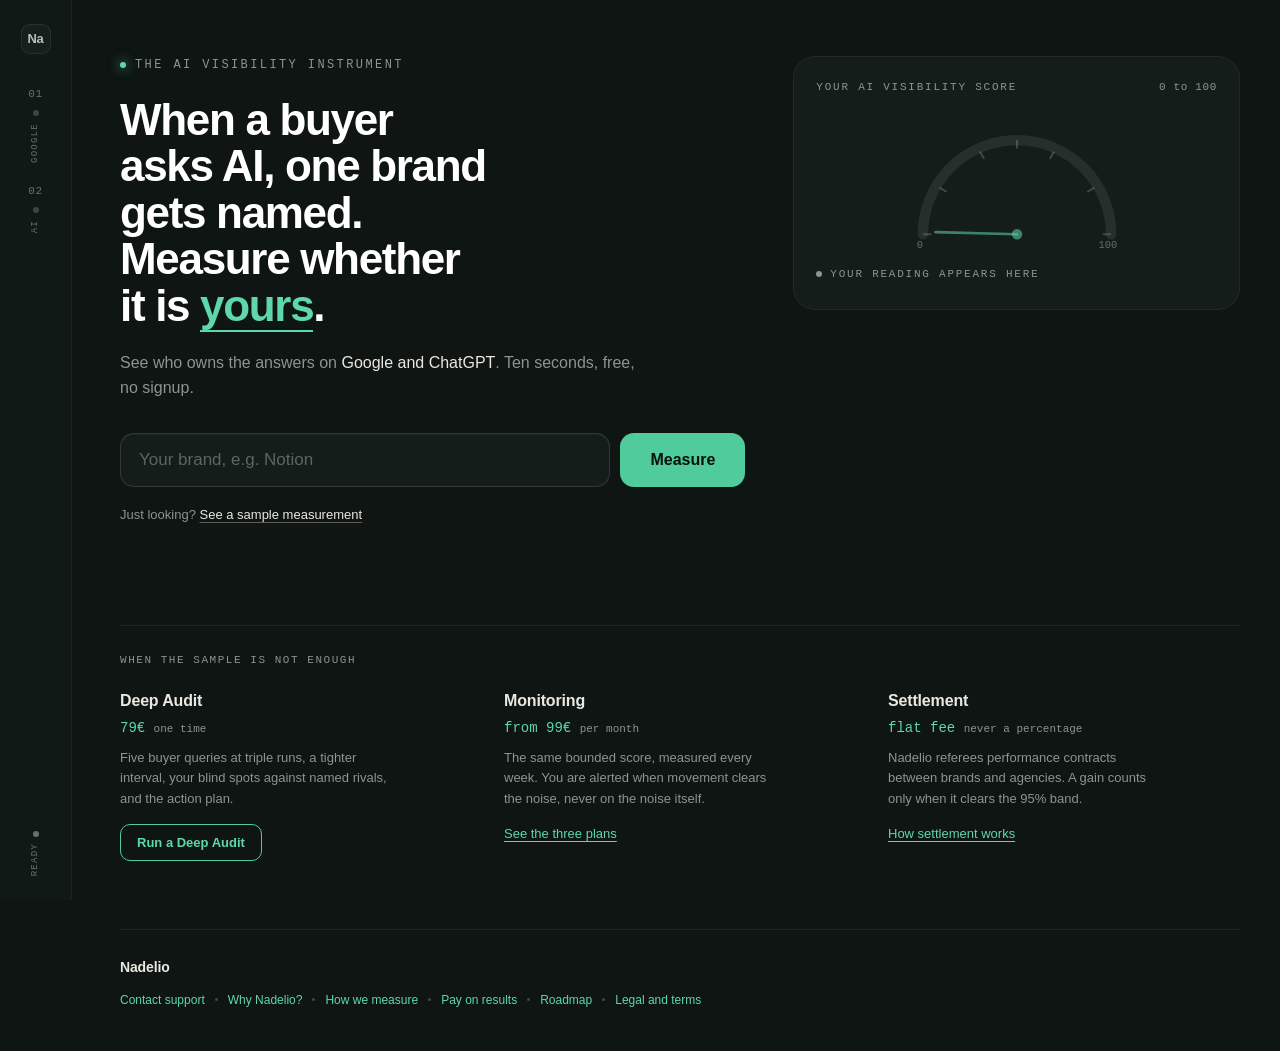
==== commit 3317bd13: "Surface the paid layer, reconcile the result screen; jury unanimous at 8.3 The paid side of Nadelio " ====
--- a/web/index.html
+++ b/web/index.html
@@ -126,7 +126,7 @@
     display:grid;grid-template-columns:repeat(12,1fr);gap:24px;align-content:start;
     /* Compose the idle void: hero, results (grows), footer pinned to the fold.
        An empty page is a designed state, not leftover space under a floater. */
-    min-height:100vh;grid-template-rows:auto 1fr auto;}
+    min-height:100vh;grid-template-rows:auto 1fr auto auto;}
   .work-inner > *{grid-column:1/-1;}
 
   /* ============================================================
@@ -407,6 +407,7 @@
 
   /* progress stage ,  left aligned, worked loader */
   .stage{color:var(--muted-dark);font-size:14px;padding:26px 0;}
+  .stage-slow{margin-top:12px;font-size:12.5px;color:var(--muted);}
   .stage b{color:var(--sage-signal);}
   .stage .bar{height:3px;background:rgba(255,255,255,.08);border-radius:2px;max-width:300px;margin:18px 0 0;overflow:hidden;}
   .stage .bar i{display:block;height:100%;width:32%;background:var(--sage-signal);border-radius:2px;animation:slide 1.3s ease-in-out infinite;}
@@ -521,6 +522,28 @@
   .support-link{color:var(--sage-signal);text-decoration:underline;text-underline-offset:2px;}
 
   /* ============================================================
+     ACT 4 ,  THE PAID INSTRUMENT (quiet strip above the footer)
+     ============================================================ */
+  .offers{grid-column:1/-1;margin-top:44px;padding-top:26px;border-top:1px solid var(--hairline-dark);}
+  .offers-k{font-family:var(--mono);font-size:11px;letter-spacing:.14em;text-transform:uppercase;color:var(--muted-dark);margin-bottom:20px;}
+  .offers-grid{display:grid;grid-template-columns:repeat(3,1fr);gap:32px;}
+  .offer{min-width:0;}
+  .offer .on{font-family:var(--display);font-size:16px;font-weight:600;color:var(--paper-ink);letter-spacing:-.01em;}
+  .offer .op{font-family:var(--mono);font-size:14px;color:var(--sage-signal);margin-top:4px;}
+  .offer .op span{font-size:11px;color:var(--muted-dark);}
+  .offer .od{font-size:13px;color:var(--muted-dark);line-height:1.6;margin-top:8px;max-width:38ch;}
+  /* Secondary on purpose: "Measure" stays the page's only filled primary. */
+  .offer-cta{margin-top:14px;font-family:var(--body);font-size:13px;font-weight:600;cursor:pointer;border-radius:10px;padding:10px 16px;border:1px solid var(--action);background:transparent;color:var(--sage-signal);}
+  .offer-cta:hover{background:rgba(79,209,165,.08);}
+  .mtx-flat{margin-top:26px;padding-top:20px;border-top:1px dashed var(--hairline-2);font-size:13px;color:var(--muted-dark);line-height:1.6;}
+  .offer-link{display:inline-block;margin-top:14px;font-size:13px;color:var(--sage-signal);text-decoration:underline;text-underline-offset:3px;cursor:pointer;}
+  /* author display beats the [hidden] UA rule (same lesson as .plan-strip) */
+  .offer-link[hidden],.offers[hidden]{display:none;}
+  .offer-msg{font-size:12px;color:var(--amber);margin-top:8px;display:none;}
+  .pro-cta .upsell-note{font-size:12px;color:var(--muted-dark);}
+  .pro-cta .upsell-link{width:100%;font-size:13px;color:var(--sage-signal);text-decoration:underline;text-underline-offset:3px;}
+
+  /* ============================================================
      FOOTER ,  left aligned
      ============================================================ */
   footer.site{grid-column:1/-1;margin-top:44px;padding-top:24px;border-top:1px solid var(--hairline-dark);font-size:12px;color:var(--muted-dark);line-height:1.9;}
@@ -620,6 +643,7 @@
     .doc-side{order:-1;}
     .work-inner{grid-template-columns:1fr;gap:20px;}
     .work-inner > *{grid-column:auto;}
+    .offers-grid{grid-template-columns:1fr;gap:24px;}
   }
   @media(max-width:640px){
     .work-inner{padding:28px 16px 36px;}
@@ -722,18 +746,47 @@
                 <line x1="184.1" y1="70.5" x2="177.2" y2="74.5"/>
                 <line x1="200" y1="115" x2="192" y2="115"/>
               </g>
-              <line x1="110" y1="115" x2="32" y2="113" stroke="var(--sage-signal)" stroke-width="2.5" stroke-linecap="round" opacity=".55"/>
-              <circle cx="110" cy="115" r="5" fill="var(--sage-signal)" opacity=".55"/>
+              <line id="dialNeedle" x1="110" y1="115" x2="32" y2="113" stroke="var(--sage-signal)" stroke-width="2.5" stroke-linecap="round" opacity=".55"/>
+              <circle id="dialHub" cx="110" cy="115" r="5" fill="var(--sage-signal)" opacity=".55"/>
               <text x="14" y="128" font-family="var(--mono)" font-size="10" fill="rgba(255,255,255,.35)">0</text>
               <text x="188" y="128" font-family="var(--mono)" font-size="10" fill="rgba(255,255,255,.35)">100</text>
             </svg>
-            <div class="cartouche-await"><span class="pulse"></span> Your reading appears here</div>
+            <div class="cartouche-await" id="cartAwait"><span class="pulse"></span> Your reading appears here</div>
           </div>
         </aside>
       </section>
 
       <!-- ACT 2 + ACT 3 render into #out -->
       <div id="out"></div>
+
+      <!-- ACT 4 ,  THE PAID INSTRUMENT. Three ways past the free sample, one
+           quiet typographic strip above the footer. The free measure keeps the
+           hero to itself; this answers "then what" without shouting. -->
+      <section class="offers" aria-label="Paid measurements">
+        <div class="offers-k">When the sample is not enough</div>
+        <div class="offers-grid">
+          <div class="offer">
+            <div class="on">Deep Audit</div>
+            <div class="op mono">79&euro; <span>one time</span></div>
+            <div class="od">Five buyer queries at triple runs, a tighter interval, your blind spots against named rivals, and the action plan.</div>
+            <span id="offerDeepBtn"><button class="offer-cta" data-deepcta onclick="startCheckout()">Run a Deep Audit</button></span>
+            <a id="offerDeepLink" class="offer-link" hidden onclick="scrollToPlanche()" tabindex="0" onkeydown="if(event.key==='Enter')scrollToPlanche()">Open the dossier preview above</a>
+            <div class="offer-msg" data-deepmsg></div>
+          </div>
+          <div class="offer">
+            <div class="on">Monitoring</div>
+            <div class="op mono">from 99&euro; <span>per month</span></div>
+            <div class="od">The same bounded score, measured every week. You are alerted when movement clears the noise, never on the noise itself.</div>
+            <a class="offer-link" href="/settlement#pricing">See the three plans</a>
+          </div>
+          <div class="offer">
+            <div class="on">Settlement</div>
+            <div class="op mono">flat fee <span>never a percentage</span></div>
+            <div class="od">Nadelio referees performance contracts between brands and agencies. A gain counts only when it clears the 95% band.</div>
+            <a class="offer-link" href="/settlement">How settlement works</a>
+          </div>
+        </div>
+      </section>
 
       <footer class="site">
         <div class="brandline">Nadelio</div>
@@ -789,6 +842,41 @@
   // Light up a rail channel (voyant d'instrument).
   function litChannel(id){var el=document.getElementById(id);if(el)el.classList.add('lit');}
   function resetChannels(){['chan01','chan02'].forEach(function(id){var el=document.getElementById(id);if(el)el.classList.remove('lit');});}
+  // The hero cartouche promises "your reading appears here": when a measurement
+  // lands, the instrument itself must receive it. The needle swings to the
+  // score on the 0-100 arc (center 110,115, needle length 78) and the await
+  // line becomes the reading, margin included. Reset parks it back at zero.
+  function setDialReading(score,geo){
+    var nd=document.getElementById('dialNeedle'),hub=document.getElementById('dialHub'),aw=document.getElementById('cartAwait');
+    var s=Math.max(0,Math.min(100,Number(score)||0));
+    if(nd){
+      var th=Math.PI*(1-s/100);
+      nd.setAttribute('x2',(110+78*Math.cos(th)).toFixed(1));
+      nd.setAttribute('y2',(115-78*Math.sin(th)).toFixed(1));
+      nd.setAttribute('opacity','1');
+    }
+    if(hub)hub.setAttribute('opacity','1');
+    if(aw)aw.innerHTML='<span class="pulse"></span> Reading: <b style="color:var(--sage-signal)">'+s+
+      (geo&&geo.half_width!=null?' &plusmn;'+geo.half_width:'')+'</b> of 100';
+  }
+  function resetDialReading(){
+    var nd=document.getElementById('dialNeedle'),hub=document.getElementById('dialHub'),aw=document.getElementById('cartAwait');
+    if(nd){nd.setAttribute('x2','32');nd.setAttribute('y2','113');nd.setAttribute('opacity','.55');}
+    if(hub)hub.setAttribute('opacity','.55');
+    if(aw)aw.innerHTML='<span class="pulse"></span> Your reading appears here';
+  }
+  // The offers strip is state-aware: hidden while an error card asks the user
+  // to recover (never pitch payment on a failed free read), and once a result
+  // planche owns the Deep Audit sell the strip's button collapses to a link
+  // (one button per product per screen).
+  function offersMode(mode){
+    var s=document.querySelector('.offers');if(!s)return;
+    s.hidden=(mode==='error');
+    var b=document.getElementById('offerDeepBtn'),l=document.getElementById('offerDeepLink');
+    if(b)b.hidden=(mode==='result');
+    if(l)l.hidden=(mode!=='result');
+  }
+  function scrollToPlanche(){var doc=document.querySelector('#out .doc');if(doc)doc.scrollIntoView({behavior:reduceMotion()?'auto':'smooth',block:'start'});}
   function setRailState(mode){
     var el=document.getElementById('railState'),lab=document.getElementById('railStateLabel');
     if(!el)return;
@@ -1029,26 +1117,61 @@
     var officialUrl=urlEl?urlEl.value.trim():'';
     var market=getMarket(),deep=isDeep();
     btn.disabled=true;if(pbtn)pbtn.disabled=true;
-    resetChannels();setRailState('idle');
+    resetChannels();setRailState('idle');resetDialReading();offersMode('idle');
     var myGen=++_rzGen;
     var seedHost=hostOf(officialUrl)||(function(){var b=document.getElementById('brand').value.trim();return hostOf(b);})();
     renderResolver('resolving',{host:seedHost,brand:brand},myGen);
     out.innerHTML='<div class="card"><div class="stage">Identifying <b>'+esc(brand)+'</b> on the web…<div class="bar"><i></i></div>'+
       '<div class="beats"><span class="active">Identification</span><span class="sep">&#8594;</span><span>SERP</span><span class="sep">&#8594;</span><span>AI</span></div></div></div>';
+    // Honest slow-path note: the free-tier server sleeps when idle and the
+    // first request of a quiet period can take up to a minute to answer. Tell
+    // the user instead of letting a silent bar read as "broken".
+    var slowNote=setTimeout(function(){
+      if(myGen!==_rzGen)return;
+      var st=out.querySelector('.stage');
+      if(st){var n=document.createElement('div');n.className='stage-slow';
+        n.textContent='Still reading. The first measure after a quiet period can take up to a minute while the instrument wakes.';
+        st.appendChild(n);}
+    },8000);
     var data,res;
     try{
       res=await fetch('/api/infer',{method:'POST',headers:{'Content-Type':'application/json'},body:JSON.stringify({brand:brand,hint:hint,official_url:officialUrl,market:market,deep:deep,force_web:!!forceWeb})});
       data=await res.json();
     }catch(e){
-      out.innerHTML='<div class="card"><div class="stage">Could not reach the instrument. Try again in a moment.</div></div>';
+      clearTimeout(slowNote);
+      renderResolverError(brand,myGen,'Could not reach the instrument. Nothing was measured.');
+      out.innerHTML='';
       btn.disabled=false;if(pbtn)pbtn.disabled=false;return;
     }
+    clearTimeout(slowNote);
     if(!res.ok||data.error){
-      out.innerHTML='<div class="card"><div class="stage">'+esc(typeof data.error==='string'?data.error:'Could not identify this brand.')+'</div></div>';
+      renderResolverError(brand,myGen,typeof data.error==='string'?data.error:'Could not identify this brand.');
+      out.innerHTML='';
       btn.disabled=false;if(pbtn)pbtn.disabled=false;return;
     }
     renderPreview(data,myGen);
     btn.disabled=false;if(pbtn)pbtn.disabled=false;
+  }
+
+  // The identification call failed: the resolver card must NEVER stay parked on
+  // the Reading… skeleton (it reads as an infinite wait). Show what happened in
+  // the card itself, with the one action that unblocks.
+  function renderResolverError(brand,gen,msg){
+    var el=document.getElementById('resolver');if(!el)return;
+    if(typeof gen==='number'&&gen!==_rzGen)return;
+    offersMode('error');
+    el.hidden=false;el.classList.remove('rz-high');el.classList.add('rz-low');
+    el.innerHTML=
+      '<div class="rz-fav">'+fallbackSlot(brand)+'</div>'+
+      '<div class="rz-meta">'+
+        '<span class="rz-badge low">Read failed</span>'+
+        '<div class="rz-name">'+esc(brand||'This brand')+'</div>'+
+        '<div class="rz-desc">'+esc(msg||'The identification step failed. Nothing was measured.')+'</div>'+
+      '</div>'+
+      '<div class="rz-actions">'+
+        '<button class="btn-primary" onclick="preview()">Try again</button>'+
+        '<button class="btn-ghost" onclick="openHintCompact()">Paste your site</button>'+
+      '</div>';
   }
 
   function renderPreview(data,gen){
@@ -1187,11 +1310,17 @@
     render(data);btn.disabled=false;
   }
 
-  // Email capture BEFORE the paywall + a single line pointing at the settlement
-  // story. Deliberately a link, not a price: pricing lives on /settlement, next
-  // to the thesis that gives it meaning, not as bare buttons under a free audit.
+  // The money moment: the user just read their bounded score on the free
+  // 2-query sample. Each paid product gets exactly ONE strong moment on this
+  // screen: the Deep Audit planche below owns the 79 euro sell, so this block
+  // carries the RECURRING product (monitoring, priced), then the email capture.
   function proCta(){
-    return '<div class="pro-cta"><span class="label">Receive this diagnosis and your 3 blind spots by email.</span><input id="proEmail" type="email" placeholder="your@email.com"><button onclick="notifyMe()">Send it to me</button><span class="ok" id="proOk">You\'re on the list.</span>'+
+    return '<div class="pro-cta">'+
+      '<span class="label">This free read is a 2 query sample. A score moves week to week, the margin tells you when it matters.</span>'+
+      '<a class="upsell-link" href="/settlement#pricing">Monitor this brand weekly, from 99&euro;/mo</a>'+
+      '<span class="upsell-note">Alerts only when movement clears the noise.</span>'+
+      '<span class="label" style="margin-top:12px;">Receive this diagnosis and your 3 blind spots by email.</span>'+
+      '<input id="proEmail" type="email" placeholder="your@email.com"><button onclick="notifyMe()">Send it to me</button><span class="ok" id="proOk">You\'re on the list.</span>'+
       '<span class="monitor">Nadelio also settles AI-visibility contracts on results. <a href="/settlement">See how</a></span></div>';
   }
   async function resumeSubscription(sessionId){
@@ -1222,21 +1351,28 @@
   }
 
   // ---- Deep Audit (paid, Stripe Checkout) ----
+  // Status lines and CTA locks address every [data-deepmsg]/[data-deepcta] on
+  // the page: the offer strip and the post-result upsell both carry one.
   function deepMsg(text,isError){
-    var el=document.getElementById('deepAuditMsg');if(!el)return;
-    el.textContent=text||'';
-    el.style.display=text?'block':'none';
-    el.style.color=isError?'var(--amber)':'var(--muted-light)';
+    var els=document.querySelectorAll('[data-deepmsg]');
+    for(var i=0;i<els.length;i++){
+      els[i].textContent=text||'';
+      els[i].style.display=text?'block':'none';
+      els[i].style.color=isError?'var(--amber)':'var(--muted-light)';
+    }
+  }
+  function deepCtaLock(locked){
+    var els=document.querySelectorAll('[data-deepcta]');
+    for(var i=0;i<els.length;i++)els[i].style.pointerEvents=locked?'none':'';
   }
 
   async function startCheckout(){
     var brand=document.getElementById('brand').value.trim();
-    if(!brand){document.getElementById('brand').focus();return;}
+    if(!brand){document.getElementById('brand').focus();deepMsg('Type your brand above first, the audit needs a subject.',true);return;}
     var hintEl=document.getElementById('hint');
     var hint=hintEl?hintEl.value.trim():'';
     var market=getMarket();
-    var cta=document.getElementById('deepAuditCta');
-    if(cta)cta.style.pointerEvents='none';
+    deepCtaLock(true);
     deepMsg('Opening secure checkout…',false);
     var data,res;
     try{
@@ -1244,14 +1380,14 @@
       data=await res.json();
     }catch(e){
       deepMsg('Could not reach the server. Try again in a moment.',true);
-      if(cta)cta.style.pointerEvents='';return;
+      deepCtaLock(false);return;
     }
     if(!res.ok||!data.url){
       var msg=data&&data.error==='payments not configured'
         ?'Deep Audit checkout is not available yet.'
         :(data&&typeof data.error==='string'?data.error:'Could not start checkout.');
       deepMsg(msg,true);
-      if(cta)cta.style.pointerEvents='';return;
+      deepCtaLock(false);return;
     }
     window.location=data.url;
   }
@@ -1357,13 +1493,14 @@
     var present=r.filter(function(x){return x.share_of_voice>0;});if(present.length===0)return null;
     var leader=present[0],second=present[1];
     var you=r.find(function(x){return x.brand.toLowerCase()===String(brandName).toLowerCase();});
-    var parts=['<b>'+esc(leader.brand)+'</b> leads with '+leader.share_of_voice+'% share of voice'];
-    if(second){var gap=Math.round((leader.share_of_voice-second.share_of_voice)*10)/10;parts.push(gap<8?'with <b>'+esc(second.brand)+'</b> right behind ('+second.share_of_voice+'%)':'well ahead of <b>'+esc(second.brand)+'</b> ('+second.share_of_voice+'%)');}
+    var rp=function(v){return Math.round(Number(v)||0);};
+    var parts=['<b>'+esc(leader.brand)+'</b> leads with '+rp(leader.share_of_voice)+'% share of voice'];
+    if(second){var gap=leader.share_of_voice-second.share_of_voice;parts.push(gap<8?'with <b>'+esc(second.brand)+'</b> right behind ('+rp(second.share_of_voice)+'%)':'well ahead of <b>'+esc(second.brand)+'</b> ('+rp(second.share_of_voice)+'%)');}
     var tail='';
     if(you){var rank=r.indexOf(you)+1;
+      // When YOU are the leader, the sentence already says it: no sewn-on tail.
       if(you.share_of_voice===0)tail=' <b>'+esc(you.brand)+'</b> is invisible here, the clearest place to win.';
-      else if(rank===1)tail=' <b>'+esc(you.brand)+'</b> already leads.';
-      else tail=' <b>'+esc(you.brand)+'</b> sits at #'+rank+', room to climb.';}
+      else if(rank!==1)tail=' <b>'+esc(you.brand)+'</b> sits at #'+rank+', room to climb.';}
     return parts.join(', ')+'.'+tail;
   }
 
@@ -1405,6 +1542,14 @@
       else if(inSerp)quads.serpOnly.push(x);
       else quads.invisible.push(x);
     });
+    // A one-quadrant map carries zero information: say it in one honest line
+    // instead of rendering four boxes where three read "none".
+    var filled=Object.keys(quads).filter(function(k){return quads[k].length;});
+    if(filled.length<2){
+      var flatLabel={dominant:'present on both floors, Google and AI',aiOnly:'visible on the AI floor only',
+                     serpOnly:'visible on Google only',invisible:'invisible on both floors'}[filled[0]||'invisible'];
+      return '<div class="mtx-flat">All '+r.length+' brands measured sit in the same quadrant: '+flatLabel+'. The SERP x AI map appears when positions diverge.</div>';
+    }
     function names(list){return list.length?list.map(function(x){return esc(x.brand)+(x.brand.toLowerCase()===brandName.toLowerCase()?' <span class="you">you</span>':'');}).join(', '):'<span style="color:var(--muted-dark)">none</span>';}
     var you=r.find(function(x){return x.brand.toLowerCase()===brandName.toLowerCase();});
     var youQuad=you?(you.share_of_voice>0&&you.ai_avg_rank!=null?'dominant':you.ai_avg_rank!=null?'aiOnly':you.share_of_voice>0?'serpOnly':'invisible'):null;
@@ -1452,6 +1597,7 @@
     var sector=d.sector?'<div class="sector">Sector pegged as <b>'+esc(d.sector)+'</b>'+mkt+', '+r.length+' rivals across '+queries.length+' buyer '+(queries.length>1?'queries':'query')+'.</div>':'';
 
     if(present.length===0){
+      offersMode('idle');
       document.getElementById('out').innerHTML='<div class="card">'+badge+guarantee+notice+sector+
         '<div class="empty-state"><div class="big">No one shows up, including '+esc(brandName)+'</div>'+
         '<div class="desc">None of these brands appear for these searches. Either the category is wide open, or the queries are too niche.</div></div>'+proCta()+'</div>';
@@ -1495,8 +1641,10 @@
     });
 
     if(hasAI){
-      var runsN=(r[0]&&r[0].ai_cells&&Object.values(r[0].ai_cells)[0]?Object.values(r[0].ai_cells)[0].runs||1:1);
-      body+='<div class="hm-section ai"><span>AI floor, ChatGPT/Claude</span> <span class="sub">across '+runsN+' runs</span></div>';
+      // One counting vocabulary per screen: "measures", sourced from the same
+      // geo block the score cites, so the floor and the score always agree.
+      var runsN=(d.geo&&d.geo.n)||(r[0]&&r[0].ai_cells&&Object.values(r[0].ai_cells)[0]?Object.values(r[0].ai_cells)[0].runs||1:1);
+      body+='<div class="hm-section ai"><span>AI floor, ChatGPT/Claude</span> <span class="sub">'+(runsN>1?'across '+runsN+' AI measures':'single AI measure')+'</span></div>';
       body+='<div class="hm-corner"></div>'+queries.map(function(q){return '<div class="hm-qh">'+esc(shortQ(q))+'</div>';}).join('');
       r.forEach(function(x,ri){
         var isYou=x.brand.toLowerCase()===brandName.toLowerCase();
@@ -1551,6 +1699,9 @@
     // d.geo_score; free results compute the same number client-side from the
     // ranking (zero API), so ACT 2 and ACT 3 always show the same hero.
     var verdictH2,bizLine='',vsent='',dialSubTxt='';
+    // Display precision matches sample size: "33.3%" on 2 queries reads as
+    // false precision, so every share of voice prints rounded.
+    var pct=function(v){return Math.round(Number(v)||0);};
     var scoreEntry=youData.found?youData.you:leader;
     var geoHero=(d.geo_score!=null)?Math.max(0,Math.min(100,parseInt(d.geo_score,10)||0))
                                     :computeGeoScore(scoreEntry,queries.length);
@@ -1559,23 +1710,23 @@
       dialSov=youData.sov;
       if(youData.rank===1){
         verdictH2='You own the conversation in '+esc(d.sector||'your market')+'.';
-        bizLine='<div class="biz">You lead at <b>#1 of '+youData.total+'</b> with <b>'+youData.sov+'% share of voice</b>. Now defend it before AI shifts the ground.</div>';
+        bizLine='<div class="biz">You lead at <b>#1 of '+youData.total+'</b> with <b>'+pct(youData.sov)+'% share of voice</b>. Now defend it before AI shifts the ground.</div>';
       } else if(youData.sov===0){
         verdictH2='You are invisible where your buyers ask.';
-        bizLine='<div class="biz"><b>'+youBrand+'</b> does not appear for these buyer queries. '+(youData.leader?'<b>'+esc(youData.leader.brand)+'</b> owns the answers ('+youData.leader.share_of_voice+'%).':'')+' The clearest place to win.</div>';
+        bizLine='<div class="biz"><b>'+youBrand+'</b> does not appear for these buyer queries. '+(youData.leader?'<b>'+esc(youData.leader.brand)+'</b> owns the answers ('+pct(youData.leader.share_of_voice)+'%).':'')+' The clearest place to win.</div>';
       } else {
         verdictH2='You are #'+youData.rank+' of '+youData.total+', someone else owns the answer.';
-        bizLine='<div class="biz"><b>'+youBrand+'</b> holds <b>'+youData.sov+'%</b> of the conversation'+(youData.leader?', while <b>'+esc(youData.leader.brand)+'</b> takes <b>'+youData.leader.share_of_voice+'%</b>':'')+'. Room to climb.</div>';
+        bizLine='<div class="biz"><b>'+youBrand+'</b> holds <b>'+pct(youData.sov)+'%</b> of the conversation'+(youData.leader?', while <b>'+esc(youData.leader.brand)+'</b> takes <b>'+pct(youData.leader.share_of_voice)+'%</b>':'')+'. Room to climb.</div>';
       }
       // secondary context under the score: this brand's share of voice, inline
-      dialSubTxt=youData.sov+'% share of voice'+((youData.leader&&youData.leader.brand.toLowerCase()!==youData.you.brand.toLowerCase())?', leader '+esc(youData.leader.brand)+' at '+youData.leader.share_of_voice+'%':'');
+      dialSubTxt=pct(youData.sov)+'% share of voice'+((youData.leader&&youData.leader.brand.toLowerCase()!==youData.you.brand.toLowerCase())?', leader '+esc(youData.leader.brand)+' at '+pct(youData.leader.share_of_voice)+'%':'');
       if(youData.leader&&youData.leader.brand.toLowerCase()!==youData.you.brand.toLowerCase()){
-        vsent='<div class="vsent">You own <b>'+youData.sov+'%</b> of the answers. '+esc(youData.leader.brand)+' owns <b>'+youData.leader.share_of_voice+'%</b>.</div>';
+        vsent='<div class="vsent">You own <b>'+pct(youData.sov)+'%</b> of the answers. '+esc(youData.leader.brand)+' owns <b>'+pct(youData.leader.share_of_voice)+'%</b>.</div>';
       }
     } else {
       verdictH2=esc(leader.brand)+' owns the conversation.';
       bizLine='<div class="biz">'+r.length+' brands measured across '+queries.length+' buyer '+(queries.length>1?'queries':'query')+'.</div>';
-      dialSubTxt='leader '+esc(leader.brand)+', '+leader.share_of_voice+'% share of voice';
+      dialSubTxt='leader '+esc(leader.brand)+', '+pct(leader.share_of_voice)+'% share of voice';
     }
     var geoCol=geoScoreColorDark(geoHero);
     var geoLbl=geoScoreLabel(geoHero);
@@ -1585,10 +1736,10 @@
     // naked. Falls back to the plain number for legacy/absent geo objects.
     var geoObj=(d.geo&&youData.found)?d.geo:null;
     var pmHtml=(geoObj&&geoObj.half_width!=null)?'<span class="pm">&plusmn;'+geoObj.half_width+'</span>':'';
-    var ciHtml=geoObj?'<div class="ci">'+esc(ciText(geoObj))+'</div>':'';
+    var ciHtml=(geoObj&&ciText(geoObj))?'<div class="ci">'+esc(ciText(geoObj))+'</div>':'';
     var badgeHtml=geoObj?verdictBadge(geoObj):'';
     var dialBlock='<div class="dial" id="geoDial">'+
-      '<div class="cap">'+(youData.found?'Your GEO score':'Leader GEO score')+'</div>'+
+      '<div class="cap">'+(youData.found?'Your AI visibility score':'Leader AI visibility score')+'</div>'+
       '<div class="n mono" style="color:'+geoCol+'"><span id="heroNum">0</span>'+pmHtml+'<span class="p">/100</span></div>'+
       '<div class="dial-tag" style="color:'+geoCol+'">'+geoLbl+'</div>'+
       badgeHtml+
@@ -1630,6 +1781,9 @@
     function finalize(){
       var hn=document.getElementById('heroNum');
       if(hn)countUp(hn,geoHero,600);
+      // The instrument receives its own measurement: needle up, reading printed.
+      setDialReading(geoHero,geoObj);
+      offersMode(isDeepTier?'idle':'result');
       var dial=document.getElementById('geoDial');if(dial)dial.classList.add('glow');
       var vs=document.querySelector('#out .vsent');
       if(vs){if(reduceMotion())vs.classList.add('in');else setTimeout(function(){vs.classList.add('in');},700);}
@@ -1674,14 +1828,20 @@
   function verdictClass(v){var m={STABLE:'stable',MODERE:'modere',VOLATIL:'volatil',SINGLE_RUN:'single'};return m[v]||'single';}
   function verdictLabel(v){var m={STABLE:'Stable',MODERE:'Moderate',VOLATIL:'Volatile',SINGLE_RUN:'Single run'};return m[v]||'';}
   // The interval text shown under the score. Never invents a bound on n=1.
+  // When a verdict badge already carries the measure count, this line only
+  // appears to WARN (wide band) or to flag the unbounded single measure: one
+  // annotation fewer around the number (Ive, round 6).
   function ciText(geo){
     if(!geo||geo.half_width==null){return 'single measure, reliability not bounded';}
-    return 'based on '+geo.n+' AI measures';
-  }
-  // The verdict badge markup.
+    if(geo.half_width>=15){return 'band too wide to call a trend, more measures tighten it';}
+    return '';
+  }
+  // The verdict badge markup, measure count fused in ("Stable across 3 measures").
   function verdictBadge(geo){
     if(!geo||!geo.verdict)return '';
-    return '<div class="vbadge '+verdictClass(geo.verdict)+'">'+esc(verdictLabel(geo.verdict))+'</div>';
+    var lbl=verdictLabel(geo.verdict);
+    if(geo.n>1)lbl+=' across '+geo.n+' measures';
+    return '<div class="vbadge '+verdictClass(geo.verdict)+'">'+esc(lbl)+'</div>';
   }
 
   // The killer side-by-side: you vs the rival, each with its interval, plus the
@@ -1736,7 +1896,7 @@
         '<path class="arcfill" d="'+fill+'" fill="none" stroke="'+col+'" stroke-width="11" stroke-linecap="round" stroke-dasharray="'+arcLen.toFixed(1)+'" stroke-dashoffset="'+arcLen.toFixed(1)+'"/>'+
       '</svg>'+
       '<div class="meta">'+
-        '<div class="lab">GEO score, '+label+'</div>'+
+        '<div class="lab">AI visibility score, '+label+'</div>'+
         '<div class="num" style="color:'+col+';">'+s+'<span class="o">/100</span></div>'+
         '<div class="desc">SERP share of voice, AI coverage and AI rank quality. Re-measurable any time.</div>'+
       '</div>'+
@@ -1791,34 +1951,70 @@
   }
 
   // ---- Free tier deliverable preview (light surface, planche register) ----
+  // Every sentence here is DERIVED from the measurement above it: same score,
+  // same leader, real query names. One brand, one score, one story per screen.
   function freeTeaser(d){
     var brandName=d.brand||'your brand';
-    // Same GEO score the ACT 2 dial shows, so the free teaser gauge agrees with
-    // the hero (no rival number). Computed client-side from the ranking.
     var rr=d.ranking||[],qq=d.queries||[];
-    var teaserEntry=rr.find(function(x){return x.brand.toLowerCase()===String(brandName).toLowerCase();})
-      ||rr.filter(function(x){return x.share_of_voice>0;})[0]||rr[0];
+    var you=rr.find(function(x){return x.brand.toLowerCase()===String(brandName).toLowerCase();});
+    var present=rr.filter(function(x){return x.share_of_voice>0;});
+    var lead=present[0]||null;
+    var teaserEntry=you||lead||rr[0];
     var teaserScore=(d.geo_score!=null)?d.geo_score:(teaserEntry?computeGeoScore(teaserEntry,qq.length):42);
     var fileName='nadelio-deep-audit-'+esc(brandName.toLowerCase().replace(/[^a-z0-9]+/g,'-').replace(/^-|-$/g,''))+'.html';
+
+    // The verdict line agrees with the verdict the user just read above.
+    var youLeads=!!(you&&lead&&you.brand===lead.brand&&(you.share_of_voice||0)>0);
+    var youAbsent=!you||(you.share_of_voice||0)===0;
+    var insightT;
+    if(youLeads){
+      insightT=esc(brandName)+' leads these buyer queries today. The Deep Audit stress-tests that lead across 5 queries at triple runs and hands you the defense plan before AI shifts the ground.';
+    }else if(youAbsent){
+      insightT=esc(brandName)+' does not appear on these buyer queries'+(lead?' while '+esc(lead.brand)+' captures the answers':'')+'. The dossier maps exactly where the answers go instead, and how to enter.';
+    }else{
+      insightT=esc(brandName)+' trails '+esc(lead.brand)+' on these queries. The dossier names every gap that is real rather than noise, and what closes it.';
+    }
+
+    // First moves drafted from THIS measurement: blind queries by name, with
+    // the brand that holds each answer today. Falls back to defense moves when
+    // the brand covers everything.
+    var blindQ=qq.filter(function(q){return !(you&&you.cells&&you.cells[q]);});
+    function holder(q){
+      var h=rr.filter(function(x){return x.cells&&x.cells[q];}).sort(function(a,b){return a.cells[q].rank-b.cells[q].rank;})[0];
+      return h?h.brand:null;
+    }
+    var moves=[];
+    blindQ.slice(0,2).forEach(function(q){
+      var h=holder(q);
+      moves.push('Publish a comparison page for "'+esc(q)+'"'+(h?', where '+esc(h)+' holds the answer today':'')+'.');
+    });
+    if(moves.length<3&&qq.length){
+      moves.push('Add a citable FAQ answering "'+esc(qq[0])+'" so AI assistants can quote you directly.');
+    }
+    if(moves.length<3){
+      moves.push('Earn a mention on the third party listicles AI already cites for this category.');
+    }
+    var movesHtml=moves.slice(0,3).map(function(m){return '<li>'+m+'</li>';}).join('');
+
     var main='<div class="doc-main">'+
-      '<h3>Your board-ready GEO dossier</h3>'+
-      '<div class="doc-sub">A written verdict, a defensible GEO score and a concrete action plan, forwardable to your board as a single HTML file.</div>'+
-      '<div class="insight">'+esc(brandName)+' is losing ground on its highest-intent buyer queries while two named competitors capture the AI recommendation. The written verdict, a defensible GEO score and a concrete 4 to 6 step action plan are included in the Deep Audit.</div>'+
-      '<div class="k" style="margin:0 0 8px;">First 3 actions (real, from the data)</div>'+
-      '<ol style="font-size:14px;"><li>Publish a comparison page targeting the exact buyer query you are absent from.</li><li>Earn a mention on the third-party listicle your rival already dominates.</li><li>Restructure your homepage so AI assistants can cite you as the primary answer.</li></ol>'+
+      '<h3>Your board-ready visibility dossier</h3>'+
+      '<div class="doc-sub">A written verdict, a defensible AI visibility score and a concrete action plan, forwardable to your board as a single HTML file.</div>'+
+      '<div class="insight">'+insightT+'</div>'+
+      '<div class="k" style="margin:0 0 8px;">First moves, drafted from this measurement</div>'+
+      '<ol style="font-size:14px;">'+movesHtml+'</ol>'+
       '<div class="thumb"><div class="ico"><svg width="20" height="20" viewBox="0 0 24 24" fill="none"><rect x="4" y="3" width="16" height="18" rx="2" stroke="#4FD1A5" stroke-width="1.6"/><line x1="8" y1="8" x2="16" y2="8" stroke="#8B6FE8" stroke-width="1.6"/><line x1="8" y1="12" x2="16" y2="12" stroke="#4FD1A5" stroke-width="1.6"/><line x1="8" y1="16" x2="13" y2="16" stroke="#4FD1A5" stroke-width="1.6"/></svg></div>'+
-        '<div><div class="t">'+fileName+'</div><div class="d">Self-contained HTML, two-territory heatmap, GEO gauge, forwardable</div></div></div>'+
+        '<div><div class="t">'+fileName+'</div><div class="d">Self-contained HTML, two-territory heatmap, score gauge, forwardable</div></div></div>'+
       '</div>';
     var side='<div class="doc-side">'+
       geoScoreBlock(teaserScore)+
       '<div class="anchor">'+
-        '<div class="col"><div class="lab">Agency GEO audit</div><div class="big">3000 to 5000&euro;</div><div class="sm">3 weeks, slide deck</div></div>'+
+        '<div class="col"><div class="lab">Agency visibility audit</div><div class="big">3000 to 5000&euro;</div><div class="sm">3 weeks, slide deck</div></div>'+
         '<div class="col hi"><div class="lab">Nadelio Deep Audit</div><div class="big">79&euro;</div><div class="sm">60 seconds, forwardable to your board</div></div>'+
       '</div>'+
-      '<div class="doc-cta" id="deepAuditCta">'+
-        '<div class="actionbar"><button class="go" onclick="startCheckout()">Run the Deep Audit</button><span class="doc-price">79<span class="eu">&euro;</span></span></div>'+
-        '<div id="deepAuditMsg" style="font-size:12px;color:var(--muted-light);margin-top:8px;display:none;"></div>'+
-        '<div class="bene">Written verdict, GEO score 0 to 100, top blind spots, action plan, downloadable HTML dossier.</div>'+
+      '<div class="doc-cta">'+
+        '<div class="actionbar"><button class="go" data-deepcta onclick="startCheckout()">Run the Deep Audit</button><span class="doc-price">79<span class="eu">&euro;</span></span></div>'+
+        '<div data-deepmsg style="font-size:12px;color:var(--muted-light);margin-top:8px;display:none;"></div>'+
+        '<div class="bene">Written verdict, AI visibility score 0 to 100 with its margin, top blind spots, action plan, downloadable HTML dossier.</div>'+
         '<div class="stripe"><span class="lock">&#128274;</span> Secure payment by Stripe</div>'+
       '</div>'+
       '</div>';
@@ -1875,7 +2071,7 @@
       '<div class="meta">Generated '+esc2(when)+(d.market?', market '+esc2(d.market):'')+', '+queries.length+' buyer queries, '+r.length+' brands tracked.</div>'+
       (d.identified_as?'<h2>Identity verification</h2><p>'+esc2(d.identified_as)+'</p>'+(srcUrl?'<p class="meta">Official source: <a href="'+esc2(srcUrl)+'">'+esc2(srcUrl)+'</a></p>':''):'')+
       (evHtml?'<ul>'+evHtml+'</ul>':'')+'</div>'+
-      '<div class="card"><h2>GEO score</h2><div class="geo">'+geo+geoPm+'<span style="font-size:22px;color:var(--muted)">/100</span></div>'+geoVerdict+
+      '<div class="card"><h2>AI visibility score</h2><div class="geo">'+geo+geoPm+'<span style="font-size:22px;color:var(--muted)">/100</span></div>'+geoVerdict+
       '<p class="meta" style="margin-top:10px">'+geoNote+'</p></div>'+
       '<div class="card"><h2>SERP and AI visibility</h2><table><thead><tr><th>Brand</th><th>SERP coverage</th><th>Avg rank</th><th>Share of voice</th><th>AI coverage</th><th>AI avg rank</th></tr></thead><tbody>'+rows()+'</tbody></table></div>'+
       ((rep.verdict||bsHtml||actHtml)?'<div class="card"><h2>Remediation report</h2><p class="ai-note">AI-generated recommendations, grounded in the data above.</p>'+
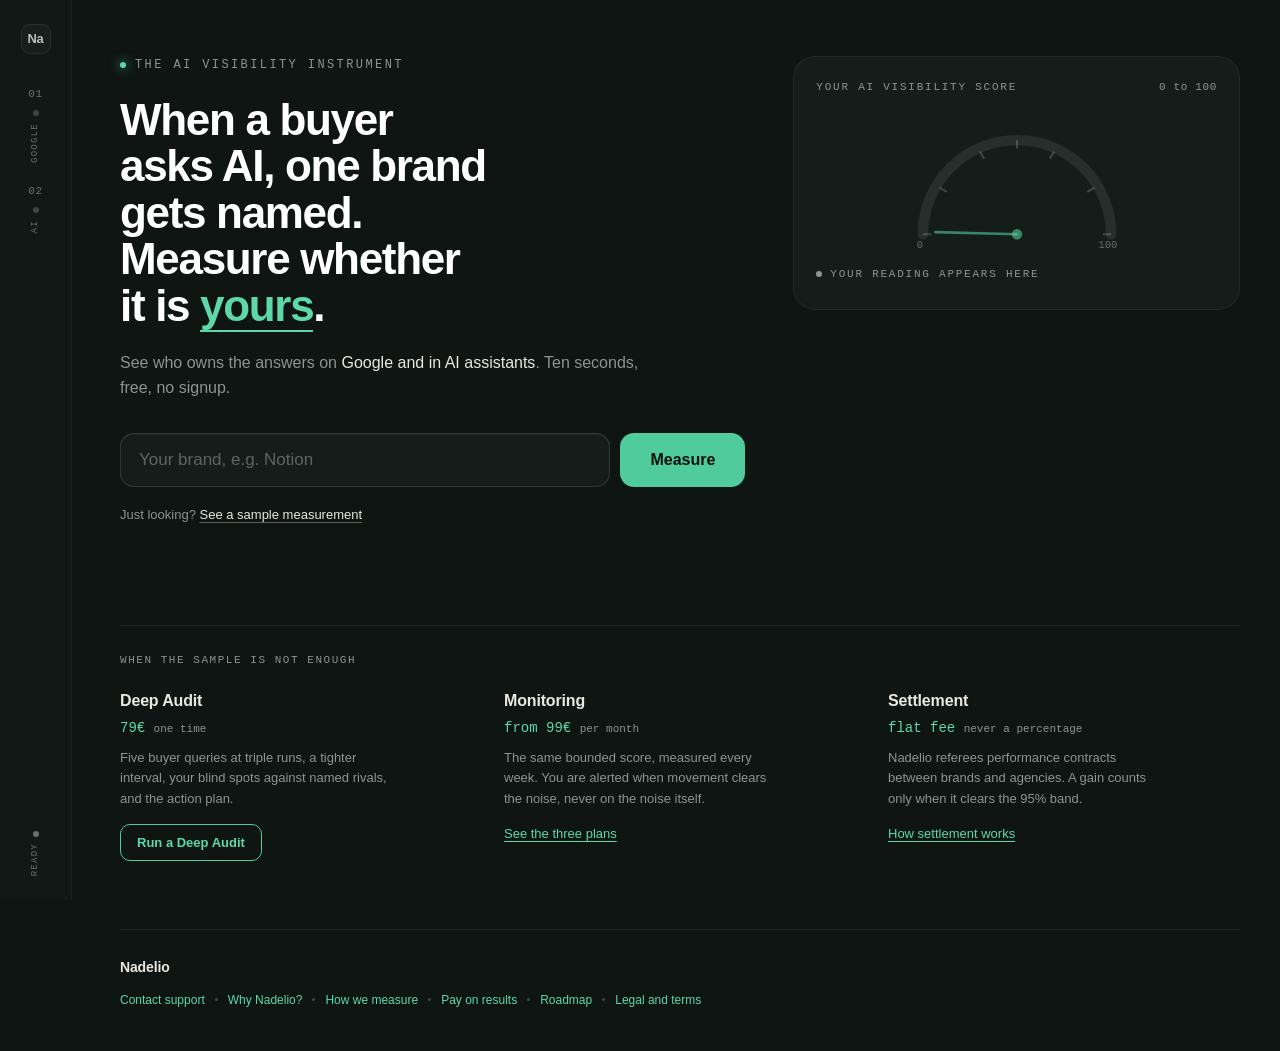
==== commit 65b38ad5: "Make niche and local brands auditable, and turn the grid into plain-language insight Yoyaku (a Paris" ====
--- a/web/index.html
+++ b/web/index.html
@@ -4,20 +4,20 @@
 <meta charset="UTF-8">
 <meta name="viewport" content="width=device-width, initial-scale=1.0">
 <title>Nadelio, the AI visibility score you can show your board</title>
-<meta name="description" content="Type one brand. Measure who owns the answers your buyers follow, on Google and on ChatGPT/Claude, in 10 seconds. A bounded GEO visibility score, not noise.">
+<meta name="description" content="Type one brand. Measure who owns the answers your buyers follow, on Google and in AI assistants, in 10 seconds. A bounded AI visibility score, not noise.">
 <link rel="canonical" href="https://www.nadelio.com/">
 
 <!-- Open Graph -->
 <meta property="og:type" content="website">
 <meta property="og:url" content="https://www.nadelio.com/">
 <meta property="og:title" content="Nadelio, the AI visibility score you can show your board">
-<meta property="og:description" content="Type one brand. Measure who owns the answers your buyers follow, on Google and on ChatGPT/Claude. A bounded GEO visibility score, not noise.">
+<meta property="og:description" content="Type one brand. Measure who owns the answers your buyers follow, on Google and in AI assistants. A bounded AI visibility score, not noise.">
 <meta property="og:image" content="https://www.nadelio.com/demo-nadelio.gif">
 
 <!-- Twitter Card -->
 <meta name="twitter:card" content="summary_large_image">
 <meta name="twitter:title" content="Nadelio, the AI visibility score you can show your board">
-<meta name="twitter:description" content="Type one brand. Measure who owns the answers your buyers follow, on Google and on ChatGPT/Claude.">
+<meta name="twitter:description" content="Type one brand. Measure who owns the answers your buyers follow, on Google and in AI assistants.">
 <meta name="twitter:image" content="https://www.nadelio.com/demo-nadelio.gif">
 
 <meta name="theme-color" content="#0E1512">
@@ -536,6 +536,25 @@
   .offer-cta{margin-top:14px;font-family:var(--body);font-size:13px;font-weight:600;cursor:pointer;border-radius:10px;padding:10px 16px;border:1px solid var(--action);background:transparent;color:var(--sage-signal);}
   .offer-cta:hover{background:rgba(79,209,165,.08);}
   .mtx-flat{margin-top:26px;padding-top:20px;border-top:1px dashed var(--hairline-2);font-size:13px;color:var(--muted-dark);line-height:1.6;}
+  /* What this means: three plain-language lines, the human summary of the grid */
+  .readout{margin-top:26px;padding-top:20px;border-top:1px dashed var(--hairline-2);}
+  .readout .k{font-family:var(--mono);font-size:11px;letter-spacing:.1em;text-transform:uppercase;color:var(--muted-dark);margin-bottom:10px;}
+  .readout ul{list-style:none;padding:0;margin:0;display:flex;flex-direction:column;gap:9px;}
+  .readout li{font-size:14.5px;line-height:1.6;color:var(--paper-ink);padding-left:18px;position:relative;max-width:72ch;}
+  .readout li::before{content:"";position:absolute;left:0;top:.62em;width:7px;height:7px;border-radius:50%;background:var(--sage-signal);opacity:.75;}
+  .readout li b{font-weight:600;color:#fff;}
+  /* Also on this floor: the untracked hosts that own the rest of the SERP */
+  .floor-rest{margin-top:12px;font-size:12.5px;color:var(--muted-dark);line-height:1.7;}
+  .floor-rest .fk{font-family:var(--mono);font-size:10.5px;letter-spacing:.1em;text-transform:uppercase;color:var(--muted-dark);margin-right:10px;}
+  .floor-rest b{color:var(--paper-ink);font-weight:600;}
+  .floor-rest .mono{color:var(--sage-signal);}
+  /* Who owns these answers (empty-grid state) */
+  .owners{margin:6px 0 18px;}
+  .owners .k{font-family:var(--mono);font-size:11px;letter-spacing:.1em;text-transform:uppercase;color:var(--muted-dark);margin-bottom:10px;}
+  .own-row{display:flex;align-items:baseline;justify-content:space-between;gap:14px;padding:9px 0;border-bottom:1px solid var(--hairline-dark);max-width:560px;}
+  .own-row .oh{font-size:14.5px;font-weight:600;color:var(--paper-ink);}
+  .own-row .om{font-size:12px;color:var(--sage-signal);}
+  .owners .own-note{margin-top:12px;font-size:13px;color:var(--muted-dark);line-height:1.6;max-width:62ch;}
   .offer-link{display:inline-block;margin-top:14px;font-size:13px;color:var(--sage-signal);text-decoration:underline;text-underline-offset:3px;cursor:pointer;}
   /* author display beats the [hidden] UA rule (same lesson as .plan-strip) */
   .offer-link[hidden],.offers[hidden]{display:none;}
@@ -693,7 +712,7 @@
         <div class="hero-l">
           <div class="eyebrow"><span class="dot" aria-hidden="true"></span> The AI visibility instrument</div>
           <h1>When a buyer asks AI, one brand gets named. Measure whether it is <span class="pivot">yours</span>.</h1>
-          <p class="lede">See who owns the answers on <span class="strong">Google and ChatGPT</span>. Ten seconds, free, no signup.</p>
+          <p class="lede">See who owns the answers on <span class="strong">Google and in AI assistants</span>. Ten seconds, free, no signup.</p>
 
           <div class="bar-input">
             <input id="brand" type="text" placeholder="Your brand, e.g. Notion" onkeydown="if(event.key==='Enter')run(true)" aria-label="Your brand"/>
@@ -849,20 +868,22 @@
   function setDialReading(score,geo){
     var nd=document.getElementById('dialNeedle'),hub=document.getElementById('dialHub'),aw=document.getElementById('cartAwait');
     var s=Math.max(0,Math.min(100,Number(score)||0));
+    var col=geoScoreColorDark(s); // same band color as the score card: one language
     if(nd){
       var th=Math.PI*(1-s/100);
       nd.setAttribute('x2',(110+78*Math.cos(th)).toFixed(1));
       nd.setAttribute('y2',(115-78*Math.sin(th)).toFixed(1));
+      nd.setAttribute('stroke',col);
       nd.setAttribute('opacity','1');
     }
-    if(hub)hub.setAttribute('opacity','1');
-    if(aw)aw.innerHTML='<span class="pulse"></span> Reading: <b style="color:var(--sage-signal)">'+s+
+    if(hub){hub.setAttribute('fill',col);hub.setAttribute('opacity','1');}
+    if(aw)aw.innerHTML='<span class="pulse"></span> Reading: <b style="color:'+col+'">'+s+
       (geo&&geo.half_width!=null?' &plusmn;'+geo.half_width:'')+'</b> of 100';
   }
   function resetDialReading(){
     var nd=document.getElementById('dialNeedle'),hub=document.getElementById('dialHub'),aw=document.getElementById('cartAwait');
-    if(nd){nd.setAttribute('x2','32');nd.setAttribute('y2','113');nd.setAttribute('opacity','.55');}
-    if(hub)hub.setAttribute('opacity','.55');
+    if(nd){nd.setAttribute('x2','32');nd.setAttribute('y2','113');nd.setAttribute('stroke','var(--sage-signal)');nd.setAttribute('opacity','.55');}
+    if(hub){hub.setAttribute('fill','var(--sage-signal)');hub.setAttribute('opacity','.55');}
     if(aw)aw.innerHTML='<span class="pulse"></span> Your reading appears here';
   }
   // The offers strip is state-aware: hidden while an error card asks the user
@@ -1494,6 +1515,14 @@
     var leader=present[0],second=present[1];
     var you=r.find(function(x){return x.brand.toLowerCase()===String(brandName).toLowerCase();});
     var rp=function(v){return Math.round(Number(v)||0);};
+    // Equality rule: at equal share of voice nobody "leads with" anything, the
+    // gap is position. Say exactly that, with the top-spot claim only if true.
+    if(second&&rp(leader.share_of_voice)===rp(second.share_of_voice)){
+      var cellsL=leader.cells||{},nL=0,topAll=true;
+      for(var kq in cellsL){nL++;if(cellsL[kq].rank!==1)topAll=false;}
+      return 'Equal share of voice, '+rp(leader.share_of_voice)+'/'+rp(second.share_of_voice)+'. <b>'+esc(leader.brand)+'</b> '+
+        (topAll&&nL>0?'holds the top spot on every query':'holds the better positions')+'.';
+    }
     var parts=['<b>'+esc(leader.brand)+'</b> leads with '+rp(leader.share_of_voice)+'% share of voice'];
     if(second){var gap=leader.share_of_voice-second.share_of_voice;parts.push(gap<8?'with <b>'+esc(second.brand)+'</b> right behind ('+rp(second.share_of_voice)+'%)':'well ahead of <b>'+esc(second.brand)+'</b> ('+rp(second.share_of_voice)+'%)');}
     var tail='';
@@ -1560,7 +1589,7 @@
       '<button onclick="copyMatrix(this,'+"'"+esc(brandName).replace(/'/g,"\\'")+"'"+')" style="font-family:var(--mono);font-size:11px;padding:6px 11px;border:1px solid var(--hairline-2);border-radius:8px;background:transparent;color:var(--muted-dark);cursor:pointer">Copy summary</button>'+
       '</div>'+
       '<div id="matrixGrid" style="display:grid;grid-template-columns:1fr 1fr;gap:8px">'+
-        '<div style="'+cellStyle('dominant')+'background:rgba(79,209,165,.1);border-radius:10px;padding:12px 14px"><div style="font-size:11px;font-weight:600;color:var(--sage-signal);margin-bottom:4px">Dominant, SERP and AI</div><div style="font-size:13px;line-height:1.5;color:var(--paper-ink)">'+names(quads.dominant)+'</div></div>'+
+        '<div style="'+cellStyle('dominant')+'background:rgba(79,209,165,.1);border-radius:10px;padding:12px 14px"><div style="font-size:11px;font-weight:600;color:var(--sage-signal);margin-bottom:4px">Present on both floors</div><div style="font-size:13px;line-height:1.5;color:var(--paper-ink)">'+names(quads.dominant)+'</div></div>'+
         '<div style="'+cellStyle('aiOnly')+'background:rgba(139,111,232,.1);border-radius:10px;padding:12px 14px"><div style="font-size:11px;font-weight:600;color:var(--violet-ai);margin-bottom:4px">AI only</div><div style="font-size:13px;line-height:1.5;color:var(--paper-ink)">'+names(quads.aiOnly)+'</div></div>'+
         '<div style="'+cellStyle('serpOnly')+'background:rgba(255,255,255,.05);border-radius:10px;padding:12px 14px"><div style="font-size:11px;font-weight:600;color:var(--paper-ink);margin-bottom:4px">SERP only</div><div style="font-size:13px;line-height:1.5;color:var(--paper-ink)">'+names(quads.serpOnly)+'</div></div>'+
         '<div style="'+cellStyle('invisible')+'background:rgba(255,255,255,.03);border-radius:10px;padding:12px 14px"><div style="font-size:11px;font-weight:600;color:var(--muted-dark);margin-bottom:4px">Invisible</div><div style="font-size:13px;line-height:1.5;color:var(--paper-ink)">'+names(quads.invisible)+'</div></div>'+
@@ -1590,7 +1619,10 @@
     var guarantee='';
     if(d.identified_as||d.official_url){
       var gsrc=d.official_url?' <a href="'+esc(d.official_url)+'" target="_blank" rel="noopener">official source</a>':'';
-      guarantee='<div class="guarantee"><span class="chk">&#10003;</span> Identified as <b style="font-weight:600">'+esc(d.identified_as||brandName)+'</b>'+(gsrc?', '+gsrc:'')+', verified on the web</div>';
+      // Say only what is true: web evidence backs "verified on the web", a
+      // human confirmation without evidence is "confirmed by you".
+      var gTail=(String(d.confidence||'').toLowerCase()==='high')?'verified on the web':'confirmed by you';
+      guarantee='<div class="guarantee"><span class="chk">&#10003;</span> Identified as <b style="font-weight:600">&ldquo;'+esc(d.identified_as||brandName)+'&rdquo;</b>'+(gsrc?', '+gsrc:'')+', '+gTail+'</div>';
     }
     var notice=d.notice?'<div style="background:rgba(217,164,65,.1);border:1px solid rgba(217,164,65,.3);border-radius:10px;padding:10px 14px;font-size:13px;color:var(--amber);margin-bottom:16px">'+esc(d.notice)+'</div>':'';
     var mkt=d.market?', market <b>'+esc(d.market)+'</b>':'';
@@ -1598,9 +1630,22 @@
 
     if(present.length===0){
       offersMode('idle');
+      // The tracked brands are absent, but the SERP was not empty: show WHO
+      // owns these answers instead. An empty grid is a dead end, a named list
+      // of the real owners is the insight the user came for.
+      var L0=d.serp_landscape;
+      var ownersHtml='';
+      if(L0&&L0.owners&&L0.owners.length){
+        ownersHtml='<div class="owners"><div class="k">Who owns these answers today</div>'+
+          L0.owners.slice(0,5).map(function(o){
+            return '<div class="own-row"><span class="oh">'+esc(o.host)+'</span><span class="om mono">best #'+o.best_rank+(o.hits>1?', seen '+o.hits+' times':'')+'</span></div>';
+          }).join('')+
+          '<div class="own-note">These are the sites Google hands your buyers instead. Earning a mention on one of them is usually the shortest path in.</div></div>';
+      }
       document.getElementById('out').innerHTML='<div class="card">'+badge+guarantee+notice+sector+
-        '<div class="empty-state"><div class="big">No one shows up, including '+esc(brandName)+'</div>'+
-        '<div class="desc">None of these brands appear for these searches. Either the category is wide open, or the queries are too niche.</div></div>'+proCta()+'</div>';
+        '<div class="empty-state"><div class="big">No tracked brand shows up, including '+esc(brandName)+'</div>'+
+        '<div class="desc">'+(ownersHtml?'The buyer searches are real, but the answers belong to other sites entirely.':'None of these brands appear for these searches. Either the category is wide open, or the queries are too niche.')+'</div></div>'+
+        ownersHtml+proCta()+'</div>';
       return;
     }
     var leader=present[0];
@@ -1611,6 +1656,19 @@
     var youData=buildYou(r,brandName);
 
     var hasAI=r.some(function(x){return x.ai_cells&&Object.keys(x.ai_cells).length>0;});
+
+    // Also on Google: the untracked hosts that own the rest of the SERP,
+    // anchored to the ONE query where they rank best (never print an untracked
+    // #1 without naming the query it happens on). Sits under the Google band.
+    var floorRest=(function(){
+      var Lf=d.serp_landscape;
+      if(!Lf||!Lf.queries)return '';
+      var bestQ=null,bestRank=99;
+      queries.forEach(function(q){var lst=Lf.queries[q]||[];if(lst.length&&lst[0].rank<bestRank){bestRank=lst[0].rank;bestQ=q;}});
+      if(!bestQ)return '';
+      var tops=(Lf.queries[bestQ]||[]).slice(0,3).map(function(o){return '<b>'+esc(o.host)+'</b> <span class="mono">#'+o.rank+'</span>';}).join(', ');
+      return '<div class="floor-rest"><span class="fk">Also on Google, &ldquo;'+esc(shortQ(bestQ))+'&rdquo;</span>'+tops+'</div>';
+    })();
 
     // ---- Build heatmap: desktop grid (two territories) ----
     var cols='170px repeat('+queries.length+',minmax(64px,1fr))';
@@ -1640,11 +1698,12 @@
       });
     });
 
+    if(floorRest)body+='<div style="grid-column:1/-1">'+floorRest+'</div>';
     if(hasAI){
       // One counting vocabulary per screen: "measures", sourced from the same
       // geo block the score cites, so the floor and the score always agree.
       var runsN=(d.geo&&d.geo.n)||(r[0]&&r[0].ai_cells&&Object.values(r[0].ai_cells)[0]?Object.values(r[0].ai_cells)[0].runs||1:1);
-      body+='<div class="hm-section ai"><span>AI floor, ChatGPT/Claude</span> <span class="sub">'+(runsN>1?'across '+runsN+' AI measures':'single AI measure')+'</span></div>';
+      body+='<div class="hm-section ai"><span>AI floor, '+esc(d.ai_provider_label||'AI assistants')+'</span> <span class="sub">'+(runsN>1?'across '+runsN+' AI measures':'single AI measure')+'</span></div>';
       body+='<div class="hm-corner"></div>'+queries.map(function(q){return '<div class="hm-qh">'+esc(shortQ(q))+'</div>';}).join('');
       r.forEach(function(x,ri){
         var isYou=x.brand.toLowerCase()===brandName.toLowerCase();
@@ -1680,7 +1739,7 @@
         else if(isYou){mob+='<div class="hm-brow you-row"><span class="bn">'+esc(x.brand)+'<span class="you">you</span></span><span class="rk absent">absent</span></div>';}
       });
       if(hasAI){
-        mob+='<div class="terr ai">AI floor, ChatGPT/Claude</div>';
+        mob+='<div class="terr ai">AI floor, '+esc(d.ai_provider_label||'AI assistants')+'</div>';
         r.forEach(function(x){
           var isYou=x.brand.toLowerCase()===brandName.toLowerCase();
           var aiCell=(x.ai_cells||{})[q];
@@ -1690,6 +1749,7 @@
       }
       mob+='</div>';
     });
+    if(floorRest)mob+=floorRest;
     mob+='</div>';
 
     // ---- YOU-centred verdict + single GEO score hero dial ----
@@ -1716,7 +1776,11 @@
         bizLine='<div class="biz"><b>'+youBrand+'</b> does not appear for these buyer queries. '+(youData.leader?'<b>'+esc(youData.leader.brand)+'</b> owns the answers ('+pct(youData.leader.share_of_voice)+'%).':'')+' The clearest place to win.</div>';
       } else {
         verdictH2='You are #'+youData.rank+' of '+youData.total+', someone else owns the answer.';
-        bizLine='<div class="biz"><b>'+youBrand+'</b> holds <b>'+pct(youData.sov)+'%</b> of the conversation'+(youData.leader?', while <b>'+esc(youData.leader.brand)+'</b> takes <b>'+pct(youData.leader.share_of_voice)+'%</b>':'')+'. Room to climb.</div>';
+        if(youData.leader&&pct(youData.sov)===pct(youData.leader.share_of_voice)){
+          bizLine='<div class="biz"><b>'+youBrand+'</b> matches <b>'+esc(youData.leader.brand)+'</b> on share of voice, <b>'+pct(youData.sov)+'%</b> each. The gap is position, not presence.</div>';
+        }else{
+          bizLine='<div class="biz"><b>'+youBrand+'</b> holds <b>'+pct(youData.sov)+'%</b> of the conversation'+(youData.leader?', while <b>'+esc(youData.leader.brand)+'</b> takes <b>'+pct(youData.leader.share_of_voice)+'%</b>':'')+'. Room to climb.</div>';
+        }
       }
       // secondary context under the score: this brand's share of voice, inline
       dialSubTxt=pct(youData.sov)+'% share of voice'+((youData.leader&&youData.leader.brand.toLowerCase()!==youData.you.brand.toLowerCase())?', leader '+esc(youData.leader.brand)+' at '+pct(youData.leader.share_of_voice)+'%':'');
@@ -1747,29 +1811,99 @@
       (dialSubTxt?'<div class="sub">'+dialSubTxt+'</div>':'')+
       '</div>';
 
-    var legend='<div class="hm-legend">Full cell = present, dotted = absent, white ring = AI primary pick, <span style="color:var(--amber)">amber outline</span> = your row. <b>Green</b> = Google, <span class="vi">violet</span> = AI.</div>';
-
-    var insightsBlock=(function(){var aiLeader=null,avgConsist=null;if(hasAI){var aiSorted=r.filter(function(x){return x.ai_avg_rank!=null;}).sort(function(a,b){return a.ai_avg_rank-b.ai_avg_rank;});if(aiSorted.length)aiLeader=aiSorted[0];
-      var consistVals=r.map(function(x){return x.ai_consistency;}).filter(function(v){return v!=null;});
-      if(consistVals.length)avgConsist=Math.round(consistVals.reduce(function(a,b){return a+b;},0)/consistVals.length);}
-      return '<div class="insights">'+
-      '<div><div class="k">Coverage leader</div><div class="v">'+esc(leader.brand)+' <span class="mono">'+esc(leader.query_coverage)+'</span></div></div>'+
-      '<div><div class="k">Best avg. rank</div><div class="v">'+(bestRank?esc(bestRank.brand)+' <span class="mono">'+bestRank.avg_rank+'</span>':'none')+'</div></div>'+
-      '<div><div class="k">Blind spot</div><div class="v">'+esc(blind.brand)+' <span class="mono">'+esc(blind.query_coverage)+'</span></div></div>'+
-      (aiLeader?'<div><div class="k">AI engine leader</div><div class="v">'+esc(aiLeader.brand)+' <span class="mono">avg #'+aiLeader.ai_avg_rank+'</span></div></div>':'')+
-      (avgConsist!=null?'<div><div class="k">AI consistency</div><div class="v"><span class="mono">'+avgConsist+'%</span> <span style="color:var(--muted-dark);font-size:12px">across runs</span></div></div>':'')+
-      '</div>';})();
+    var legend='<div class="hm-legend"><b>Green</b> = Google rank, <span class="vi">violet</span> = AI rank, dotted = absent, <span style="color:var(--amber)">amber outline</span> = you.</div>';
+
+    // "What this means": three plain-language lines ANYONE can read, derived
+    // from the same data the grid shows. Replaces the old five mono stat chips
+    // (jargon density without a decision in it). One line per floor plus the
+    // single clearest gap, each naming real brands and real queries.
+    var readoutBlock=(function(){
+      var provider=d.ai_provider_label||'AI assistants';
+      var aiLeader=null;
+      if(hasAI){var aiSorted=r.filter(function(x){return x.ai_avg_rank!=null;}).sort(function(a,b){return a.ai_avg_rank-b.ai_avg_rank;});if(aiSorted.length)aiLeader=aiSorted[0];}
+      var lines=[];
+      var L=d.serp_landscape||null;
+      if(youData.found){
+        var you=youData.you;
+        var gCov=parseInt(you.query_coverage)||0;
+        var gBest=null;Object.values(you.cells||{}).forEach(function(c){if(gBest==null||c.rank<gBest)gBest=c.rank;});
+        if(gCov>0){
+          // Derivation rule: "shows more often" ONLY on higher coverage. At
+          // equal coverage the gap is rank, and the sentence must say rank.
+          var gTail='. No tracked rival shows more.';
+          if(leader&&leader.brand.toLowerCase()!==you.brand.toLowerCase()){
+            var leadCov=parseInt(leader.query_coverage)||0;
+            if(leadCov>gCov){gTail='. '+esc(leader.brand)+' shows more often.';}
+            else{
+              var shared=0,outN=0;
+              queries.forEach(function(q){var yc=you.cells&&you.cells[q],lc=leader.cells&&leader.cells[q];if(yc&&lc){shared++;if(lc.rank<yc.rank)outN++;}});
+              if(shared>0&&outN===shared)gTail='. '+esc(leader.brand)+' outranks you on '+(shared===1?'it':shared===2?'both':'every query')+'.';
+              else if(outN>0)gTail='. '+esc(leader.brand)+' outranks you on '+outN+' of '+shared+'.';
+              else gTail='. You hold the better positions.';
+            }
+          }
+          lines.push('<b>Google</b>: you show on '+gCov+' of '+queries.length+' buyer '+(queries.length>1?'searches':'search')+(gBest!=null?', best at #'+gBest:'')+gTail);
+        }else{
+          var ownTxt=(L&&L.owners&&L.owners.length)?' The answers go to '+esc(L.owners[0].host)+(L.owners[1]?' and '+esc(L.owners[1].host):'')+' instead.':'';
+          lines.push('<b>Google</b>: you do not appear on these buyer searches yet.'+ownTxt);
+        }
+        if(hasAI){
+          var aCov=parseInt(String(you.ai_coverage||'0').split('/')[0])||0;
+          if(aCov>0){
+            lines.push('<b>'+esc(provider)+'</b>: you are cited on '+aCov+' of '+queries.length+' '+(queries.length>1?'questions':'question')+(you.ai_avg_rank!=null?', around position '+Math.round(you.ai_avg_rank):'')+
+              (aiLeader&&aiLeader.brand.toLowerCase()!==you.brand.toLowerCase()?'. The preferred answer is '+esc(aiLeader.brand)+'.':'. You are the preferred answer.'));
+          }else{
+            lines.push('<b>'+esc(provider)+'</b>: you are never cited on these questions yet'+(aiLeader?'. The preferred answer is '+esc(aiLeader.brand)+'.':'.'));
+          }
+        }
+        // The single clearest gap: first query where YOU are absent from both
+        // floors, with whoever holds that answer today (tracked rival first,
+        // else the landscape's top host).
+        // Blind-spot rule: if ANY dotted cell exists on your row, the third
+        // line names it, floor by floor. "No blind spot" only when the row is
+        // truly full on every floor measured.
+        var gapBoth=null,gapAI=null,gapSerp=null;
+        queries.forEach(function(q){
+          var inS=!!(you.cells&&you.cells[q]);
+          var inA=hasAI?!!(you.ai_cells&&you.ai_cells[q]):true;
+          if(!inS&&!inA){if(!gapBoth)gapBoth=q;}
+          else if(inS&&!inA){if(!gapAI)gapAI=q;}
+          else if(!inS&&inA){if(!gapSerp)gapSerp=q;}
+        });
+        var serpHolder=function(q){var h=null,hr=99;r.forEach(function(x){if(x.brand.toLowerCase()===you.brand.toLowerCase())return;var c=x.cells&&x.cells[q];if(c&&c.rank<hr){hr=c.rank;h=x.brand;}});if(!h&&L&&L.queries&&L.queries[q]&&L.queries[q][0])h=L.queries[q][0].host;return h;};
+        var aiHolder=function(q){var h=null,hr=99;r.forEach(function(x){if(x.brand.toLowerCase()===you.brand.toLowerCase())return;var c=x.ai_cells&&x.ai_cells[q];if(c&&c.rank<hr){hr=c.rank;h=x.brand;}});return h;};
+        if(gapBoth){
+          var hb=serpHolder(gapBoth)||aiHolder(gapBoth);
+          lines.push('<b>Your clearest gap</b>: &ldquo;'+esc(gapBoth)+'&rdquo;, invisible on both floors'+(hb?'. '+esc(hb)+' holds the answer today.':'.'));
+        }else if(gapAI){
+          var ha=aiHolder(gapAI);
+          lines.push('<b>Your blind spot</b>: &ldquo;'+esc(gapAI)+'&rdquo; on the AI floor. '+esc(provider)+' answers it today without naming you'+(ha?'. '+esc(ha)+' is the answer.':'.'));
+        }else if(gapSerp){
+          var hs=serpHolder(gapSerp);
+          lines.push('<b>Your blind spot</b>: &ldquo;'+esc(gapSerp)+'&rdquo; on Google'+(hs?', where '+esc(hs)+' holds the answer today.':'.'));
+        }else{
+          lines.push('<b>No blind spot on this sample</b>: you are present everywhere measured. The game is now defending it.');
+        }
+      }else{
+        lines.push('<b>Google</b>: '+esc(leader.brand)+' shows most often on these buyer searches.');
+        if(hasAI&&aiLeader)lines.push('<b>'+esc(provider)+'</b>: its preferred answer is '+esc(aiLeader.brand)+'.');
+      }
+      return '<div class="readout"><div class="k">What this means</div><ul>'+
+        lines.map(function(l){return '<li>'+l+'</li>';}).join('')+'</ul></div>';
+    })();
+
+
 
     // Bounded head-to-head: only when the audited brand was found and the backend
     // returned both bounded scores. This is the sentence a rival cannot produce.
     var cmpBlock=(youData.found&&d.geo&&d.geo_rival)
       ?boundedCompare(d.geo,d.geo_rival,youData.you.brand,d.geo_rival.brand):'';
     var readCard='<div class="card">'+badge+guarantee+notice+sector+
-      '<div class="readhead"><div class="verdict"><h2>'+verdictH2+'</h2>'+bizLine+vsent+'</div>'+dialBlock+'</div>'+
+      '<div class="readhead"><div class="verdict"><h2>'+verdictH2+'</h2>'+bizLine+'</div>'+dialBlock+'</div>'+
       cmpBlock+
       (insight?'<div class="insight">'+insight+'</div>':'')+
       '<div class="hm hm-scope"><span class="radar" id="hmRadar" aria-hidden="true"></span><div class="hm-grid" style="grid-template-columns:'+cols+'">'+body+'</div>'+mob+legend+'</div>'+
-      insightsBlock+
+      readoutBlock+
       (hasAI?buildMatrix(r,brandName):'')+
       proCta()+'</div>'+
       (isDeepTier?deepSections(d):freeTeaser(d));
@@ -1992,7 +2126,12 @@
       moves.push('Add a citable FAQ answering "'+esc(qq[0])+'" so AI assistants can quote you directly.');
     }
     if(moves.length<3){
-      moves.push('Earn a mention on the third party listicles AI already cites for this category.');
+      var Lo=d.serp_landscape;
+      var SOCIAL=/facebook\.|instagram\.|youtube\.|tiktok\.|linkedin\.|twitter\.|(^|\.)x\.com/;
+      var ownHosts=((Lo&&Lo.owners)||[]).map(function(o){return o.host;}).filter(function(h){return !SOCIAL.test(h);}).slice(0,2);
+      moves.push(ownHosts.length
+        ?'Earn a mention on '+ownHosts.map(esc).join(' and ')+', the pages that already own these answers on Google.'
+        :'Earn a mention on the third party listicles AI already cites for this category.');
     }
     var movesHtml=moves.slice(0,3).map(function(m){return '<li>'+m+'</li>';}).join('');
 
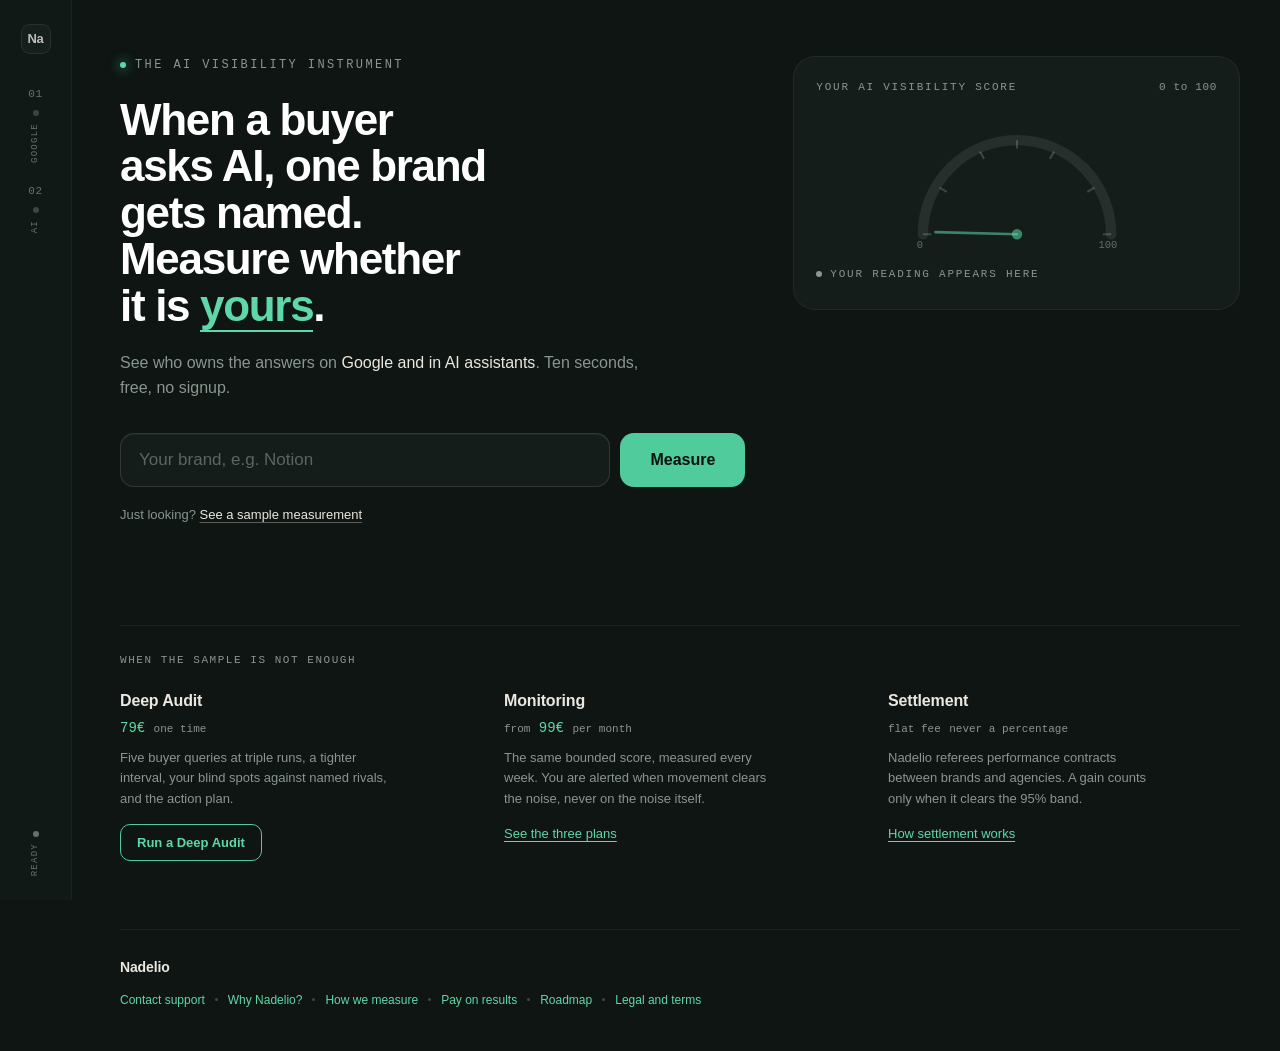
==== commit 312ac8d6: "French site: fully localize the home for a French visitor The result screen already localized per au" ====
--- a/web/index.html
+++ b/web/index.html
@@ -536,6 +536,9 @@
   .offer-cta{margin-top:14px;font-family:var(--body);font-size:13px;font-weight:600;cursor:pointer;border-radius:10px;padding:10px 16px;border:1px solid var(--action);background:transparent;color:var(--sage-signal);}
   .offer-cta:hover{background:rgba(79,209,165,.08);}
   .mtx-flat{margin-top:26px;padding-top:20px;border-top:1px dashed var(--hairline-2);font-size:13px;color:var(--muted-dark);line-height:1.6;}
+  /* The "you" marker inside the matrix cell: a pill, not a trailing bare word,
+     so "Superfly Records, Yoyaku you" can never read as a broken fragment. */
+  .mtx-you{font-family:var(--mono);font-size:9px;letter-spacing:.06em;text-transform:uppercase;color:#08110D;background:var(--amber);border-radius:5px;padding:1px 6px;margin-left:3px;vertical-align:1px;}
   /* What this means: three plain-language lines, the human summary of the grid */
   .readout{margin-top:26px;padding-top:20px;border-top:1px dashed var(--hairline-2);}
   .readout .k{font-family:var(--mono);font-size:11px;letter-spacing:.1em;text-transform:uppercase;color:var(--muted-dark);margin-bottom:10px;}
@@ -700,7 +703,7 @@
       <div class="chan" id="chan01"><span class="cno mono">01</span><span class="cdot"></span><span class="clabel">GOOGLE</span></div>
       <div class="chan" id="chan02"><span class="cno mono">02</span><span class="cdot"></span><span class="clabel">AI</span></div>
     </div>
-    <div class="rail-state" id="railState"><span class="sdot"></span><span class="slabel" id="railStateLabel">Ready</span></div>
+    <div class="rail-state" id="railState"><span class="sdot"></span><span class="slabel" id="railStateLabel" data-i18n="rail.ready">Ready</span></div>
   </aside>
 
   <!-- ============ WORK: 12-col grid, anchored left ============ -->
@@ -710,13 +713,13 @@
       <!-- ACT 1 ,  THE PROBE (7/5 asymmetric hero) -->
       <section class="hero">
         <div class="hero-l">
-          <div class="eyebrow"><span class="dot" aria-hidden="true"></span> The AI visibility instrument</div>
-          <h1>When a buyer asks AI, one brand gets named. Measure whether it is <span class="pivot">yours</span>.</h1>
-          <p class="lede">See who owns the answers on <span class="strong">Google and in AI assistants</span>. Ten seconds, free, no signup.</p>
+          <div class="eyebrow"><span class="dot" aria-hidden="true"></span> <span data-i18n="hero.eyebrow">The AI visibility instrument</span></div>
+          <h1 data-i18n-html="hero.h1">When a buyer asks AI, one brand gets named. Measure whether it is <span class="pivot">yours</span>.</h1>
+          <p class="lede" data-i18n-html="hero.lede">See who owns the answers on <span class="strong">Google and in AI assistants</span>. Ten seconds, free, no signup.</p>
 
           <div class="bar-input">
-            <input id="brand" type="text" placeholder="Your brand, e.g. Notion" onkeydown="if(event.key==='Enter')run(true)" aria-label="Your brand"/>
-            <button id="goBtn" onclick="run(true)">Measure</button>
+            <input id="brand" type="text" placeholder="Your brand, e.g. Notion" data-i18n-ph="hero.placeholder" onkeydown="if(event.key==='Enter')run(true)" aria-label="Your brand"/>
+            <button id="goBtn" onclick="run(true)" data-i18n="hero.measure">Measure</button>
           </div>
 
           <!-- PERSISTENT ENTITY RESOLVER: one card, never destroyed. -->
@@ -726,31 +729,31 @@
           <div id="planStrip" class="plan-strip" hidden></div>
 
           <div id="hintRow">
-            <input id="officialUrl" class="refine-field" type="text" placeholder="Official website, locks the exact company" oninput="onUrlInput()" onkeydown="if(event.key==='Enter')preview()"/>
-            <input id="hint" class="refine-field" type="text" placeholder="Or a few words: 'French techno label', 'AP automation'" onkeydown="if(event.key==='Enter')preview()"/>
+            <input id="officialUrl" class="refine-field" type="text" placeholder="Official website, locks the exact company" data-i18n-ph="hint.url" oninput="onUrlInput()" onkeydown="if(event.key==='Enter')preview()"/>
+            <input id="hint" class="refine-field" type="text" placeholder="Or a few words: 'French techno label', 'AP automation'" data-i18n-ph="hint.hint" onkeydown="if(event.key==='Enter')preview()"/>
             <div class="refine-row">
-              <label for="market">Market</label>
+              <label for="market" data-i18n="hint.market">Market</label>
               <select id="market">
-                <option value="">Auto</option>
+                <option value="" data-i18n="hint.auto">Auto</option>
                 <option value="fr">France</option>
                 <option value="us">US / Global</option>
                 <option value="dach">DACH</option>
                 <option value="uk">UK</option>
               </select>
-              <button id="previewBtn" class="refine-run" onclick="preview()">Update identification</button>
+              <button id="previewBtn" class="refine-run" onclick="preview()" data-i18n="hint.update">Update identification</button>
             </div>
-            <a class="more-opts" onclick="expandHint()" tabindex="0" onkeydown="if(event.key==='Enter')expandHint()">More options</a>
+            <a class="more-opts" onclick="expandHint()" tabindex="0" onkeydown="if(event.key==='Enter')expandHint()" data-i18n="hint.more">More options</a>
           </div>
 
-          <div class="sample-line">Just looking? <a onclick="run(false)" tabindex="0" onkeydown="if(event.key==='Enter')run(false)">See a sample measurement</a></div>
+          <div class="sample-line" data-i18n-html="hero.sample">Just looking? <a onclick="run(false)" tabindex="0" onkeydown="if(event.key==='Enter')run(false)">See a sample measurement</a></div>
         </div>
 
         <!-- ACT 1 right: instrument cartridge (idle heatmap filigree) -->
         <aside class="hero-r" aria-hidden="true">
           <div class="cartouche">
             <div class="cartouche-plate">
-              <span class="lab">Your AI visibility score</span>
-              <span class="range mono">0 to 100</span>
+              <span class="lab" data-i18n="cart.label">Your AI visibility score</span>
+              <span class="range mono" data-i18n="cart.range">0 to 100</span>
             </div>
             <!-- A drawn dial at rest, not a loading skeleton: graduated 0-100 arc,
                  needle parked at zero. The wait is a designed state. -->
@@ -770,7 +773,7 @@
               <text x="14" y="128" font-family="var(--mono)" font-size="10" fill="rgba(255,255,255,.35)">0</text>
               <text x="188" y="128" font-family="var(--mono)" font-size="10" fill="rgba(255,255,255,.35)">100</text>
             </svg>
-            <div class="cartouche-await" id="cartAwait"><span class="pulse"></span> Your reading appears here</div>
+            <div class="cartouche-await" id="cartAwait"><span class="pulse"></span> <span data-i18n="cart.await">Your reading appears here</span></div>
           </div>
         </aside>
       </section>
@@ -782,27 +785,27 @@
            quiet typographic strip above the footer. The free measure keeps the
            hero to itself; this answers "then what" without shouting. -->
       <section class="offers" aria-label="Paid measurements">
-        <div class="offers-k">When the sample is not enough</div>
+        <div class="offers-k" data-i18n="offers.k">When the sample is not enough</div>
         <div class="offers-grid">
           <div class="offer">
-            <div class="on">Deep Audit</div>
-            <div class="op mono">79&euro; <span>one time</span></div>
-            <div class="od">Five buyer queries at triple runs, a tighter interval, your blind spots against named rivals, and the action plan.</div>
-            <span id="offerDeepBtn"><button class="offer-cta" data-deepcta onclick="startCheckout()">Run a Deep Audit</button></span>
-            <a id="offerDeepLink" class="offer-link" hidden onclick="scrollToPlanche()" tabindex="0" onkeydown="if(event.key==='Enter')scrollToPlanche()">Open the dossier preview above</a>
+            <div class="on" data-i18n="offers.deep.n">Deep Audit</div>
+            <div class="op mono">79&euro; <span data-i18n="offers.onetime">one time</span></div>
+            <div class="od" data-i18n="offers.deep.d">Five buyer queries at triple runs, a tighter interval, your blind spots against named rivals, and the action plan.</div>
+            <span id="offerDeepBtn"><button class="offer-cta" data-deepcta onclick="startCheckout()" data-i18n="offers.deep.cta">Run a Deep Audit</button></span>
+            <a id="offerDeepLink" class="offer-link" hidden onclick="scrollToPlanche()" tabindex="0" onkeydown="if(event.key==='Enter')scrollToPlanche()" data-i18n="offers.deep.link">Open the dossier preview above</a>
             <div class="offer-msg" data-deepmsg></div>
           </div>
           <div class="offer">
-            <div class="on">Monitoring</div>
-            <div class="op mono">from 99&euro; <span>per month</span></div>
-            <div class="od">The same bounded score, measured every week. You are alerted when movement clears the noise, never on the noise itself.</div>
-            <a class="offer-link" href="/settlement#pricing">See the three plans</a>
+            <div class="on" data-i18n="offers.mon.n">Monitoring</div>
+            <div class="op mono"><span data-i18n="offers.from">from</span> 99&euro; <span data-i18n="offers.permonth">per month</span></div>
+            <div class="od" data-i18n="offers.mon.d">The same bounded score, measured every week. You are alerted when movement clears the noise, never on the noise itself.</div>
+            <a class="offer-link" href="/settlement#pricing" onclick="track('monitor_click')" data-i18n="offers.mon.link">See the three plans</a>
           </div>
           <div class="offer">
-            <div class="on">Settlement</div>
-            <div class="op mono">flat fee <span>never a percentage</span></div>
-            <div class="od">Nadelio referees performance contracts between brands and agencies. A gain counts only when it clears the 95% band.</div>
-            <a class="offer-link" href="/settlement">How settlement works</a>
+            <div class="on" data-i18n="offers.set.n">Settlement</div>
+            <div class="op mono"><span data-i18n="offers.flat">flat fee</span> <span data-i18n="offers.neverpct">never a percentage</span></div>
+            <div class="od" data-i18n="offers.set.d">Nadelio referees performance contracts between brands and agencies. A gain counts only when it clears the 95% band.</div>
+            <a class="offer-link" href="/settlement" data-i18n="offers.set.link">How settlement works</a>
           </div>
         </div>
       </section>
@@ -810,17 +813,17 @@
       <footer class="site">
         <div class="brandline">Nadelio</div>
         <div class="row">
-          <a href="mailto:adam.chabbi94@gmail.com">Contact support</a>
+          <a href="mailto:adam.chabbi94@gmail.com" data-i18n="foot.support">Contact support</a>
           <span class="sep"></span>
-          <a href="/compare">Why Nadelio?</a>
+          <a href="/compare" data-i18n="foot.why">Why Nadelio?</a>
           <span class="sep"></span>
-          <a href="/methodology">How we measure</a>
+          <a href="/methodology" data-i18n="foot.how">How we measure</a>
           <span class="sep"></span>
-          <a href="/settlement">Pay on results</a>
+          <a href="/settlement" data-i18n="foot.pay">Pay on results</a>
           <span class="sep"></span>
-          <a href="/roadmap">Roadmap</a>
+          <a href="/roadmap" data-i18n="foot.roadmap">Roadmap</a>
           <span class="sep"></span>
-          <a href="mailto:adam.chabbi94@gmail.com">Legal and terms</a>
+          <a href="mailto:adam.chabbi94@gmail.com" data-i18n="foot.legal">Legal and terms</a>
         </div>
       </footer>
 
@@ -831,7 +834,101 @@
 <script>
   var SUPPORT_EMAIL='adam.chabbi94@gmail.com';
   var esc=function(s){return String(s).replace(/[&<>"']/g,function(c){return {'&':'&amp;','<':'&lt;','>':'&gt;','"':'&quot;',"'":"&#39;"}[c];});};
+
+  // ============ CHROME LOCALIZATION (whole-page FR) ============
+  // The result screen already localizes per audited brand (isFR/_curFR). This
+  // layer localizes the STATIC chrome (hero, offers, footer, meta) for a French
+  // VISITOR: French when the URL says ?lang=fr, or the browser language starts
+  // with fr and no ?lang=en override is present. English stays the default and
+  // is never regressed. Every translated node carries data-i18n (textContent),
+  // data-i18n-html (innerHTML, for the ones with inner spans), or data-i18n-ph
+  // (placeholder). Keys map to the FR dictionary below.
+  var SITE_FR={
+    'rail.ready':'Prêt',
+    'hero.eyebrow':"L'instrument de visibilité IA",
+    'hero.h1':'Quand un acheteur interroge une IA, une marque est nommée. Mesurez si c’est <span class="pivot">la vôtre</span>.',
+    'hero.lede':'Voyez qui possède les réponses sur <span class="strong">Google et dans les assistants IA</span>. Dix secondes, gratuit, sans compte.',
+    'hero.placeholder':'Votre marque, par exemple Notion',
+    'hero.measure':'Mesurer',
+    'hero.sample':'Juste curieux ? <a onclick="run(false)" tabindex="0" onkeydown="if(event.key===\'Enter\')run(false)">Voir une mesure exemple</a>',
+    'hint.url':'Site officiel, verrouille la bonne entreprise',
+    'hint.hint':"Ou quelques mots : 'label techno français', 'gestion de trésorerie'",
+    'hint.market':'Marché',
+    'hint.auto':'Auto',
+    'hint.update':"Mettre à jour l'identification",
+    'hint.more':'Plus d’options',
+    'cart.label':'Votre score de visibilité IA',
+    'cart.range':'0 à 100',
+    'cart.await':'Votre lecture apparaîtra ici',
+    'offers.k':"Quand l'échantillon ne suffit plus",
+    'offers.onetime':'une fois',
+    'offers.from':'dès',
+    'offers.permonth':'par mois',
+    'offers.flat':'forfait fixe',
+    'offers.neverpct':'jamais un pourcentage',
+    'offers.deep.n':'Audit approfondi',
+    'offers.deep.d':'Cinq requêtes d’acheteur en triple mesure, un intervalle plus serré, vos angles morts face aux concurrents nommés, et le plan d’action.',
+    'offers.deep.cta':'Lancer un audit approfondi',
+    'offers.deep.link':'Ouvrir l’aperçu du dossier ci-dessus',
+    'offers.mon.n':'Surveillance',
+    'offers.mon.d':'Le même score borné, mesuré chaque semaine. Vous êtes alerté quand un mouvement sort du bruit, jamais sur le bruit lui-même.',
+    'offers.mon.link':'Voir les trois offres',
+    'offers.set.n':'Règlement',
+    'offers.set.d':'Nadelio arbitre les contrats de performance entre marques et agences. Un gain ne compte que s’il sort de la bande à 95 pour cent.',
+    'offers.set.link':'Comment marche le règlement',
+    'foot.support':'Contacter le support',
+    'foot.why':'Pourquoi Nadelio ?',
+    'foot.how':'Comment nous mesurons',
+    'foot.pay':'Payez sur résultats',
+    'foot.roadmap':'Feuille de route',
+    'foot.legal':'Mentions et conditions'
+  };
+  function pageLang(){
+    try{
+      var p=new URLSearchParams(window.location.search).get('lang');
+      if(p==='fr')return 'fr';
+      if(p==='en')return 'en';
+    }catch(e){}
+    return /^fr/i.test(navigator.language||navigator.userLanguage||'')?'fr':'en';
+  }
+  var PAGE_FR=(pageLang()==='fr');
+  function applyChromeLang(){
+    if(!PAGE_FR)return; // English is the authored default, nothing to do
+    document.documentElement.setAttribute('lang','fr');
+    var nodes=document.querySelectorAll('[data-i18n],[data-i18n-html],[data-i18n-ph]');
+    for(var i=0;i<nodes.length;i++){
+      var el=nodes[i];
+      var kt=el.getAttribute('data-i18n');
+      if(kt&&SITE_FR[kt]!=null)el.textContent=SITE_FR[kt];
+      var kh=el.getAttribute('data-i18n-html');
+      if(kh&&SITE_FR[kh]!=null)el.innerHTML=SITE_FR[kh];
+      var kp=el.getAttribute('data-i18n-ph');
+      if(kp&&SITE_FR[kp]!=null)el.setAttribute('placeholder',SITE_FR[kp]);
+    }
+  }
+
+  // ============ FUNNEL TRACKING (fail-open, own D1, no third-party analytics) ============
+  function track(name,extra){
+    try{
+      var b=document.getElementById('brand');
+      var payload={name:name,brand:(b&&b.value||'').slice(0,120)};
+      if(window.__curMarket)payload.market=String(window.__curMarket).slice(0,60);
+      if(extra&&extra.tier)payload.tier=String(extra.tier).slice(0,40);
+      var body=JSON.stringify(payload);
+      if(navigator.sendBeacon){navigator.sendBeacon('/api/event',new Blob([body],{type:'application/json'}));}
+      else{fetch('/api/event',{method:'POST',headers:{'Content-Type':'application/json'},body:body,keepalive:true}).catch(function(){});}
+    }catch(e){}
+  }
+
   function useChip(b){document.getElementById('brand').value=b;run(true);}
+
+  // ============ RESULT SCREEN i18n (copy only, zero logic change) ============
+  // French renders when the audited brand's query language is French OR its
+  // market names France. English is untouched otherwise. render() sets
+  // _curFR once per measurement; helpers that do not receive `d` (the label
+  // helpers called deep inside string-building) read it from there.
+  function isFR(d){return /^fr/i.test((d&&d.query_language)||'')||/france|\bfr\b/i.test((d&&d.market)||'');}
+  var _curFR=false;
 
   // ============ MOTION HELPERS ============
   function reduceMotion(){return !!(window.matchMedia&&window.matchMedia('(prefers-reduced-motion:reduce)').matches);}
@@ -884,7 +981,7 @@
     var nd=document.getElementById('dialNeedle'),hub=document.getElementById('dialHub'),aw=document.getElementById('cartAwait');
     if(nd){nd.setAttribute('x2','32');nd.setAttribute('y2','113');nd.setAttribute('stroke','var(--sage-signal)');nd.setAttribute('opacity','.55');}
     if(hub){hub.setAttribute('fill','var(--sage-signal)');hub.setAttribute('opacity','.55');}
-    if(aw)aw.innerHTML='<span class="pulse"></span> Your reading appears here';
+    if(aw)aw.innerHTML='<span class="pulse"></span> '+(PAGE_FR?'Votre lecture apparaîtra ici':'Your reading appears here');
   }
   // The offers strip is state-aware: hidden while an error card asks the user
   // to recover (never pitch payment on a failed free read), and once a result
@@ -898,13 +995,16 @@
     if(l)l.hidden=(mode!=='result');
   }
   function scrollToPlanche(){var doc=document.querySelector('#out .doc');if(doc)doc.scrollIntoView({behavior:reduceMotion()?'auto':'smooth',block:'start'});}
+  // Tiny chrome translator for JS-built strings on the journey. EN by default,
+  // FR when the visitor is French (same PAGE_FR flag as the static chrome).
+  function T(en,fr){return PAGE_FR?fr:en;}
   function setRailState(mode){
     var el=document.getElementById('railState'),lab=document.getElementById('railStateLabel');
     if(!el)return;
     el.classList.remove('live');
-    if(mode==='live'){el.classList.add('live');if(lab)lab.textContent='Live';}
-    else if(mode==='cached'){if(lab)lab.textContent='Cached';}
-    else{if(lab)lab.textContent='Ready';}
+    if(mode==='live'){el.classList.add('live');if(lab)lab.textContent=T('Live','En direct');}
+    else if(mode==='cached'){if(lab)lab.textContent=T('Cached','En cache');}
+    else{if(lab)lab.textContent=T('Ready','Prêt');}
   }
 
   // ============ ENTITY RESOLVER ,  persistent identity card ============
@@ -966,8 +1066,8 @@
       el.innerHTML=
         '<div class="rz-fav'+(host?' rz-fav--load':'')+'">'+faviconImg(host,brand)+'</div>'+
         '<div class="rz-meta">'+
-          '<span class="rz-badge resolving"><span class="lv"></span>'+(d.live?'Recognized, press Enter to lock it in.':'Reading…')+'</span>'+
-          '<div class="rz-name">'+esc(brand||host||'Identifying…')+'</div>'+
+          '<span class="rz-badge resolving"><span class="lv"></span>'+(d.live?T('Recognized, press Enter to lock it in.','Reconnu, appuyez sur Entrée pour valider.'):T('Reading…','Lecture…'))+'</span>'+
+          '<div class="rz-name">'+esc(brand||host||T('Identifying…','Identification…'))+'</div>'+
           (host?'<div class="rz-domain"><span class="dot"></span>'+esc(host)+'</div>':'<div class="rz-sk w1"></div>')+
           '<div class="rz-sk w2"></div>'+
         '</div>';
@@ -984,20 +1084,20 @@
       if(d.toast){
         var sm=[];if(d.sector)sm.push(d.sector);if(d.market)sm.push(d.market);
         toastHtml=sm.length
-          ?'<div class="rz-toast">Locked: '+esc(sm.join(', '))+'.</div>'
-          :'<div class="rz-toast">Locked on '+esc(host||d.brand||'the site')+'. Measuring the right company.</div>';
+          ?'<div class="rz-toast">'+T('Locked: ','Verrouillé : ')+esc(sm.join(', '))+'.</div>'
+          :'<div class="rz-toast">'+T('Locked on ','Verrouillé sur ')+esc(host||d.brand||T('the site','le site'))+T('. Measuring the right company.','. Mesure de la bonne entreprise.')+'</div>';
       }
       el.innerHTML=
         '<div class="rz-fav">'+faviconImg(host,name||d.brand)+'</div>'+
         '<div class="rz-meta">'+
-          '<span class="rz-badge high">Verified on the web</span>'+
+          '<span class="rz-badge high">'+T('Verified on the web','Vérifié sur le web')+'</span>'+
           '<div class="rz-name">'+esc(name||d.brand||host)+'</div>'+
           (host?'<div class="rz-domain sage"><span class="dot"></span><a href="'+esc('https://'+host)+'" target="_blank" rel="noopener">'+esc(host)+'</a></div>':'')+
           (desc?'<div class="rz-desc">'+esc(truncDesc(desc,150))+'</div>':'')+
         '</div>'+
         '<div class="rz-actions">'+
-          '<span class="rz-lock">Identity locked'+(host?' from '+esc(host):'')+'</span>'+
-          '<button class="rz-ghostfix" onclick="cancelAutoChain()">Not '+esc(name||d.brand||'this')+'? Fix it</button>'+
+          '<span class="rz-lock">'+T('Identity locked','Identité verrouillée')+(host?T(' from ',' depuis ')+esc(host):'')+'</span>'+
+          '<button class="rz-ghostfix" onclick="cancelAutoChain()">'+T('Not ','Pas ')+esc(name||d.brand||T('this','celle-ci'))+T('? Fix it',' ? Corriger')+'</button>'+
         '</div>'+
         toastHtml;
       return;
@@ -1014,7 +1114,7 @@
       domainHtml=host?'<div class="rz-domain"><span class="dot"></span><a href="'+esc('https://'+host)+'" target="_blank" rel="noopener">'+esc(host)+'</a></div>':'';
       descHtml=desc?'<div class="rz-desc">'+esc(truncDesc(desc,150))+'</div>':'';
     }else{
-      descHtml='<div class="rz-desc">Common name, several companies share it. Paste your official site and the read locks onto the right one.</div>';
+      descHtml='<div class="rz-desc">'+T('Common name, several companies share it. Paste your official site and the read locks onto the right one.','Nom courant, plusieurs entreprises le partagent. Collez votre site officiel et la lecture se verrouille sur la bonne.')+'</div>';
     }
     var nameCls=hasIdentity&&name?'rz-name':'rz-name muted';
     var nameTxt=hasIdentity&&name?name:brand;
@@ -1022,15 +1122,15 @@
     // (a single tap keeps going); doubting it is the quiet secondary path. With
     // no guess at all, the primary is the one thing that unblocks: the site.
     var actions=hasIdentity
-      ?'<button class="btn-primary" onclick="confirmAnalyze()">Yes, measure '+esc(host||brand)+'</button>'+
-       '<button class="btn-ghost" onclick="openHintCompact()">Not this one?</button>'
-      :'<button class="btn-primary" onclick="openHintCompact()">Paste your site</button>'+
-       '<button class="btn-ghost" onclick="confirmAnalyze()">Measure on the name anyway</button>';
+      ?'<button class="btn-primary" onclick="confirmAnalyze()">'+T('Yes, measure ','Oui, mesurer ')+esc(host||brand)+'</button>'+
+       '<button class="btn-ghost" onclick="openHintCompact()">'+T('Not this one?','Pas la bonne ?')+'</button>'
+      :'<button class="btn-primary" onclick="openHintCompact()">'+T('Paste your site','Collez votre site')+'</button>'+
+       '<button class="btn-ghost" onclick="confirmAnalyze()">'+T('Measure on the name anyway','Mesurer sur le nom quand même')+'</button>';
     el.innerHTML=
       '<div class="rz-fav">'+faviconImg(host,nameTxt||brand)+'</div>'+
       '<div class="rz-meta">'+
-        '<span class="rz-badge low">Best guess</span>'+
-        '<div class="'+nameCls+'">'+esc(nameTxt||'Best guess')+'</div>'+
+        '<span class="rz-badge low">'+T('Best guess','Meilleure hypothèse')+'</span>'+
+        '<div class="'+nameCls+'">'+esc(nameTxt||T('Best guess','Meilleure hypothèse'))+'</div>'+
         domainHtml+descHtml+
       '</div>'+
       '<div class="rz-actions">'+actions+'</div>';
@@ -1115,6 +1215,7 @@
     var out=document.getElementById('out'),btn=document.getElementById('goBtn');
     var brand=document.getElementById('brand').value.trim();
     if(!live){
+      track('sample_seen');
       hideResolver();
       btn.disabled=true;
       out.innerHTML='<div class="card"><div class="stage">Loading a sample measurement…<div class="bar"><i></i></div></div></div>';
@@ -1142,8 +1243,8 @@
     var myGen=++_rzGen;
     var seedHost=hostOf(officialUrl)||(function(){var b=document.getElementById('brand').value.trim();return hostOf(b);})();
     renderResolver('resolving',{host:seedHost,brand:brand},myGen);
-    out.innerHTML='<div class="card"><div class="stage">Identifying <b>'+esc(brand)+'</b> on the web…<div class="bar"><i></i></div>'+
-      '<div class="beats"><span class="active">Identification</span><span class="sep">&#8594;</span><span>SERP</span><span class="sep">&#8594;</span><span>AI</span></div></div></div>';
+    out.innerHTML='<div class="card"><div class="stage">'+T('Identifying ','Identification de ')+'<b>'+esc(brand)+'</b>'+T(' on the web…',' sur le web…')+'<div class="bar"><i></i></div>'+
+      '<div class="beats"><span class="active">'+T('Identification','Identification')+'</span><span class="sep">&#8594;</span><span>'+T('SERP','SERP')+'</span><span class="sep">&#8594;</span><span>'+T('AI','IA')+'</span></div></div></div>';
     // Honest slow-path note: the free-tier server sleeps when idle and the
     // first request of a quiet period can take up to a minute to answer. Tell
     // the user instead of letting a silent bar read as "broken".
@@ -1151,7 +1252,7 @@
       if(myGen!==_rzGen)return;
       var st=out.querySelector('.stage');
       if(st){var n=document.createElement('div');n.className='stage-slow';
-        n.textContent='Still reading. The first measure after a quiet period can take up to a minute while the instrument wakes.';
+        n.textContent=T('Still reading. The first measure after a quiet period can take up to a minute while the instrument wakes.','Lecture en cours. La première mesure après une période creuse peut prendre jusqu\'à une minute, le temps que l\'instrument se réveille.');
         st.appendChild(n);}
     },8000);
     var data,res;
@@ -1160,13 +1261,13 @@
       data=await res.json();
     }catch(e){
       clearTimeout(slowNote);
-      renderResolverError(brand,myGen,'Could not reach the instrument. Nothing was measured.');
+      renderResolverError(brand,myGen,T('Could not reach the instrument. Nothing was measured.','Impossible de joindre l\'instrument. Rien n\'a été mesuré.'));
       out.innerHTML='';
       btn.disabled=false;if(pbtn)pbtn.disabled=false;return;
     }
     clearTimeout(slowNote);
     if(!res.ok||data.error){
-      renderResolverError(brand,myGen,typeof data.error==='string'?data.error:'Could not identify this brand.');
+      renderResolverError(brand,myGen,typeof data.error==='string'?data.error:T('Could not identify this brand.','Impossible d\'identifier cette marque.'));
       out.innerHTML='';
       btn.disabled=false;if(pbtn)pbtn.disabled=false;return;
     }
@@ -1185,13 +1286,13 @@
     el.innerHTML=
       '<div class="rz-fav">'+fallbackSlot(brand)+'</div>'+
       '<div class="rz-meta">'+
-        '<span class="rz-badge low">Read failed</span>'+
-        '<div class="rz-name">'+esc(brand||'This brand')+'</div>'+
-        '<div class="rz-desc">'+esc(msg||'The identification step failed. Nothing was measured.')+'</div>'+
+        '<span class="rz-badge low">'+T('Read failed','Lecture échouée')+'</span>'+
+        '<div class="rz-name">'+esc(brand||T('This brand','Cette marque'))+'</div>'+
+        '<div class="rz-desc">'+esc(msg||T('The identification step failed. Nothing was measured.','L\'étape d\'identification a échoué. Rien n\'a été mesuré.'))+'</div>'+
       '</div>'+
       '<div class="rz-actions">'+
-        '<button class="btn-primary" onclick="preview()">Try again</button>'+
-        '<button class="btn-ghost" onclick="openHintCompact()">Paste your site</button>'+
+        '<button class="btn-primary" onclick="preview()">'+T('Try again','Réessayer')+'</button>'+
+        '<button class="btn-ghost" onclick="openHintCompact()">'+T('Paste your site','Collez votre site')+'</button>'+
       '</div>';
   }
 
@@ -1234,8 +1335,8 @@
       out.dataset.clarifyCount='0';
       renderResolver('high',{brand:data.brand,name:dispName,official_url:officialUrl,desc:dispDesc,
         toast:corrected,sector:data.sector||'',market:market},gen);
-      out.innerHTML='<div class="card"><div class="stage">Identity confirmed, measuring <b>'+esc(data.brand)+'</b>…<div class="bar"><i></i></div>'+
-        '<div class="beats"><span class="done">Identification &#10003;</span><span class="sep">&#8594;</span><span class="active">SERP running</span><span class="sep">&#8594;</span><span>AI running</span></div></div></div>';
+      out.innerHTML='<div class="card"><div class="stage">'+T('Identity confirmed, measuring ','Identité confirmée, mesure de ')+'<b>'+esc(data.brand)+'</b>…<div class="bar"><i></i></div>'+
+        '<div class="beats"><span class="done">'+T('Identification','Identification')+' &#10003;</span><span class="sep">&#8594;</span><span class="active">'+T('SERP running','SERP en cours')+'</span><span class="sep">&#8594;</span><span>'+T('AI running','IA en cours')+'</span></div></div></div>';
       if(_autoChainTimer){clearTimeout(_autoChainTimer);}
       _autoChainTimer=setTimeout(function(){_autoChainTimer=null;confirmAnalyze();},reduceMotion()?200:700);
       return;
@@ -1253,12 +1354,12 @@
     // matching refine field. Sample size and method are declared BEFORE the
     // click, with the methodology one tap away, never discovered after.
     var rivals=competitors.filter(function(c){return c.toLowerCase()!==(data.brand||'').toLowerCase();}).slice(0,4);
-    showPlan('<span class="k">The plan</span>'+
-      '<span class="plan-chip tap" onclick="openRefineField(\'hint\')" title="Adjust the sector">'+esc(data.sector||'Sector to confirm')+'</span>'+
-      (market?'<span class="plan-chip tap" onclick="openRefineField(\'market\')" title="Change the market">'+esc(market)+'</span>':'')+
-      (rivals.length?'<span class="plan-chip tap" onclick="openRefineField(\'hint\')" title="Adjust who you are measured against">vs '+esc(rivals.join(', '))+'</span>':'')+
-      '<span class="plan-chip">'+queries.length+' '+(queries.length>1?'queries':'query')+' &times; 3 runs</span>'+
-      '<a class="plan-chip" href="/methodology" title="How the interval is computed">95% confidence interval</a>');
+    showPlan('<span class="k">'+T('The plan','Le plan')+'</span>'+
+      '<span class="plan-chip tap" onclick="openRefineField(\'hint\')" title="'+T('Adjust the sector','Ajuster le secteur')+'">'+esc(data.sector||T('Sector to confirm','Secteur à confirmer'))+'</span>'+
+      (market?'<span class="plan-chip tap" onclick="openRefineField(\'market\')" title="'+T('Change the market','Changer le marché')+'">'+esc(market)+'</span>':'')+
+      (rivals.length?'<span class="plan-chip tap" onclick="openRefineField(\'hint\')" title="'+T('Adjust who you are measured against','Ajuster les concurrents de la mesure')+'">'+T('vs ','vs ')+esc(rivals.join(', '))+'</span>':'')+
+      '<span class="plan-chip">'+queries.length+' '+T(queries.length>1?'queries':'query',queries.length>1?'requêtes':'requête')+' &times; 3 '+T('runs','passages')+'</span>'+
+      '<a class="plan-chip" href="/methodology" title="'+T('How the interval is computed','Comment l\'intervalle est calculé')+'">'+T('95% confidence interval','Intervalle de confiance à 95 %')+'</a>');
     out.innerHTML='';
   }
   // A plan chip was tapped: open the FULL refine row and focus the matching field.
@@ -1277,14 +1378,14 @@
     el.innerHTML=
       '<div class="rz-fav">'+faviconImg(host,d.name||d.brand)+'</div>'+
       '<div class="rz-meta">'+
-        '<span class="rz-badge low">Best guess</span>'+
-        '<div class="rz-name">'+esc(d.name||d.brand||'Best guess')+'</div>'+
+        '<span class="rz-badge low">'+T('Best guess','Meilleure hypothèse')+'</span>'+
+        '<div class="rz-name">'+esc(d.name||d.brand||T('Best guess','Meilleure hypothèse'))+'</div>'+
         (host?'<div class="rz-domain"><span class="dot"></span>'+esc(host)+'</div>':'')+
-        '<div class="rz-desc">Could not read that site, I will measure on the name.</div>'+
+        '<div class="rz-desc">'+T('Could not read that site, I will measure on the name.','Impossible de lire ce site, je vais mesurer sur le nom.')+'</div>'+
       '</div>'+
       '<div class="rz-actions">'+
-        '<button class="btn-primary" onclick="confirmAnalyze()">Measure now</button>'+
-        '<button class="btn-ghost" onclick="refinePreview()">Try another site</button>'+
+        '<button class="btn-primary" onclick="confirmAnalyze()">'+T('Measure now','Mesurer maintenant')+'</button>'+
+        '<button class="btn-ghost" onclick="refinePreview()">'+T('Try another site','Essayer un autre site')+'</button>'+
       '</div>';
   }
 
@@ -1298,6 +1399,7 @@
   }
 
   async function confirmAnalyze(){
+    track('input_submitted');
     hidePlan(); // measuring starts: the plan line handed its job to the progress card
     var out=document.getElementById('out'),btn=document.getElementById('goBtn');
     var brand=out.dataset.previewBrand||document.getElementById('brand').value.trim();
@@ -1311,22 +1413,22 @@
     try{queries=JSON.parse(out.dataset.previewQueries||'[]');}catch(e){}
     btn.disabled=true;
     litChannel('chan01');
-    out.innerHTML='<div class="card"><div class="stage">Measuring live SERP and AI for <b>'+esc(brand)+'</b>…<div class="bar"><i></i></div>'+
-      '<div class="beats"><span class="done">Identification &#10003;</span><span class="sep">&#8594;</span><span class="active">SERP running</span><span class="sep">&#8594;</span><span>AI running</span></div></div></div>';
+    out.innerHTML='<div class="card"><div class="stage">'+T('Measuring live SERP and AI for ','Mesure en direct du SERP et de l\'IA pour ')+'<b>'+esc(brand)+'</b>…<div class="bar"><i></i></div>'+
+      '<div class="beats"><span class="done">'+T('Identification','Identification')+' &#10003;</span><span class="sep">&#8594;</span><span class="active">'+T('SERP running','SERP en cours')+'</span><span class="sep">&#8594;</span><span>'+T('AI running','IA en cours')+'</span></div></div></div>';
     var data,res;
     try{
       res=await fetch('/api/analyze',{method:'POST',headers:{'Content-Type':'application/json'},body:JSON.stringify({live:true,brand:brand,sector:sector,competitors:competitors,queries:queries,market_label:marketLabel,query_language:queryLanguage,identified_as:identifiedAs,confidence:confidence,deep:isDeep()})});
       data=await res.json();
     }catch(e){
-      out.innerHTML='<div class="card"><div class="stage">Could not reach the instrument. Try again in a moment.</div></div>';
+      out.innerHTML='<div class="card"><div class="stage">'+T('Could not reach the instrument. Try again in a moment.','Impossible de joindre l\'instrument. Réessayez dans un instant.')+'</div></div>';
       btn.disabled=false;return;
     }
     if(res.status===429&&(data.error==='quota_ip'||data.error==='quota_global')){
-      out.innerHTML='<div class="card"><div class="stage" style="background:rgba(217,164,65,.1);border:1px solid rgba(217,164,65,.3);border-radius:12px;padding:18px;color:var(--amber)">'+esc(data.message||'Live analysis limit reached.')+'</div>'+
-        '<div class="pro-cta"><button onclick="run(false)" style="background:var(--paper-ink)">See sample instead</button></div>'+proCta()+'</div>';
+      out.innerHTML='<div class="card"><div class="stage" style="background:rgba(217,164,65,.1);border:1px solid rgba(217,164,65,.3);border-radius:12px;padding:18px;color:var(--amber)">'+esc(data.message||T('Live analysis limit reached.','Limite de mesures en direct atteinte.'))+'</div>'+
+        '<div class="pro-cta"><button onclick="run(false)" style="background:var(--paper-ink)">'+T('See sample instead','Voir un exemple à la place')+'</button></div>'+proCta()+'</div>';
       btn.disabled=false;return;
     }
-    if(data.error){out.innerHTML='<div class="card"><div class="stage">'+esc(typeof data.error==='string'?data.error:(data.message||'Something went wrong.'))+'</div></div>';btn.disabled=false;return;}
+    if(data.error){out.innerHTML='<div class="card"><div class="stage">'+esc(typeof data.error==='string'?data.error:(data.message||T('Something went wrong.','Une erreur est survenue.')))+'</div></div>';btn.disabled=false;return;}
     litChannel('chan02');
     render(data);btn.disabled=false;
   }
@@ -1336,9 +1438,19 @@
   // screen: the Deep Audit planche below owns the 79 euro sell, so this block
   // carries the RECURRING product (monitoring, priced), then the email capture.
   function proCta(){
+    var FR=_curFR;
+    if(FR){
+      return '<div class="pro-cta">'+
+        '<span class="label">Cette lecture gratuite est un échantillon de 2 requêtes. Un score bouge de semaine en semaine, la marge vous dit quand ça compte.</span>'+
+        '<a class="upsell-link" href="/settlement#pricing" onclick="track(\'monitor_click\')">Surveillez cette marque chaque semaine, dès 99&euro;/mois</a>'+
+        '<span class="upsell-note">Des alertes seulement quand le mouvement sort du bruit.</span>'+
+        '<span class="label" style="margin-top:12px;">Recevez ce diagnostic et vos 3 angles morts par email.</span>'+
+        '<input id="proEmail" type="email" placeholder="votre@email.com"><button onclick="notifyMe()">Envoyez le moi</button><span class="ok" id="proOk">Vous êtes sur la liste.</span>'+
+        '<span class="monitor">Nadelio règle aussi des contrats de visibilité IA au résultat. <a href="/settlement">Voir comment</a></span></div>';
+    }
     return '<div class="pro-cta">'+
       '<span class="label">This free read is a 2 query sample. A score moves week to week, the margin tells you when it matters.</span>'+
-      '<a class="upsell-link" href="/settlement#pricing">Monitor this brand weekly, from 99&euro;/mo</a>'+
+      '<a class="upsell-link" href="/settlement#pricing" onclick="track(\'monitor_click\')">Monitor this brand weekly, from 99&euro;/mo</a>'+
       '<span class="upsell-note">Alerts only when movement clears the noise.</span>'+
       '<span class="label" style="margin-top:12px;">Receive this diagnosis and your 3 blind spots by email.</span>'+
       '<input id="proEmail" type="email" placeholder="your@email.com"><button onclick="notifyMe()">Send it to me</button><span class="ok" id="proOk">You\'re on the list.</span>'+
@@ -1388,6 +1500,7 @@
   }
 
   async function startCheckout(){
+    track('deep_click');
     var brand=document.getElementById('brand').value.trim();
     if(!brand){document.getElementById('brand').focus();deepMsg('Type your brand above first, the audit needs a subject.',true);return;}
     var hintEl=document.getElementById('hint');
@@ -1410,6 +1523,7 @@
       deepMsg(msg,true);
       deepCtaLock(false);return;
     }
+    track('checkout_started');
     window.location=data.url;
   }
 
@@ -1511,6 +1625,7 @@
   }
 
   function buildInsight(r,brandName){
+    var FR=_curFR;
     var present=r.filter(function(x){return x.share_of_voice>0;});if(present.length===0)return null;
     var leader=present[0],second=present[1];
     var you=r.find(function(x){return x.brand.toLowerCase()===String(brandName).toLowerCase();});
@@ -1520,16 +1635,26 @@
     if(second&&rp(leader.share_of_voice)===rp(second.share_of_voice)){
       var cellsL=leader.cells||{},nL=0,topAll=true;
       for(var kq in cellsL){nL++;if(cellsL[kq].rank!==1)topAll=false;}
-      return 'Equal share of voice, '+rp(leader.share_of_voice)+'/'+rp(second.share_of_voice)+'. <b>'+esc(leader.brand)+'</b> '+
-        (topAll&&nL>0?'holds the top spot on every query':'holds the better positions')+'.';
-    }
-    var parts=['<b>'+esc(leader.brand)+'</b> leads with '+rp(leader.share_of_voice)+'% share of voice'];
-    if(second){var gap=leader.share_of_voice-second.share_of_voice;parts.push(gap<8?'with <b>'+esc(second.brand)+'</b> right behind ('+rp(second.share_of_voice)+'%)':'well ahead of <b>'+esc(second.brand)+'</b> ('+rp(second.share_of_voice)+'%)');}
+      return FR
+        ?('Part de voix égale, '+rp(leader.share_of_voice)+'/'+rp(second.share_of_voice)+'. <b>'+esc(leader.brand)+'</b> '+
+          (topAll&&nL>0?'occupe la première place sur chaque requête':'occupe les meilleures positions')+'.')
+        :('Equal share of voice, '+rp(leader.share_of_voice)+'/'+rp(second.share_of_voice)+'. <b>'+esc(leader.brand)+'</b> '+
+          (topAll&&nL>0?'holds the top spot on every query':'holds the better positions')+'.');
+    }
+    var parts=FR
+      ?['<b>'+esc(leader.brand)+'</b> mène avec '+rp(leader.share_of_voice)+'% de part de voix']
+      :['<b>'+esc(leader.brand)+'</b> leads with '+rp(leader.share_of_voice)+'% share of voice'];
+    if(second){
+      var gap=leader.share_of_voice-second.share_of_voice;
+      parts.push(FR
+        ?(gap<8?'<b>'+esc(second.brand)+'</b> juste derrière ('+rp(second.share_of_voice)+'%)':'largement devant <b>'+esc(second.brand)+'</b> ('+rp(second.share_of_voice)+'%)')
+        :(gap<8?'with <b>'+esc(second.brand)+'</b> right behind ('+rp(second.share_of_voice)+'%)':'well ahead of <b>'+esc(second.brand)+'</b> ('+rp(second.share_of_voice)+'%)'));
+    }
     var tail='';
     if(you){var rank=r.indexOf(you)+1;
       // When YOU are the leader, the sentence already says it: no sewn-on tail.
-      if(you.share_of_voice===0)tail=' <b>'+esc(you.brand)+'</b> is invisible here, the clearest place to win.';
-      else if(rank!==1)tail=' <b>'+esc(you.brand)+'</b> sits at #'+rank+', room to climb.';}
+      if(you.share_of_voice===0)tail=FR?(' <b>'+esc(you.brand)+'</b> est invisible ici, l’endroit le plus clair où gagner.'):(' <b>'+esc(you.brand)+'</b> is invisible here, the clearest place to win.');
+      else if(rank!==1)tail=FR?(' <b>'+esc(you.brand)+'</b> se situe à la #'+rank+', de la marge pour progresser.'):(' <b>'+esc(you.brand)+'</b> sits at #'+rank+', room to climb.');}
     return parts.join(', ')+'.'+tail;
   }
 
@@ -1563,6 +1688,7 @@
   function geoScoreColorDark(s){return s>=71?'var(--sage-signal)':(s>=41?'var(--amber)':'#E08A5C');}
 
   function buildMatrix(r,brandName){
+    var FR=_curFR;
     var quads={dominant:[],aiOnly:[],serpOnly:[],invisible:[]};
     r.forEach(function(x){
       var inSerp=x.share_of_voice>0,inAI=x.ai_avg_rank!=null;
@@ -1575,24 +1701,29 @@
     // instead of rendering four boxes where three read "none".
     var filled=Object.keys(quads).filter(function(k){return quads[k].length;});
     if(filled.length<2){
-      var flatLabel={dominant:'present on both floors, Google and AI',aiOnly:'visible on the AI floor only',
-                     serpOnly:'visible on Google only',invisible:'invisible on both floors'}[filled[0]||'invisible'];
-      return '<div class="mtx-flat">All '+r.length+' brands measured sit in the same quadrant: '+flatLabel+'. The SERP x AI map appears when positions diverge.</div>';
-    }
-    function names(list){return list.length?list.map(function(x){return esc(x.brand)+(x.brand.toLowerCase()===brandName.toLowerCase()?' <span class="you">you</span>':'');}).join(', '):'<span style="color:var(--muted-dark)">none</span>';}
+      var flatLabel=FR
+        ?{dominant:'présent sur les deux étages, Google et IA',aiOnly:'visible sur l’étage IA seulement',
+          serpOnly:'visible sur Google seulement',invisible:'invisible sur les deux étages'}[filled[0]||'invisible']
+        :{dominant:'present on both floors, Google and AI',aiOnly:'visible on the AI floor only',
+          serpOnly:'visible on Google only',invisible:'invisible on both floors'}[filled[0]||'invisible'];
+      return FR
+        ?('<div class="mtx-flat">Les '+r.length+' marques mesurées sont toutes dans le même quadrant : '+flatLabel+'. La carte SERP x IA apparaît quand les positions divergent.</div>')
+        :('<div class="mtx-flat">All '+r.length+' brands measured sit in the same quadrant: '+flatLabel+'. The SERP x AI map appears when positions diverge.</div>');
+    }
+    function names(list){return list.length?list.map(function(x){return esc(x.brand)+(x.brand.toLowerCase()===brandName.toLowerCase()?' <span class="mtx-you">'+(FR?'vous':'you')+'</span>':'');}).join(', '):'<span style="color:var(--muted-dark)">'+(FR?'aucune':'none')+'</span>';}
     var you=r.find(function(x){return x.brand.toLowerCase()===brandName.toLowerCase();});
     var youQuad=you?(you.share_of_voice>0&&you.ai_avg_rank!=null?'dominant':you.ai_avg_rank!=null?'aiOnly':you.share_of_voice>0?'serpOnly':'invisible'):null;
     function cellStyle(key){return youQuad===key?'box-shadow:inset 0 0 0 2px var(--amber);':'';}
     return '<div style="margin-top:26px;padding-top:20px;border-top:1px dashed var(--hairline-2)">'+
       '<div style="display:flex;align-items:center;justify-content:space-between;gap:10px;flex-wrap:wrap;margin-bottom:12px">'+
-      '<div style="font-family:var(--mono);font-size:11px;letter-spacing:.1em;text-transform:uppercase;color:var(--muted-dark)">SERP x AI matrix</div>'+
-      '<button onclick="copyMatrix(this,'+"'"+esc(brandName).replace(/'/g,"\\'")+"'"+')" style="font-family:var(--mono);font-size:11px;padding:6px 11px;border:1px solid var(--hairline-2);border-radius:8px;background:transparent;color:var(--muted-dark);cursor:pointer">Copy summary</button>'+
+      '<div style="font-family:var(--mono);font-size:11px;letter-spacing:.1em;text-transform:uppercase;color:var(--muted-dark)">'+(FR?'Matrice SERP x IA':'SERP x AI matrix')+'</div>'+
+      '<button onclick="copyMatrix(this,'+"'"+esc(brandName).replace(/'/g,"\\'")+"'"+')" style="font-family:var(--mono);font-size:11px;padding:6px 11px;border:1px solid var(--hairline-2);border-radius:8px;background:transparent;color:var(--muted-dark);cursor:pointer">'+(FR?'Copier le résumé':'Copy summary')+'</button>'+
       '</div>'+
       '<div id="matrixGrid" style="display:grid;grid-template-columns:1fr 1fr;gap:8px">'+
-        '<div style="'+cellStyle('dominant')+'background:rgba(79,209,165,.1);border-radius:10px;padding:12px 14px"><div style="font-size:11px;font-weight:600;color:var(--sage-signal);margin-bottom:4px">Present on both floors</div><div style="font-size:13px;line-height:1.5;color:var(--paper-ink)">'+names(quads.dominant)+'</div></div>'+
-        '<div style="'+cellStyle('aiOnly')+'background:rgba(139,111,232,.1);border-radius:10px;padding:12px 14px"><div style="font-size:11px;font-weight:600;color:var(--violet-ai);margin-bottom:4px">AI only</div><div style="font-size:13px;line-height:1.5;color:var(--paper-ink)">'+names(quads.aiOnly)+'</div></div>'+
-        '<div style="'+cellStyle('serpOnly')+'background:rgba(255,255,255,.05);border-radius:10px;padding:12px 14px"><div style="font-size:11px;font-weight:600;color:var(--paper-ink);margin-bottom:4px">SERP only</div><div style="font-size:13px;line-height:1.5;color:var(--paper-ink)">'+names(quads.serpOnly)+'</div></div>'+
-        '<div style="'+cellStyle('invisible')+'background:rgba(255,255,255,.03);border-radius:10px;padding:12px 14px"><div style="font-size:11px;font-weight:600;color:var(--muted-dark);margin-bottom:4px">Invisible</div><div style="font-size:13px;line-height:1.5;color:var(--paper-ink)">'+names(quads.invisible)+'</div></div>'+
+        '<div style="'+cellStyle('dominant')+'background:rgba(79,209,165,.1);border-radius:10px;padding:12px 14px"><div style="font-size:11px;font-weight:600;color:var(--sage-signal);margin-bottom:4px">'+(FR?'Présent sur les deux étages':'Present on both floors')+'</div><div style="font-size:13px;line-height:1.5;color:var(--paper-ink)">'+names(quads.dominant)+'</div></div>'+
+        '<div style="'+cellStyle('aiOnly')+'background:rgba(139,111,232,.1);border-radius:10px;padding:12px 14px"><div style="font-size:11px;font-weight:600;color:var(--violet-ai);margin-bottom:4px">'+(FR?'IA seulement':'AI only')+'</div><div style="font-size:13px;line-height:1.5;color:var(--paper-ink)">'+names(quads.aiOnly)+'</div></div>'+
+        '<div style="'+cellStyle('serpOnly')+'background:rgba(255,255,255,.05);border-radius:10px;padding:12px 14px"><div style="font-size:11px;font-weight:600;color:var(--paper-ink);margin-bottom:4px">'+(FR?'Google seulement':'SERP only')+'</div><div style="font-size:13px;line-height:1.5;color:var(--paper-ink)">'+names(quads.serpOnly)+'</div></div>'+
+        '<div style="'+cellStyle('invisible')+'background:rgba(255,255,255,.03);border-radius:10px;padding:12px 14px"><div style="font-size:11px;font-weight:600;color:var(--muted-dark);margin-bottom:4px">'+(FR?'Invisible':'Invisible')+'</div><div style="font-size:13px;line-height:1.5;color:var(--paper-ink)">'+names(quads.invisible)+'</div></div>'+
       '</div></div>';
   }
 
@@ -1607,26 +1738,31 @@
 
   function render(d){
     var r=d.ranking||[],queries=d.queries||[],brandName=d.brand||'';
+    _curFR=PAGE_FR||isFR(d); // French for a French visitor, or a French brand. Drives every result-screen sentence.
+    var FR=_curFR;
     window.__curBrand=brandName; // the brand a monitoring subscription attaches to
+    window.__curMarket=d.market||''; // so track() can tag events with the current market
     var present=r.filter(function(x){return x.share_of_voice>0;});
     var isDeepTier=(d.tier==='deep');
     // rail state reflects the source of truth
     setRailState(d.cached?'cached':(d.mode==='live'?'live':'idle'));
     if(d.mode==='live'||isDeepTier){litChannel('chan01');litChannel('chan02');}
     var badge=isDeepTier
-      ?'<span class="badge live"><span class="lv"></span>Deep Audit, sourced</span>'
-      :(d.cached?'<span class="badge cached">Cached</span>':(d.mode==='live'?'<span class="badge live"><span class="lv"></span>Live measurement</span>':'<span class="badge demo">Sample</span>'));
+      ?'<span class="badge live"><span class="lv"></span>'+(FR?'Deep Audit, sourcé':'Deep Audit, sourced')+'</span>'
+      :(d.cached?'<span class="badge cached">'+(FR?'En cache':'Cached')+'</span>':(d.mode==='live'?'<span class="badge live"><span class="lv"></span>'+(FR?'Mesure en direct':'Live measurement')+'</span>':'<span class="badge demo">'+(FR?'Exemple':'Sample')+'</span>'));
     var guarantee='';
     if(d.identified_as||d.official_url){
-      var gsrc=d.official_url?' <a href="'+esc(d.official_url)+'" target="_blank" rel="noopener">official source</a>':'';
+      var gsrc=d.official_url?' <a href="'+esc(d.official_url)+'" target="_blank" rel="noopener">'+(FR?'source officielle':'official source')+'</a>':'';
       // Say only what is true: web evidence backs "verified on the web", a
       // human confirmation without evidence is "confirmed by you".
-      var gTail=(String(d.confidence||'').toLowerCase()==='high')?'verified on the web':'confirmed by you';
-      guarantee='<div class="guarantee"><span class="chk">&#10003;</span> Identified as <b style="font-weight:600">&ldquo;'+esc(d.identified_as||brandName)+'&rdquo;</b>'+(gsrc?', '+gsrc:'')+', '+gTail+'</div>';
+      var gTail=(String(d.confidence||'').toLowerCase()==='high')?(FR?'vérifié sur le web':'verified on the web'):(FR?'confirmé par vous':'confirmed by you');
+      guarantee='<div class="guarantee"><span class="chk">&#10003;</span> '+(FR?'Identifié comme':'Identified as')+' <b style="font-weight:600">&ldquo;'+esc(d.identified_as||brandName)+'&rdquo;</b>'+(gsrc?', '+gsrc:'')+', '+gTail+'</div>';
     }
     var notice=d.notice?'<div style="background:rgba(217,164,65,.1);border:1px solid rgba(217,164,65,.3);border-radius:10px;padding:10px 14px;font-size:13px;color:var(--amber);margin-bottom:16px">'+esc(d.notice)+'</div>':'';
-    var mkt=d.market?', market <b>'+esc(d.market)+'</b>':'';
-    var sector=d.sector?'<div class="sector">Sector pegged as <b>'+esc(d.sector)+'</b>'+mkt+', '+r.length+' rivals across '+queries.length+' buyer '+(queries.length>1?'queries':'query')+'.</div>':'';
+    var mkt=d.market?(FR?', marché <b>'+esc(d.market)+'</b>':', market <b>'+esc(d.market)+'</b>'):'';
+    var sector=d.sector?'<div class="sector">'+(FR
+      ?'Secteur identifié : <b>'+esc(d.sector)+'</b>'+mkt+', '+r.length+' concurrents sur '+queries.length+' '+(queries.length>1?'requêtes':'requête')+' d’acheteur.'
+      :'Sector pegged as <b>'+esc(d.sector)+'</b>'+mkt+', '+r.length+' rivals across '+queries.length+' buyer '+(queries.length>1?'queries':'query')+'.')+'</div>':'';
 
     if(present.length===0){
       offersMode('idle');
@@ -1636,15 +1772,19 @@
       var L0=d.serp_landscape;
       var ownersHtml='';
       if(L0&&L0.owners&&L0.owners.length){
-        ownersHtml='<div class="owners"><div class="k">Who owns these answers today</div>'+
+        ownersHtml='<div class="owners"><div class="k">'+(FR?'Qui possède ces réponses aujourd’hui':'Who owns these answers today')+'</div>'+
           L0.owners.slice(0,5).map(function(o){
-            return '<div class="own-row"><span class="oh">'+esc(o.host)+'</span><span class="om mono">best #'+o.best_rank+(o.hits>1?', seen '+o.hits+' times':'')+'</span></div>';
+            return '<div class="own-row"><span class="oh">'+esc(o.host)+'</span><span class="om mono">'+(FR?'meilleure position #'+o.best_rank+(o.hits>1?', vue '+o.hits+' fois':''):'best #'+o.best_rank+(o.hits>1?', seen '+o.hits+' times':''))+'</span></div>';
           }).join('')+
-          '<div class="own-note">These are the sites Google hands your buyers instead. Earning a mention on one of them is usually the shortest path in.</div></div>';
+          '<div class="own-note">'+(FR
+            ?'Ce sont les sites que Google donne à vos acheteurs à votre place. Décrocher une mention sur l’un d’eux est en général le chemin le plus court.'
+            :'These are the sites Google hands your buyers instead. Earning a mention on one of them is usually the shortest path in.')+'</div></div>';
       }
       document.getElementById('out').innerHTML='<div class="card">'+badge+guarantee+notice+sector+
-        '<div class="empty-state"><div class="big">No tracked brand shows up, including '+esc(brandName)+'</div>'+
-        '<div class="desc">'+(ownersHtml?'The buyer searches are real, but the answers belong to other sites entirely.':'None of these brands appear for these searches. Either the category is wide open, or the queries are too niche.')+'</div></div>'+
+        '<div class="empty-state"><div class="big">'+(FR?'Aucune marque suivie n’apparaît, y compris '+esc(brandName):'No tracked brand shows up, including '+esc(brandName))+'</div>'+
+        '<div class="desc">'+(ownersHtml
+          ?(FR?'Les recherches d’acheteurs sont réelles, mais les réponses appartiennent entièrement à d’autres sites.':'The buyer searches are real, but the answers belong to other sites entirely.')
+          :(FR?'Aucune de ces marques n’apparaît sur ces recherches. Soit la catégorie est grande ouverte, soit les requêtes sont trop pointues.':'None of these brands appear for these searches. Either the category is wide open, or the queries are too niche.'))+'</div></div>'+
         ownersHtml+proCta()+'</div>';
       return;
     }
@@ -1667,26 +1807,26 @@
       queries.forEach(function(q){var lst=Lf.queries[q]||[];if(lst.length&&lst[0].rank<bestRank){bestRank=lst[0].rank;bestQ=q;}});
       if(!bestQ)return '';
       var tops=(Lf.queries[bestQ]||[]).slice(0,3).map(function(o){return '<b>'+esc(o.host)+'</b> <span class="mono">#'+o.rank+'</span>';}).join(', ');
-      return '<div class="floor-rest"><span class="fk">Also on Google, &ldquo;'+esc(shortQ(bestQ))+'&rdquo;</span>'+tops+'</div>';
+      return '<div class="floor-rest"><span class="fk">'+(FR?'Aussi sur Google, &ldquo;'+esc(shortQ(bestQ))+'&rdquo;':'Also on Google, &ldquo;'+esc(shortQ(bestQ))+'&rdquo;')+'</span>'+tops+'</div>';
     })();
 
     // ---- Build heatmap: desktop grid (two territories) ----
     var cols='170px repeat('+queries.length+',minmax(64px,1fr))';
     var cellIdx=0;var body='';
 
-    body+='<div class="hm-section serp"><span>Search floor, Google</span></div>';
+    body+='<div class="hm-section serp"><span>'+(FR?'Étage recherche, Google':'Search floor, Google')+'</span></div>';
     body+='<div class="hm-corner"></div>'+queries.map(function(q){return '<div class="hm-qh">'+esc(shortQ(q))+'</div>';}).join('');
 
     r.forEach(function(x,ri){
       var isYou=x.brand.toLowerCase()===brandName.toLowerCase();
-      body+='<div class="hm-bname'+(isYou?' you-row':'')+'" style="color:'+(x.share_of_voice===0?'var(--muted-dark)':(isYou?'#fff':'var(--paper-ink)'))+'">'+esc(x.brand)+(isYou?'<span class="you">you</span>':'')+'</div>';
+      body+='<div class="hm-bname'+(isYou?' you-row':'')+'" style="color:'+(x.share_of_voice===0?'var(--muted-dark)':(isYou?'#fff':'var(--paper-ink)'))+'">'+esc(x.brand)+(isYou?'<span class="you">'+(FR?'vous':'you')+'</span>':'')+'</div>';
       queries.forEach(function(q,qi){
         var cell=(x.cells||{})[q];
         if(cell){
           var c=rankColor(cell.rank);
           var kind=cell.kind||'mention';
-          var kindLabel=kind==='citation'?'their own site ranked':'mentioned by another site';
-          var tipHtml='<b>'+esc(cell.title||x.brand)+'</b><div class="q">"'+esc(q)+'", rank '+cell.rank+', '+kindLabel+'</div>';
+          var kindLabel=FR?(kind==='citation'?'leur propre site classé':'mentionné par un autre site'):(kind==='citation'?'their own site ranked':'mentioned by another site');
+          var tipHtml='<b>'+esc(cell.title||x.brand)+'</b><div class="q">"'+esc(q)+'", '+(FR?'position '+cell.rank:'rank '+cell.rank)+', '+kindLabel+'</div>';
           var tipAttr=esc(tipHtml).replace(/"/g,"&quot;");
           body+='<div class="cell has'+(isYou?' you-cell':'')+'" data-col="'+qi+'" style="background:'+c+'" '+
             'data-link="'+esc(cell.link||'')+'" tabindex="0" '+
@@ -1703,19 +1843,23 @@
       // One counting vocabulary per screen: "measures", sourced from the same
       // geo block the score cites, so the floor and the score always agree.
       var runsN=(d.geo&&d.geo.n)||(r[0]&&r[0].ai_cells&&Object.values(r[0].ai_cells)[0]?Object.values(r[0].ai_cells)[0].runs||1:1);
-      body+='<div class="hm-section ai"><span>AI floor, '+esc(d.ai_provider_label||'AI assistants')+'</span> <span class="sub">'+(runsN>1?'across '+runsN+' AI measures':'single AI measure')+'</span></div>';
+      body+='<div class="hm-section ai"><span>'+(FR?'Étage IA, ':'AI floor, ')+esc(d.ai_provider_label||(FR?'assistants IA':'AI assistants'))+'</span> <span class="sub">'+(FR?(runsN>1?'sur '+runsN+' mesures IA':'une seule mesure IA'):(runsN>1?'across '+runsN+' AI measures':'single AI measure'))+'</span></div>';
       body+='<div class="hm-corner"></div>'+queries.map(function(q){return '<div class="hm-qh">'+esc(shortQ(q))+'</div>';}).join('');
       r.forEach(function(x,ri){
         var isYou=x.brand.toLowerCase()===brandName.toLowerCase();
-        body+='<div class="hm-bname'+(isYou?' you-row':'')+'" style="color:'+(x.ai_avg_rank==null?'var(--muted-dark)':(isYou?'#fff':'var(--paper-ink)'))+'">'+esc(x.brand)+(isYou?'<span class="you">you</span>':'')+'</div>';
+        body+='<div class="hm-bname'+(isYou?' you-row':'')+'" style="color:'+(x.ai_avg_rank==null?'var(--muted-dark)':(isYou?'#fff':'var(--paper-ink)'))+'">'+esc(x.brand)+(isYou?'<span class="you">'+(FR?'vous':'you')+'</span>':'')+'</div>';
         queries.forEach(function(q,qi){
           var aiCell=(x.ai_cells||{})[q];
           if(aiCell){
             var c=rankColorAI(aiCell.rank);
             var isPrimary=aiCell.kind==='primary';
-            var tipHtml='<b>'+esc(x.brand)+'</b><div class="q">AI mentions for "'+esc(q)+'", avg position '+aiCell.rank+
-              (aiCell.consistency!=null?', consistent in '+aiCell.consistency+'% of runs':'')+
-              (isPrimary?', primary recommendation':', mentioned in passing')+'</div>';
+            var tipHtml=FR
+              ?('<b>'+esc(x.brand)+'</b><div class="q">Mentions IA pour "'+esc(q)+'", position moyenne '+aiCell.rank+
+                (aiCell.consistency!=null?', constant dans '+aiCell.consistency+'% des mesures':'')+
+                (isPrimary?', recommandation principale':', mentionné au passage')+'</div>')
+              :('<b>'+esc(x.brand)+'</b><div class="q">AI mentions for "'+esc(q)+'", avg position '+aiCell.rank+
+                (aiCell.consistency!=null?', consistent in '+aiCell.consistency+'% of runs':'')+
+                (isPrimary?', primary recommendation':', mentioned in passing')+'</div>');
             var tipAttr=esc(tipHtml).replace(/"/g,"&quot;");
             body+='<div class="cell ai has'+(isPrimary?' primary':'')+(isYou?' you-cell':'')+'" data-col="'+qi+'" style="background:'+c+'" tabindex="0" '+
               'onmouseenter=\'showTip(event,"'+tipAttr+'")\' onmousemove="moveTip(event)" onmouseleave="hideTip()" '+
@@ -1731,20 +1875,20 @@
     var mob='<div class="hm-cards">';
     queries.forEach(function(q){
       mob+='<div class="hm-qcard"><div class="qt">'+esc(q)+'</div>';
-      mob+='<div class="terr serp">Search floor, Google</div>';
+      mob+='<div class="terr serp">'+(FR?'Étage recherche, Google':'Search floor, Google')+'</div>';
       r.forEach(function(x){
         var isYou=x.brand.toLowerCase()===brandName.toLowerCase();
         var cell=(x.cells||{})[q];
-        if(cell){var c=rankColor(cell.rank);mob+='<div class="hm-brow'+(isYou?' you-row':'')+'"><span class="bn">'+esc(x.brand)+(isYou?'<span class="you">you</span>':'')+'</span><span class="rk" style="background:'+c+'">#'+cell.rank+(cell.kind==='citation'?'':'m')+'</span></div>';}
-        else if(isYou){mob+='<div class="hm-brow you-row"><span class="bn">'+esc(x.brand)+'<span class="you">you</span></span><span class="rk absent">absent</span></div>';}
+        if(cell){var c=rankColor(cell.rank);mob+='<div class="hm-brow'+(isYou?' you-row':'')+'"><span class="bn">'+esc(x.brand)+(isYou?'<span class="you">'+(FR?'vous':'you')+'</span>':'')+'</span><span class="rk" style="background:'+c+'">#'+cell.rank+(cell.kind==='citation'?'':'m')+'</span></div>';}
+        else if(isYou){mob+='<div class="hm-brow you-row"><span class="bn">'+esc(x.brand)+'<span class="you">'+(FR?'vous':'you')+'</span></span><span class="rk absent">'+(FR?'absent':'absent')+'</span></div>';}
       });
       if(hasAI){
-        mob+='<div class="terr ai">AI floor, '+esc(d.ai_provider_label||'AI assistants')+'</div>';
+        mob+='<div class="terr ai">'+(FR?'Étage IA, ':'AI floor, ')+esc(d.ai_provider_label||(FR?'assistants IA':'AI assistants'))+'</div>';
         r.forEach(function(x){
           var isYou=x.brand.toLowerCase()===brandName.toLowerCase();
           var aiCell=(x.ai_cells||{})[q];
-          if(aiCell){var c=rankColorAI(aiCell.rank);mob+='<div class="hm-brow'+(isYou?' you-row':'')+'"><span class="bn">'+esc(x.brand)+(isYou?'<span class="you">you</span>':'')+(aiCell.kind==='primary'?' <span style="color:var(--violet-ai);font-size:11px">primary</span>':'')+'</span><span class="rk ai" style="background:'+c+'">#'+aiCell.rank+'</span></div>';}
-          else if(isYou){mob+='<div class="hm-brow you-row"><span class="bn">'+esc(x.brand)+'<span class="you">you</span></span><span class="rk absent">absent</span></div>';}
+          if(aiCell){var c=rankColorAI(aiCell.rank);mob+='<div class="hm-brow'+(isYou?' you-row':'')+'"><span class="bn">'+esc(x.brand)+(isYou?'<span class="you">'+(FR?'vous':'you')+'</span>':'')+(aiCell.kind==='primary'?' <span style="color:var(--violet-ai);font-size:11px">'+(FR?'principale':'primary')+'</span>':'')+'</span><span class="rk ai" style="background:'+c+'">#'+aiCell.rank+'</span></div>';}
+          else if(isYou){mob+='<div class="hm-brow you-row"><span class="bn">'+esc(x.brand)+'<span class="you">'+(FR?'vous':'you')+'</span></span><span class="rk absent">'+(FR?'absent':'absent')+'</span></div>';}
         });
       }
       mob+='</div>';
@@ -1769,28 +1913,42 @@
       var youBrand=esc(youData.you.brand);
       dialSov=youData.sov;
       if(youData.rank===1){
-        verdictH2='You own the conversation in '+esc(d.sector||'your market')+'.';
-        bizLine='<div class="biz">You lead at <b>#1 of '+youData.total+'</b> with <b>'+pct(youData.sov)+'% share of voice</b>. Now defend it before AI shifts the ground.</div>';
+        verdictH2=FR?('Vous possédez la conversation dans '+esc(d.sector||'votre marché')+'.'):('You own the conversation in '+esc(d.sector||'your market')+'.');
+        bizLine=FR
+          ?('<div class="biz">Vous menez à la <b>#1 sur '+youData.total+'</b> avec <b>'+pct(youData.sov)+'% de part de voix</b>. Défendez-la maintenant, avant que l’IA ne change la donne.</div>')
+          :('<div class="biz">You lead at <b>#1 of '+youData.total+'</b> with <b>'+pct(youData.sov)+'% share of voice</b>. Now defend it before AI shifts the ground.</div>');
       } else if(youData.sov===0){
-        verdictH2='You are invisible where your buyers ask.';
-        bizLine='<div class="biz"><b>'+youBrand+'</b> does not appear for these buyer queries. '+(youData.leader?'<b>'+esc(youData.leader.brand)+'</b> owns the answers ('+pct(youData.leader.share_of_voice)+'%).':'')+' The clearest place to win.</div>';
+        verdictH2=FR?'Vous êtes invisible là où vos acheteurs posent la question.':'You are invisible where your buyers ask.';
+        bizLine=FR
+          ?('<div class="biz"><b>'+youBrand+'</b> n’apparaît pas sur ces requêtes d’acheteur. '+(youData.leader?'<b>'+esc(youData.leader.brand)+'</b> possède les réponses ('+pct(youData.leader.share_of_voice)+'%).':'')+' L’endroit le plus clair où gagner.</div>')
+          :('<div class="biz"><b>'+youBrand+'</b> does not appear for these buyer queries. '+(youData.leader?'<b>'+esc(youData.leader.brand)+'</b> owns the answers ('+pct(youData.leader.share_of_voice)+'%).':'')+' The clearest place to win.</div>');
       } else {
-        verdictH2='You are #'+youData.rank+' of '+youData.total+', someone else owns the answer.';
+        verdictH2=FR?('Vous êtes #'+youData.rank+' sur '+youData.total+', quelqu’un d’autre possède la réponse.'):('You are #'+youData.rank+' of '+youData.total+', someone else owns the answer.');
         if(youData.leader&&pct(youData.sov)===pct(youData.leader.share_of_voice)){
-          bizLine='<div class="biz"><b>'+youBrand+'</b> matches <b>'+esc(youData.leader.brand)+'</b> on share of voice, <b>'+pct(youData.sov)+'%</b> each. The gap is position, not presence.</div>';
+          bizLine=FR
+            ?('<div class="biz"><b>'+youBrand+'</b> égale <b>'+esc(youData.leader.brand)+'</b> en part de voix, <b>'+pct(youData.sov)+'%</b> chacun. Même présence, mais quelqu’un d’autre possède la réponse.</div>')
+            :('<div class="biz"><b>'+youBrand+'</b> matches <b>'+esc(youData.leader.brand)+'</b> on share of voice, <b>'+pct(youData.sov)+'%</b> each. Same presence, but someone else owns the answer.</div>');
         }else{
-          bizLine='<div class="biz"><b>'+youBrand+'</b> holds <b>'+pct(youData.sov)+'%</b> of the conversation'+(youData.leader?', while <b>'+esc(youData.leader.brand)+'</b> takes <b>'+pct(youData.leader.share_of_voice)+'%</b>':'')+'. Room to climb.</div>';
+          bizLine=FR
+            ?('<div class="biz"><b>'+youBrand+'</b> détient <b>'+pct(youData.sov)+'%</b> de la conversation'+(youData.leader?', tandis que <b>'+esc(youData.leader.brand)+'</b> prend <b>'+pct(youData.leader.share_of_voice)+'%</b>':'')+'. De la marge pour progresser.</div>')
+            :('<div class="biz"><b>'+youBrand+'</b> holds <b>'+pct(youData.sov)+'%</b> of the conversation'+(youData.leader?', while <b>'+esc(youData.leader.brand)+'</b> takes <b>'+pct(youData.leader.share_of_voice)+'%</b>':'')+'. Room to climb.</div>');
         }
       }
       // secondary context under the score: this brand's share of voice, inline
-      dialSubTxt=pct(youData.sov)+'% share of voice'+((youData.leader&&youData.leader.brand.toLowerCase()!==youData.you.brand.toLowerCase())?', leader '+esc(youData.leader.brand)+' at '+pct(youData.leader.share_of_voice)+'%':'');
+      dialSubTxt=FR
+        ?(pct(youData.sov)+'% de part de voix'+((youData.leader&&youData.leader.brand.toLowerCase()!==youData.you.brand.toLowerCase())?', leader '+esc(youData.leader.brand)+' à '+pct(youData.leader.share_of_voice)+'%':''))
+        :(pct(youData.sov)+'% share of voice'+((youData.leader&&youData.leader.brand.toLowerCase()!==youData.you.brand.toLowerCase())?', leader '+esc(youData.leader.brand)+' at '+pct(youData.leader.share_of_voice)+'%':''));
       if(youData.leader&&youData.leader.brand.toLowerCase()!==youData.you.brand.toLowerCase()){
-        vsent='<div class="vsent">You own <b>'+pct(youData.sov)+'%</b> of the answers. '+esc(youData.leader.brand)+' owns <b>'+pct(youData.leader.share_of_voice)+'%</b>.</div>';
+        vsent=FR
+          ?('<div class="vsent">Vous possédez <b>'+pct(youData.sov)+'%</b> des réponses. '+esc(youData.leader.brand)+' en possède <b>'+pct(youData.leader.share_of_voice)+'%</b>.</div>')
+          :('<div class="vsent">You own <b>'+pct(youData.sov)+'%</b> of the answers. '+esc(youData.leader.brand)+' owns <b>'+pct(youData.leader.share_of_voice)+'%</b>.</div>');
       }
     } else {
-      verdictH2=esc(leader.brand)+' owns the conversation.';
-      bizLine='<div class="biz">'+r.length+' brands measured across '+queries.length+' buyer '+(queries.length>1?'queries':'query')+'.</div>';
-      dialSubTxt='leader '+esc(leader.brand)+', '+pct(leader.share_of_voice)+'% share of voice';
+      verdictH2=FR?(esc(leader.brand)+' possède la conversation.'):(esc(leader.brand)+' owns the conversation.');
+      bizLine=FR
+        ?('<div class="biz">'+r.length+' marques mesurées sur '+queries.length+' '+(queries.length>1?'requêtes':'requête')+' d’acheteur.</div>')
+        :('<div class="biz">'+r.length+' brands measured across '+queries.length+' buyer '+(queries.length>1?'queries':'query')+'.</div>');
+      dialSubTxt=FR?('leader '+esc(leader.brand)+', '+pct(leader.share_of_voice)+'% de part de voix'):('leader '+esc(leader.brand)+', '+pct(leader.share_of_voice)+'% share of voice');
     }
     var geoCol=geoScoreColorDark(geoHero);
     var geoLbl=geoScoreLabel(geoHero);
@@ -1803,7 +1961,7 @@
     var ciHtml=(geoObj&&ciText(geoObj))?'<div class="ci">'+esc(ciText(geoObj))+'</div>':'';
     var badgeHtml=geoObj?verdictBadge(geoObj):'';
     var dialBlock='<div class="dial" id="geoDial">'+
-      '<div class="cap">'+(youData.found?'Your AI visibility score':'Leader AI visibility score')+'</div>'+
+      '<div class="cap">'+(FR?(youData.found?'Votre score de visibilité IA':'Score de visibilité IA du leader'):(youData.found?'Your AI visibility score':'Leader AI visibility score'))+'</div>'+
       '<div class="n mono" style="color:'+geoCol+'"><span id="heroNum">0</span>'+pmHtml+'<span class="p">/100</span></div>'+
       '<div class="dial-tag" style="color:'+geoCol+'">'+geoLbl+'</div>'+
       badgeHtml+
@@ -1811,14 +1969,16 @@
       (dialSubTxt?'<div class="sub">'+dialSubTxt+'</div>':'')+
       '</div>';
 
-    var legend='<div class="hm-legend"><b>Green</b> = Google rank, <span class="vi">violet</span> = AI rank, dotted = absent, <span style="color:var(--amber)">amber outline</span> = you.</div>';
+    var legend=FR
+      ?'<div class="hm-legend"><b>Vert</b> = position Google, <span class="vi">violet</span> = position IA, pointillé = absent, <span style="color:var(--amber)">contour ambre</span> = vous.</div>'
+      :'<div class="hm-legend"><b>Green</b> = Google rank, <span class="vi">violet</span> = AI rank, dotted = absent, <span style="color:var(--amber)">amber outline</span> = you.</div>';
 
     // "What this means": three plain-language lines ANYONE can read, derived
     // from the same data the grid shows. Replaces the old five mono stat chips
     // (jargon density without a decision in it). One line per floor plus the
     // single clearest gap, each naming real brands and real queries.
     var readoutBlock=(function(){
-      var provider=d.ai_provider_label||'AI assistants';
+      var provider=d.ai_provider_label||(FR?'assistants IA':'AI assistants');
       var aiLeader=null;
       if(hasAI){var aiSorted=r.filter(function(x){return x.ai_avg_rank!=null;}).sort(function(a,b){return a.ai_avg_rank-b.ai_avg_rank;});if(aiSorted.length)aiLeader=aiSorted[0];}
       var lines=[];
@@ -1830,30 +1990,43 @@
         if(gCov>0){
           // Derivation rule: "shows more often" ONLY on higher coverage. At
           // equal coverage the gap is rank, and the sentence must say rank.
-          var gTail='. No tracked rival shows more.';
+          var gTail=FR?'. Aucun rival suivi ne montre plus souvent.':'. No tracked rival shows more.';
           if(leader&&leader.brand.toLowerCase()!==you.brand.toLowerCase()){
             var leadCov=parseInt(leader.query_coverage)||0;
-            if(leadCov>gCov){gTail='. '+esc(leader.brand)+' shows more often.';}
+            if(leadCov>gCov){gTail=FR?('. '+esc(leader.brand)+' montre plus souvent.'):('. '+esc(leader.brand)+' shows more often.');}
             else{
               var shared=0,outN=0;
               queries.forEach(function(q){var yc=you.cells&&you.cells[q],lc=leader.cells&&leader.cells[q];if(yc&&lc){shared++;if(lc.rank<yc.rank)outN++;}});
-              if(shared>0&&outN===shared)gTail='. '+esc(leader.brand)+' outranks you on '+(shared===1?'it':shared===2?'both':'every query')+'.';
-              else if(outN>0)gTail='. '+esc(leader.brand)+' outranks you on '+outN+' of '+shared+'.';
-              else gTail='. You hold the better positions.';
+              if(shared>0&&outN===shared)gTail=FR
+                ?('. '+esc(leader.brand)+' vous surclasse sur '+(shared===1?'elle':shared===2?'les deux':'chaque requête')+'.')
+                :('. '+esc(leader.brand)+' outranks you on '+(shared===1?'it':shared===2?'both':'every query')+'.');
+              else if(outN>0)gTail=FR
+                ?('. '+esc(leader.brand)+' vous surclasse sur '+outN+' sur '+shared+'.')
+                :('. '+esc(leader.brand)+' outranks you on '+outN+' of '+shared+'.');
+              else gTail=FR?'. Vous occupez les meilleures positions.':'. You hold the better positions.';
             }
           }
-          lines.push('<b>Google</b>: you show on '+gCov+' of '+queries.length+' buyer '+(queries.length>1?'searches':'search')+(gBest!=null?', best at #'+gBest:'')+gTail);
+          lines.push(FR
+            ?('<b>Google</b> : vous apparaissez sur '+gCov+' '+(queries.length>1?'recherches sur '+queries.length:'recherche sur '+queries.length)+(gBest!=null?', en meilleure position #'+gBest:'')+gTail)
+            :('<b>Google</b>: you show on '+gCov+' of '+queries.length+' buyer '+(queries.length>1?'searches':'search')+(gBest!=null?', best at #'+gBest:'')+gTail));
         }else{
-          var ownTxt=(L&&L.owners&&L.owners.length)?' The answers go to '+esc(L.owners[0].host)+(L.owners[1]?' and '+esc(L.owners[1].host):'')+' instead.':'';
-          lines.push('<b>Google</b>: you do not appear on these buyer searches yet.'+ownTxt);
+          var ownTxt=FR
+            ?((L&&L.owners&&L.owners.length)?' Les réponses vont à '+esc(L.owners[0].host)+(L.owners[1]?' et '+esc(L.owners[1].host):'')+' à votre place.':'')
+            :((L&&L.owners&&L.owners.length)?' The answers go to '+esc(L.owners[0].host)+(L.owners[1]?' and '+esc(L.owners[1].host):'')+' instead.':'');
+          lines.push(FR?('<b>Google</b> : vous n’apparaissez pas encore sur ces recherches d’acheteur.'+ownTxt):('<b>Google</b>: you do not appear on these buyer searches yet.'+ownTxt));
         }
         if(hasAI){
           var aCov=parseInt(String(you.ai_coverage||'0').split('/')[0])||0;
           if(aCov>0){
-            lines.push('<b>'+esc(provider)+'</b>: you are cited on '+aCov+' of '+queries.length+' '+(queries.length>1?'questions':'question')+(you.ai_avg_rank!=null?', around position '+Math.round(you.ai_avg_rank):'')+
-              (aiLeader&&aiLeader.brand.toLowerCase()!==you.brand.toLowerCase()?'. The preferred answer is '+esc(aiLeader.brand)+'.':'. You are the preferred answer.'));
+            lines.push(FR
+              ?('<b>'+esc(provider)+'</b> : vous êtes cité sur '+aCov+' '+(aCov>1?'questions':'question')+' sur '+queries.length+(you.ai_avg_rank!=null?', autour de la position '+Math.round(you.ai_avg_rank):'')+
+                (aiLeader&&aiLeader.brand.toLowerCase()!==you.brand.toLowerCase()?'. La réponse privilégiée est '+esc(aiLeader.brand)+'.':'. Vous êtes la réponse privilégiée.'))
+              :('<b>'+esc(provider)+'</b>: you are cited on '+aCov+' of '+queries.length+' '+(queries.length>1?'questions':'question')+(you.ai_avg_rank!=null?', around position '+Math.round(you.ai_avg_rank):'')+
+                (aiLeader&&aiLeader.brand.toLowerCase()!==you.brand.toLowerCase()?'. The preferred answer is '+esc(aiLeader.brand)+'.':'. You are the preferred answer.')));
           }else{
-            lines.push('<b>'+esc(provider)+'</b>: you are never cited on these questions yet'+(aiLeader?'. The preferred answer is '+esc(aiLeader.brand)+'.':'.'));
+            lines.push(FR
+              ?('<b>'+esc(provider)+'</b> : vous n’êtes encore jamais cité sur ces questions'+(aiLeader?'. La réponse privilégiée est '+esc(aiLeader.brand)+'.':'.'))
+              :('<b>'+esc(provider)+'</b>: you are never cited on these questions yet'+(aiLeader?'. The preferred answer is '+esc(aiLeader.brand)+'.':'.')));
           }
         }
         // The single clearest gap: first query where YOU are absent from both
@@ -1874,21 +2047,29 @@
         var aiHolder=function(q){var h=null,hr=99;r.forEach(function(x){if(x.brand.toLowerCase()===you.brand.toLowerCase())return;var c=x.ai_cells&&x.ai_cells[q];if(c&&c.rank<hr){hr=c.rank;h=x.brand;}});return h;};
         if(gapBoth){
           var hb=serpHolder(gapBoth)||aiHolder(gapBoth);
-          lines.push('<b>Your clearest gap</b>: &ldquo;'+esc(gapBoth)+'&rdquo;, invisible on both floors'+(hb?'. '+esc(hb)+' holds the answer today.':'.'));
+          lines.push(FR
+            ?('<b>Votre angle mort le plus net</b> : &ldquo;'+esc(gapBoth)+'&rdquo;, invisible sur les deux étages'+(hb?'. '+esc(hb)+' détient la réponse aujourd’hui.':'.'))
+            :('<b>Your clearest gap</b>: &ldquo;'+esc(gapBoth)+'&rdquo;, invisible on both floors'+(hb?'. '+esc(hb)+' holds the answer today.':'.')));
         }else if(gapAI){
           var ha=aiHolder(gapAI);
-          lines.push('<b>Your blind spot</b>: &ldquo;'+esc(gapAI)+'&rdquo; on the AI floor. '+esc(provider)+' answers it today without naming you'+(ha?'. '+esc(ha)+' is the answer.':'.'));
+          lines.push(FR
+            ?('<b>Votre angle mort</b> : &ldquo;'+esc(gapAI)+'&rdquo; côté IA. '+esc(provider)+' y répond aujourd’hui sans vous nommer'+(ha?'. '+esc(ha)+' est la réponse.':'.'))
+            :('<b>Your blind spot</b>: &ldquo;'+esc(gapAI)+'&rdquo; on the AI floor. '+esc(provider)+' answers it today without naming you'+(ha?'. '+esc(ha)+' is the answer.':'.')));
         }else if(gapSerp){
           var hs=serpHolder(gapSerp);
-          lines.push('<b>Your blind spot</b>: &ldquo;'+esc(gapSerp)+'&rdquo; on Google'+(hs?', where '+esc(hs)+' holds the answer today.':'.'));
+          lines.push(FR
+            ?('<b>Votre angle mort</b> : &ldquo;'+esc(gapSerp)+'&rdquo; sur Google'+(hs?', où '+esc(hs)+' détient la réponse aujourd’hui.':'.'))
+            :('<b>Your blind spot</b>: &ldquo;'+esc(gapSerp)+'&rdquo; on Google'+(hs?', where '+esc(hs)+' holds the answer today.':'.')));
         }else{
-          lines.push('<b>No blind spot on this sample</b>: you are present everywhere measured. The game is now defending it.');
+          lines.push(FR
+            ?'<b>Aucun angle mort sur cet échantillon</b> : vous êtes présent partout où c’est mesuré. Il reste à défendre la position.'
+            :'<b>No blind spot on this sample</b>: you are present everywhere measured. The game is now defending it.');
         }
       }else{
-        lines.push('<b>Google</b>: '+esc(leader.brand)+' shows most often on these buyer searches.');
-        if(hasAI&&aiLeader)lines.push('<b>'+esc(provider)+'</b>: its preferred answer is '+esc(aiLeader.brand)+'.');
+        lines.push(FR?('<b>Google</b> : '+esc(leader.brand)+' apparaît le plus souvent sur ces recherches d’acheteur.'):('<b>Google</b>: '+esc(leader.brand)+' shows most often on these buyer searches.'));
+        if(hasAI&&aiLeader)lines.push(FR?('<b>'+esc(provider)+'</b> : sa réponse privilégiée est '+esc(aiLeader.brand)+'.'):('<b>'+esc(provider)+'</b>: its preferred answer is '+esc(aiLeader.brand)+'.'));
       }
-      return '<div class="readout"><div class="k">What this means</div><ul>'+
+      return '<div class="readout"><div class="k">'+(FR?'Ce que ça veut dire':'What this means')+'</div><ul>'+
         lines.map(function(l){return '<li>'+l+'</li>';}).join('')+'</ul></div>';
     })();
 
@@ -1918,6 +2099,7 @@
       // The instrument receives its own measurement: needle up, reading printed.
       setDialReading(geoHero,geoObj);
       offersMode(isDeepTier?'idle':'result');
+      if(!isDeepTier)track('plan_shown');
       var dial=document.getElementById('geoDial');if(dial)dial.classList.add('glow');
       var vs=document.querySelector('#out .vsent');
       if(vs){if(reduceMotion())vs.classList.add('in');else setTimeout(function(){vs.classList.add('in');},700);}
@@ -1948,33 +2130,42 @@
       finalize();
     });
 
+    track('result_seen');
+
     if(isDeepTier){window.__lastDeep=d;}
   }
 
   // ---- GEO score gauge (0-100) ,  SVG arc ----
   function geoScoreColor(s){return s>=71?'var(--sage-ink)':(s>=41?'var(--amber)':'#B5722E');}
-  function geoScoreLabel(s){return s>=71?'Strong':(s>=41?'Middling':'Weak');}
+  // Label helpers read the module-level _curFR set once per render(): they are
+  // called deep inside string builders that were never passed `d` directly.
+  function geoScoreLabel(s){return _curFR?(s>=71?'Fort':(s>=41?'Moyen':'Faible')):(s>=71?'Strong':(s>=41?'Middling':'Weak'));}
 
   // Bounded-score UI helpers. The backend sends d.geo = {point, half_width, low,
   // high, n, verdict}. A verdict of STABLE/MODERE/VOLATIL/SINGLE_RUN drives a
   // coloured badge; half_width prints as the "plus or minus" beside the number.
   // No dashes anywhere (the "plus or minus" symbol is used, not a hyphen).
   function verdictClass(v){var m={STABLE:'stable',MODERE:'modere',VOLATIL:'volatil',SINGLE_RUN:'single'};return m[v]||'single';}
-  function verdictLabel(v){var m={STABLE:'Stable',MODERE:'Moderate',VOLATIL:'Volatile',SINGLE_RUN:'Single run'};return m[v]||'';}
+  function verdictLabel(v){
+    var m=_curFR
+      ?{STABLE:'Stable',MODERE:'Modéré',VOLATIL:'Volatil',SINGLE_RUN:'Mesure unique'}
+      :{STABLE:'Stable',MODERE:'Moderate',VOLATIL:'Volatile',SINGLE_RUN:'Single run'};
+    return m[v]||'';
+  }
   // The interval text shown under the score. Never invents a bound on n=1.
   // When a verdict badge already carries the measure count, this line only
   // appears to WARN (wide band) or to flag the unbounded single measure: one
   // annotation fewer around the number (Ive, round 6).
   function ciText(geo){
-    if(!geo||geo.half_width==null){return 'single measure, reliability not bounded';}
-    if(geo.half_width>=15){return 'band too wide to call a trend, more measures tighten it';}
+    if(!geo||geo.half_width==null){return _curFR?'mesure unique, fiabilité non bornée':'single measure, reliability not bounded';}
+    if(geo.half_width>=15){return _curFR?'bande trop large pour affirmer une tendance, d’autres mesures la resserrent':'band too wide to call a trend, more measures tighten it';}
     return '';
   }
   // The verdict badge markup, measure count fused in ("Stable across 3 measures").
   function verdictBadge(geo){
     if(!geo||!geo.verdict)return '';
     var lbl=verdictLabel(geo.verdict);
-    if(geo.n>1)lbl+=' across '+geo.n+' measures';
+    if(geo.n>1)lbl+=_curFR?(' sur '+geo.n+' mesures'):(' across '+geo.n+' measures');
     return '<div class="vbadge '+verdictClass(geo.verdict)+'">'+esc(lbl)+'</div>';
   }
 
@@ -1986,16 +2177,21 @@
   // lack both bounded scores or a valid interval on either side.
   function boundedCompare(you, rival, youName, rivalName){
     if(!you||!rival||you.half_width==null||rival.half_width==null)return '';
+    var FR=_curFR;
     var overlap=(you.low<=rival.high)&&(rival.low<=you.high);
     var youAhead=you.point>=rival.point;
     var lead=youAhead?you:rival, behind=youAhead?rival:you;
     var leadName=youAhead?youName:rivalName, behindName=youAhead?rivalName:youName;
     var sentence, tone;
     if(overlap){
-      sentence='The gap is not real: the two intervals overlap, so '+esc(leadName)+'’s lead over '+esc(behindName)+' is within the noise.';
+      sentence=FR
+        ?('L’écart n’est pas réel : les deux intervalles se chevauchent, l’avance de '+esc(leadName)+' sur '+esc(behindName)+' reste dans le bruit.')
+        :('The gap is not real: the two intervals overlap, so '+esc(leadName)+'’s lead over '+esc(behindName)+' is within the noise.');
       tone='modere';
     } else {
-      sentence='Real lead: '+esc(leadName)+' stays ahead of '+esc(behindName)+' even in the worst case. The gap is not noise.';
+      sentence=FR
+        ?('Avance réelle : '+esc(leadName)+' reste devant '+esc(behindName)+' même dans le pire des cas. L’écart n’est pas du bruit.')
+        :('Real lead: '+esc(leadName)+' stays ahead of '+esc(behindName)+' even in the worst case. The gap is not noise.');
       tone='stable';
     }
     function col(g,name){
@@ -2006,8 +2202,8 @@
       '</div>';
     }
     return '<div class="cmp-bounded">'+
-      '<div class="cmp-cap">Is the lead real, or noise?</div>'+
-      '<div class="cmp-grid">'+col(you,youName)+'<div class="cmp-vs">vs</div>'+col(rival,rivalName)+'</div>'+
+      '<div class="cmp-cap">'+(FR?'L’avance est-elle réelle, ou du bruit ?':'Is the lead real, or noise?')+'</div>'+
+      '<div class="cmp-grid">'+col(you,youName)+'<div class="cmp-vs">'+(FR?'contre':'vs')+'</div>'+col(rival,rivalName)+'</div>'+
       '<div class="cmp-verdict '+tone+'">'+sentence+'</div>'+
     '</div>';
   }
@@ -2030,9 +2226,9 @@
         '<path class="arcfill" d="'+fill+'" fill="none" stroke="'+col+'" stroke-width="11" stroke-linecap="round" stroke-dasharray="'+arcLen.toFixed(1)+'" stroke-dashoffset="'+arcLen.toFixed(1)+'"/>'+
       '</svg>'+
       '<div class="meta">'+
-        '<div class="lab">AI visibility score, '+label+'</div>'+
+        '<div class="lab">'+(_curFR?('Score de visibilité IA, '+label):('AI visibility score, '+label))+'</div>'+
         '<div class="num" style="color:'+col+';">'+s+'<span class="o">/100</span></div>'+
-        '<div class="desc">SERP share of voice, AI coverage and AI rank quality. Re-measurable any time.</div>'+
+        '<div class="desc">'+(_curFR?'Part de voix SERP, couverture IA et qualité de position IA. Remesurable à tout moment.':'SERP share of voice, AI coverage and AI rank quality. Re-measurable any time.')+'</div>'+
       '</div>'+
       '</div></div>';
   }
@@ -2088,7 +2284,8 @@
   // Every sentence here is DERIVED from the measurement above it: same score,
   // same leader, real query names. One brand, one score, one story per screen.
   function freeTeaser(d){
-    var brandName=d.brand||'your brand';
+    var FR=_curFR;
+    var brandName=d.brand||(FR?'votre marque':'your brand');
     var rr=d.ranking||[],qq=d.queries||[];
     var you=rr.find(function(x){return x.brand.toLowerCase()===String(brandName).toLowerCase();});
     var present=rr.filter(function(x){return x.share_of_voice>0;});
@@ -2102,11 +2299,17 @@
     var youAbsent=!you||(you.share_of_voice||0)===0;
     var insightT;
     if(youLeads){
-      insightT=esc(brandName)+' leads these buyer queries today. The Deep Audit stress-tests that lead across 5 queries at triple runs and hands you the defense plan before AI shifts the ground.';
+      insightT=FR
+        ?(esc(brandName)+' mène ces requêtes d’acheteur aujourd’hui. Le Deep Audit teste la solidité de cette avance sur 5 requêtes en triple mesure et vous remet le plan de défense avant que l’IA ne change la donne.')
+        :(esc(brandName)+' leads these buyer queries today. The Deep Audit stress-tests that lead across 5 queries at triple runs and hands you the defense plan before AI shifts the ground.');
     }else if(youAbsent){
-      insightT=esc(brandName)+' does not appear on these buyer queries'+(lead?' while '+esc(lead.brand)+' captures the answers':'')+'. The dossier maps exactly where the answers go instead, and how to enter.';
+      insightT=FR
+        ?(esc(brandName)+' n’apparaît pas sur ces requêtes d’acheteur'+(lead?', tandis que '+esc(lead.brand)+' capte les réponses':'')+'. Le dossier cartographie précisément où vont les réponses à votre place, et comment y entrer.')
+        :(esc(brandName)+' does not appear on these buyer queries'+(lead?' while '+esc(lead.brand)+' captures the answers':'')+'. The dossier maps exactly where the answers go instead, and how to enter.');
     }else{
-      insightT=esc(brandName)+' trails '+esc(lead.brand)+' on these queries. The dossier names every gap that is real rather than noise, and what closes it.';
+      insightT=FR
+        ?(esc(brandName)+' est derrière '+esc(lead.brand)+' sur ces requêtes. Le dossier nomme chaque écart réel plutôt que du bruit, et ce qui le comble.')
+        :(esc(brandName)+' trails '+esc(lead.brand)+' on these queries. The dossier names every gap that is real rather than noise, and what closes it.');
     }
 
     // First moves drafted from THIS measurement: blind queries by name, with
@@ -2120,44 +2323,76 @@
     var moves=[];
     blindQ.slice(0,2).forEach(function(q){
       var h=holder(q);
-      moves.push('Publish a comparison page for "'+esc(q)+'"'+(h?', where '+esc(h)+' holds the answer today':'')+'.');
+      moves.push(FR
+        ?('Publier une page comparative pour "'+esc(q)+'"'+(h?', où '+esc(h)+' détient la réponse aujourd’hui':'')+'.')
+        :('Publish a comparison page for "'+esc(q)+'"'+(h?', where '+esc(h)+' holds the answer today':'')+'.'));
     });
     if(moves.length<3&&qq.length){
-      moves.push('Add a citable FAQ answering "'+esc(qq[0])+'" so AI assistants can quote you directly.');
+      moves.push(FR
+        ?('Ajouter une FAQ citable répondant à "'+esc(qq[0])+'" pour que les assistants IA puissent vous citer directement.')
+        :('Add a citable FAQ answering "'+esc(qq[0])+'" so AI assistants can quote you directly.'));
     }
     if(moves.length<3){
       var Lo=d.serp_landscape;
       var SOCIAL=/facebook\.|instagram\.|youtube\.|tiktok\.|linkedin\.|twitter\.|(^|\.)x\.com/;
       var ownHosts=((Lo&&Lo.owners)||[]).map(function(o){return o.host;}).filter(function(h){return !SOCIAL.test(h);}).slice(0,2);
-      moves.push(ownHosts.length
-        ?'Earn a mention on '+ownHosts.map(esc).join(' and ')+', the pages that already own these answers on Google.'
-        :'Earn a mention on the third party listicles AI already cites for this category.');
+      moves.push(FR
+        ?(ownHosts.length
+          ?'Décrocher une mention sur '+ownHosts.map(esc).join(' et ')+', les pages qui possèdent déjà ces réponses sur Google.'
+          :'Décrocher une mention dans les comparatifs tiers que l’IA cite déjà pour cette catégorie.')
+        :(ownHosts.length
+          ?'Earn a mention on '+ownHosts.map(esc).join(' and ')+', the pages that already own these answers on Google.'
+          :'Earn a mention on the third party listicles AI already cites for this category.'));
     }
     var movesHtml=moves.slice(0,3).map(function(m){return '<li>'+m+'</li>';}).join('');
 
-    var main='<div class="doc-main">'+
-      '<h3>Your board-ready visibility dossier</h3>'+
-      '<div class="doc-sub">A written verdict, a defensible AI visibility score and a concrete action plan, forwardable to your board as a single HTML file.</div>'+
-      '<div class="insight">'+insightT+'</div>'+
-      '<div class="k" style="margin:0 0 8px;">First moves, drafted from this measurement</div>'+
-      '<ol style="font-size:14px;">'+movesHtml+'</ol>'+
-      '<div class="thumb"><div class="ico"><svg width="20" height="20" viewBox="0 0 24 24" fill="none"><rect x="4" y="3" width="16" height="18" rx="2" stroke="#4FD1A5" stroke-width="1.6"/><line x1="8" y1="8" x2="16" y2="8" stroke="#8B6FE8" stroke-width="1.6"/><line x1="8" y1="12" x2="16" y2="12" stroke="#4FD1A5" stroke-width="1.6"/><line x1="8" y1="16" x2="13" y2="16" stroke="#4FD1A5" stroke-width="1.6"/></svg></div>'+
-        '<div><div class="t">'+fileName+'</div><div class="d">Self-contained HTML, two-territory heatmap, score gauge, forwardable</div></div></div>'+
-      '</div>';
-    var side='<div class="doc-side">'+
-      geoScoreBlock(teaserScore)+
-      '<div class="anchor">'+
-        '<div class="col"><div class="lab">Agency visibility audit</div><div class="big">3000 to 5000&euro;</div><div class="sm">3 weeks, slide deck</div></div>'+
-        '<div class="col hi"><div class="lab">Nadelio Deep Audit</div><div class="big">79&euro;</div><div class="sm">60 seconds, forwardable to your board</div></div>'+
-      '</div>'+
-      '<div class="doc-cta">'+
-        '<div class="actionbar"><button class="go" data-deepcta onclick="startCheckout()">Run the Deep Audit</button><span class="doc-price">79<span class="eu">&euro;</span></span></div>'+
-        '<div data-deepmsg style="font-size:12px;color:var(--muted-light);margin-top:8px;display:none;"></div>'+
-        '<div class="bene">Written verdict, AI visibility score 0 to 100 with its margin, top blind spots, action plan, downloadable HTML dossier.</div>'+
-        '<div class="stripe"><span class="lock">&#128274;</span> Secure payment by Stripe</div>'+
-      '</div>'+
-      '</div>';
-    return '<div class="doc"><div class="doc-eyebrow">The deliverable, Deep Audit preview</div>'+main+side+'</div>';
+    var main=FR
+      ?('<div class="doc-main">'+
+        '<h3>Votre dossier de visibilité prêt pour le board</h3>'+
+        '<div class="doc-sub">Un verdict écrit, un score de visibilité IA défendable et un plan d’action concret, transmissible à votre board en un seul fichier HTML.</div>'+
+        '<div class="insight">'+insightT+'</div>'+
+        '<div class="k" style="margin:0 0 8px;">Premiers coups, rédigés à partir de cette mesure</div>'+
+        '<ol style="font-size:14px;">'+movesHtml+'</ol>'+
+        '<div class="thumb"><div class="ico"><svg width="20" height="20" viewBox="0 0 24 24" fill="none"><rect x="4" y="3" width="16" height="18" rx="2" stroke="#4FD1A5" stroke-width="1.6"/><line x1="8" y1="8" x2="16" y2="8" stroke="#8B6FE8" stroke-width="1.6"/><line x1="8" y1="12" x2="16" y2="12" stroke="#4FD1A5" stroke-width="1.6"/><line x1="8" y1="16" x2="13" y2="16" stroke="#4FD1A5" stroke-width="1.6"/></svg></div>'+
+          '<div><div class="t">'+fileName+'</div><div class="d">HTML autonome, heatmap à deux étages, jauge de score, transmissible</div></div></div>'+
+        '</div>')
+      :('<div class="doc-main">'+
+        '<h3>Your board-ready visibility dossier</h3>'+
+        '<div class="doc-sub">A written verdict, a defensible AI visibility score and a concrete action plan, forwardable to your board as a single HTML file.</div>'+
+        '<div class="insight">'+insightT+'</div>'+
+        '<div class="k" style="margin:0 0 8px;">First moves, drafted from this measurement</div>'+
+        '<ol style="font-size:14px;">'+movesHtml+'</ol>'+
+        '<div class="thumb"><div class="ico"><svg width="20" height="20" viewBox="0 0 24 24" fill="none"><rect x="4" y="3" width="16" height="18" rx="2" stroke="#4FD1A5" stroke-width="1.6"/><line x1="8" y1="8" x2="16" y2="8" stroke="#8B6FE8" stroke-width="1.6"/><line x1="8" y1="12" x2="16" y2="12" stroke="#4FD1A5" stroke-width="1.6"/><line x1="8" y1="16" x2="13" y2="16" stroke="#4FD1A5" stroke-width="1.6"/></svg></div>'+
+          '<div><div class="t">'+fileName+'</div><div class="d">Self-contained HTML, two-territory heatmap, score gauge, forwardable</div></div></div>'+
+        '</div>');
+    var side=FR
+      ?('<div class="doc-side">'+
+        geoScoreBlock(teaserScore)+
+        '<div class="anchor">'+
+          '<div class="col"><div class="lab">Audit de visibilité en agence</div><div class="big">3000 à 5000&euro;</div><div class="sm">3 semaines, diaporama</div></div>'+
+          '<div class="col hi"><div class="lab">Nadelio Deep Audit</div><div class="big">79&euro;</div><div class="sm">60 secondes, transmissible à votre board</div></div>'+
+        '</div>'+
+        '<div class="doc-cta">'+
+          '<div class="actionbar"><button class="go" data-deepcta onclick="startCheckout()">Lancer le Deep Audit</button><span class="doc-price">79<span class="eu">&euro;</span></span></div>'+
+          '<div data-deepmsg style="font-size:12px;color:var(--muted-light);margin-top:8px;display:none;"></div>'+
+          '<div class="bene">Verdict écrit, score de visibilité IA de 0 à 100 avec sa marge, principaux angles morts, plan d’action, dossier HTML téléchargeable.</div>'+
+          '<div class="stripe"><span class="lock">&#128274;</span> Paiement sécurisé par Stripe</div>'+
+        '</div>'+
+        '</div>')
+      :('<div class="doc-side">'+
+        geoScoreBlock(teaserScore)+
+        '<div class="anchor">'+
+          '<div class="col"><div class="lab">Agency visibility audit</div><div class="big">3000 to 5000&euro;</div><div class="sm">3 weeks, slide deck</div></div>'+
+          '<div class="col hi"><div class="lab">Nadelio Deep Audit</div><div class="big">79&euro;</div><div class="sm">60 seconds, forwardable to your board</div></div>'+
+        '</div>'+
+        '<div class="doc-cta">'+
+          '<div class="actionbar"><button class="go" data-deepcta onclick="startCheckout()">Run the Deep Audit</button><span class="doc-price">79<span class="eu">&euro;</span></span></div>'+
+          '<div data-deepmsg style="font-size:12px;color:var(--muted-light);margin-top:8px;display:none;"></div>'+
+          '<div class="bene">Written verdict, AI visibility score 0 to 100 with its margin, top blind spots, action plan, downloadable HTML dossier.</div>'+
+          '<div class="stripe"><span class="lock">&#128274;</span> Secure payment by Stripe</div>'+
+        '</div>'+
+        '</div>');
+    return '<div class="doc"><div class="doc-eyebrow">'+(FR?'Le livrable, aperçu du Deep Audit':'The deliverable, Deep Audit preview')+'</div>'+main+side+'</div>';
   }
 
   // ---- Standalone HTML dossier export (client-side Blob) ----
@@ -2230,6 +2465,7 @@
 
   // ---- On load: read the URL and route. ----
   (function bootstrap(){
+    applyChromeLang(); // localize the static chrome for a French visitor before anything else
     var params;try{params=new URLSearchParams(window.location.search);}catch(e){params=null;}
     try{fetch('/api/waitlist',{method:'HEAD'}).catch(function(){});}catch(e){}
     if(params&&params.get('paid')){resumeDeepAudit();return;}
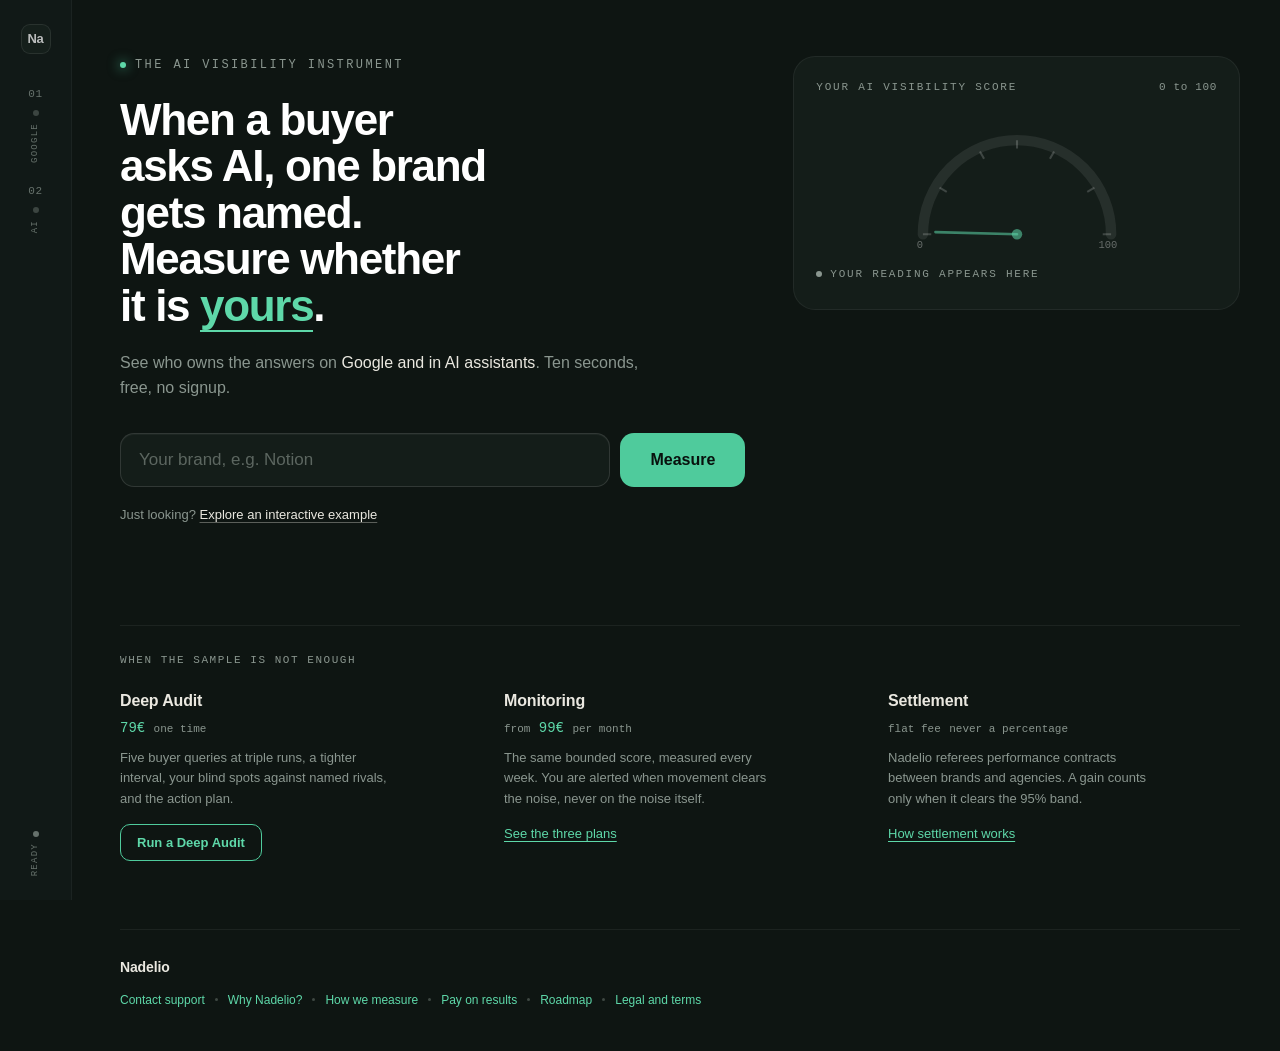
==== commit eb303121: "Rebuild bilingual comparison demo and clarify public audit entry" ====
--- a/web/index.html
+++ b/web/index.html
@@ -745,7 +745,7 @@
             <a class="more-opts" onclick="expandHint()" tabindex="0" onkeydown="if(event.key==='Enter')expandHint()" data-i18n="hint.more">More options</a>
           </div>
 
-          <div class="sample-line" data-i18n-html="hero.sample">Just looking? <a onclick="run(false)" tabindex="0" onkeydown="if(event.key==='Enter')run(false)">See a sample measurement</a></div>
+          <div class="sample-line" data-i18n-html="hero.sample">Just looking? <a href="/demo.html?lang=en">Explore an interactive example</a></div>
         </div>
 
         <!-- ACT 1 right: instrument cartridge (idle heatmap filigree) -->
@@ -850,7 +850,7 @@
     'hero.lede':'Voyez qui possède les réponses sur <span class="strong">Google et dans les assistants IA</span>. Dix secondes, gratuit, sans compte.',
     'hero.placeholder':'Votre marque, par exemple Notion',
     'hero.measure':'Mesurer',
-    'hero.sample':'Juste curieux ? <a onclick="run(false)" tabindex="0" onkeydown="if(event.key===\'Enter\')run(false)">Voir une mesure exemple</a>',
+    'hero.sample':'Juste curieux ? <a href="/demo.html?lang=fr">Explorer un exemple interactif</a>',
     'hint.url':'Site officiel, verrouille la bonne entreprise',
     'hint.hint':"Ou quelques mots : 'label techno français', 'gestion de trésorerie'",
     'hint.market':'Marché',
@@ -2479,5 +2479,6 @@
     drawEmptyState();
   })();
 </script>
+<script defer src="/assets/v2/track.js"></script>
 </body>
 </html>
